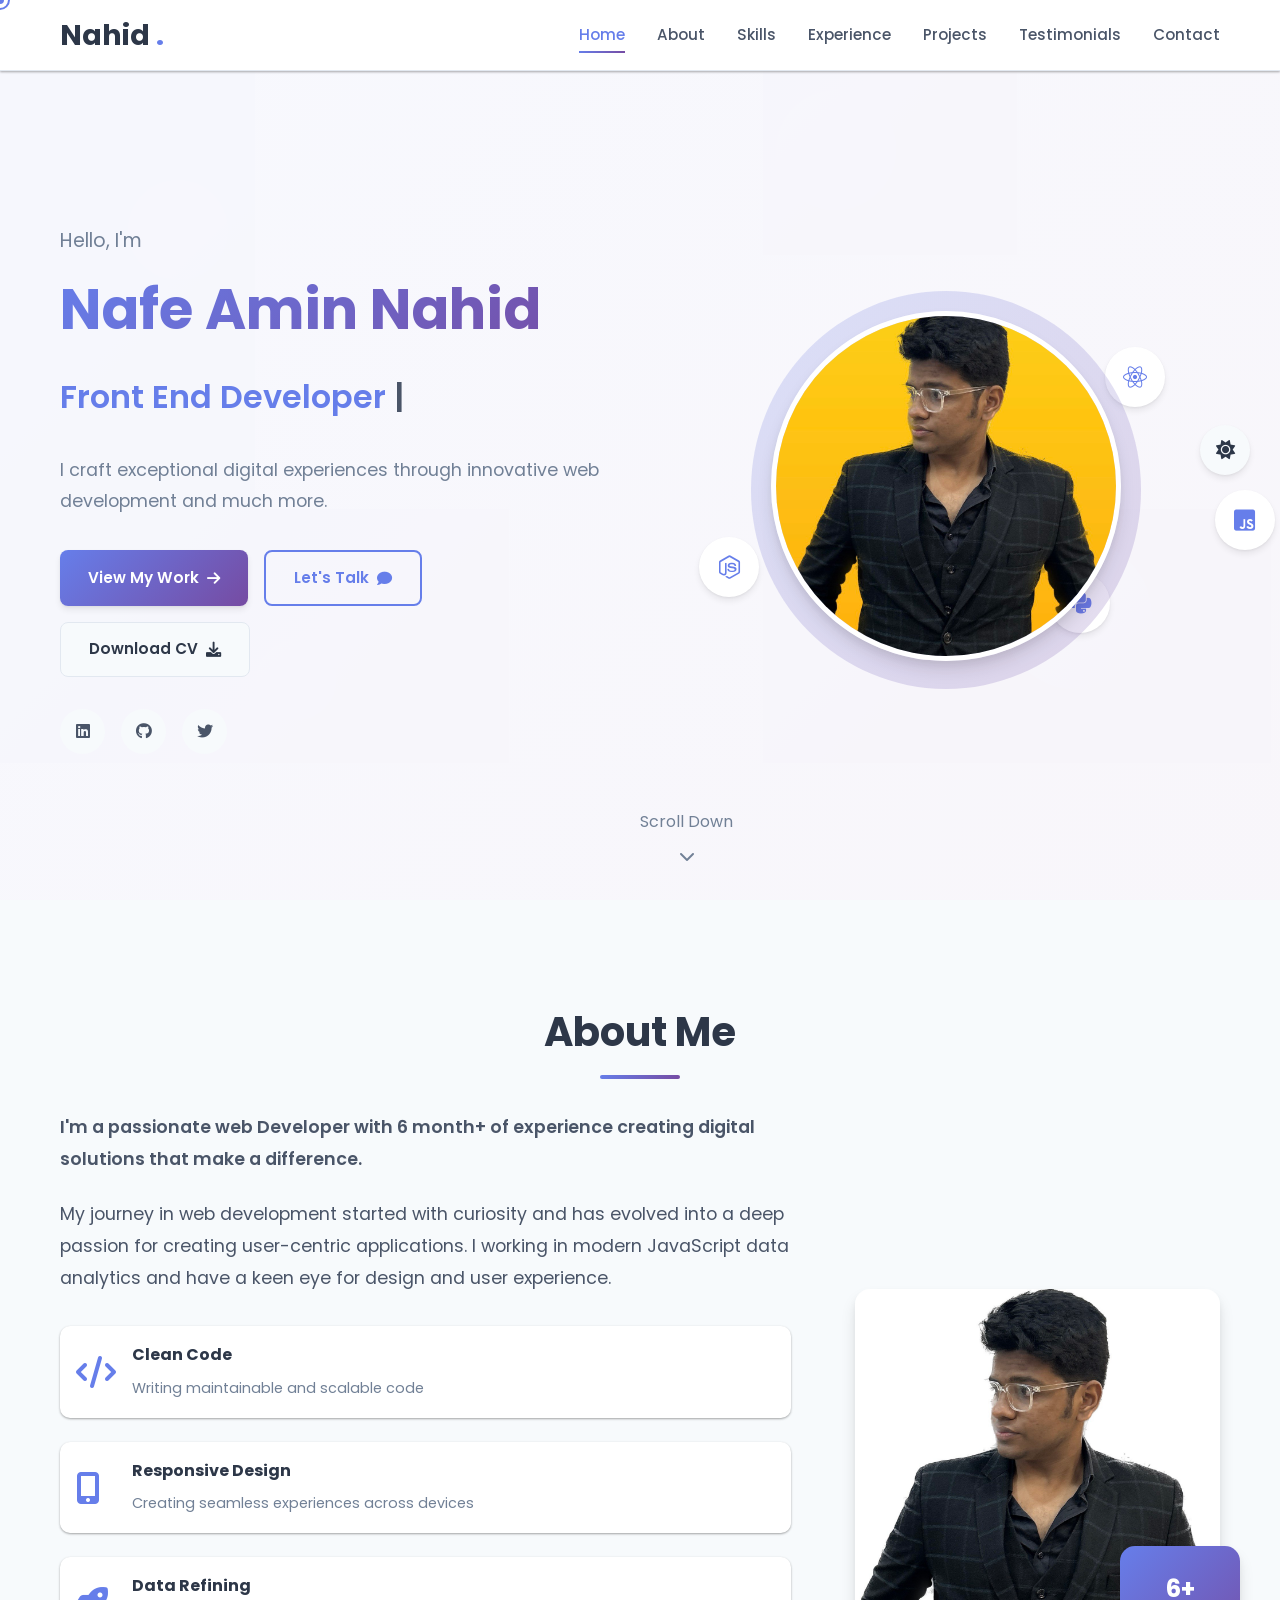
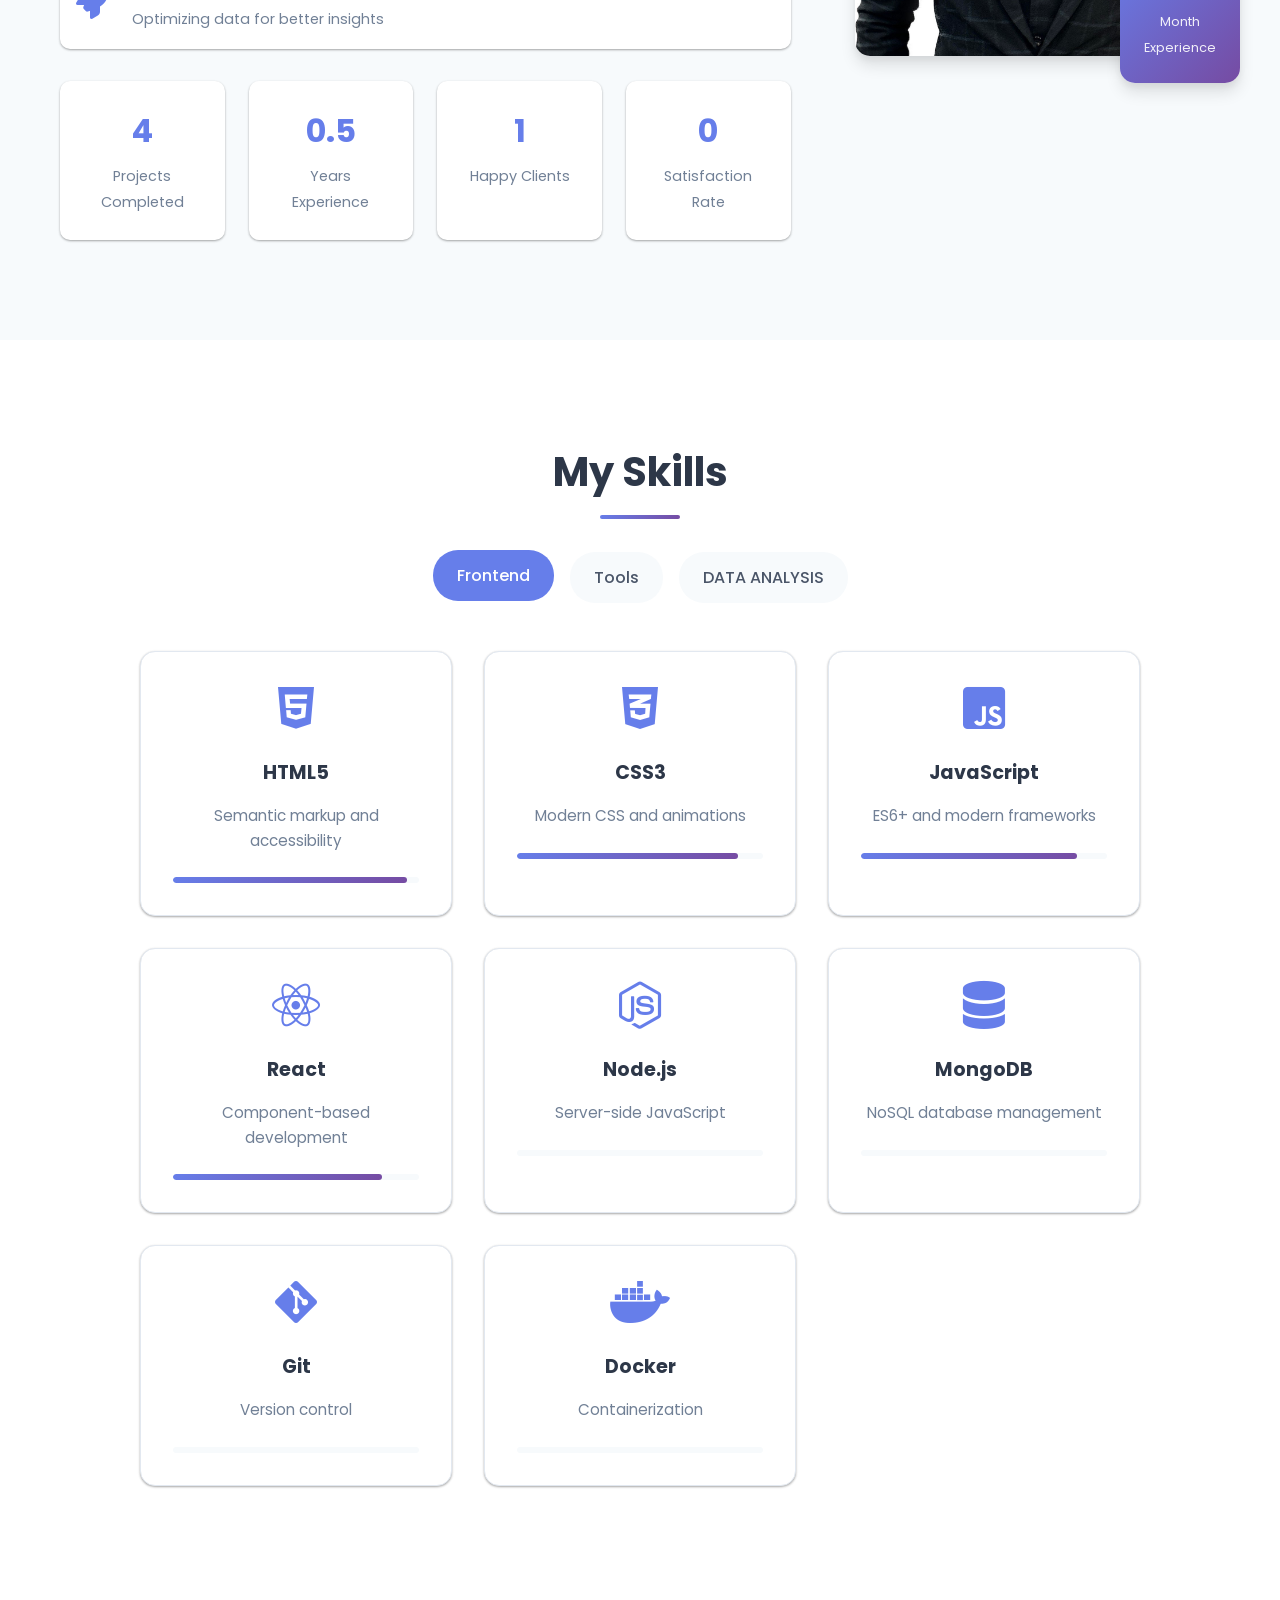
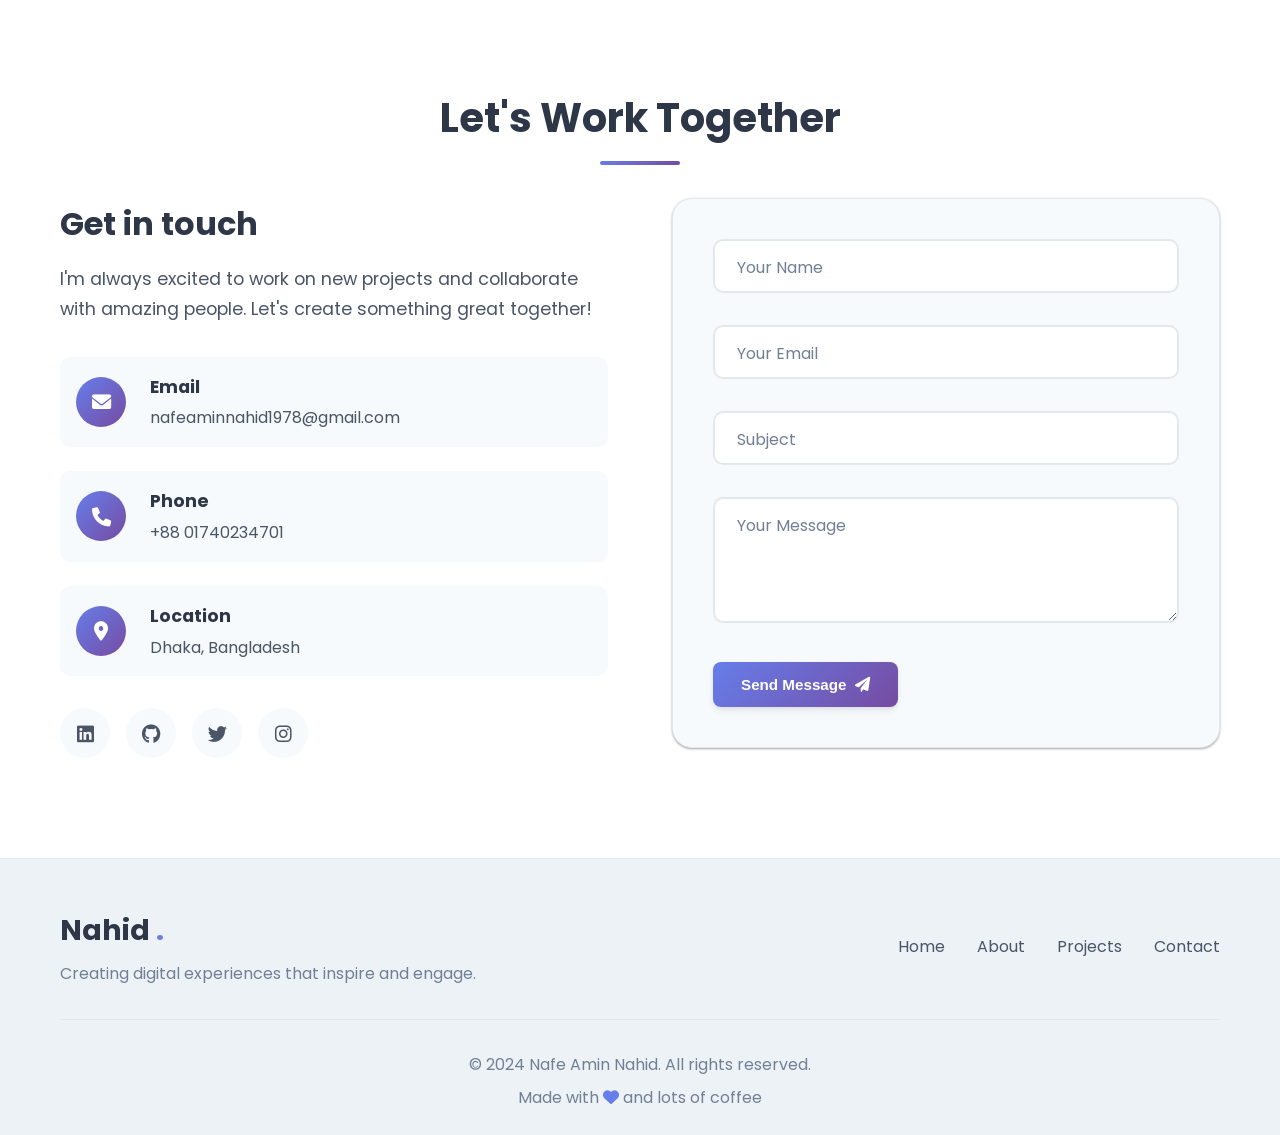
==== index.html @ 348d8965 "1" ====
<!DOCTYPE html>
<html lang="en">
<head>
    <meta charset="UTF-8">
    <meta name="viewport" content="width=device-width, initial-scale=1.0">
    <title>Nafe Amin Nahid - Portfolio</title>
    <link rel="stylesheet" href="styles.css">
    <link href="https://cdnjs.cloudflare.com/ajax/libs/font-awesome/6.0.0/css/all.min.css" rel="stylesheet">
    <link href="https://fonts.googleapis.com/css2?family=Poppins:wght@300;400;500;600;700&display=swap" rel="stylesheet">
    <link rel="icon" href="data:image/svg+xml,<svg xmlns='http://www.w3.org/2000/svg' viewBox='0 0 100 100'><text y='.9em' font-size='90'>👨‍💻</text></svg>">
</head>
<body>
    <!-- Cursor -->
    <div class="cursor"></div>
    <div class="cursor-follower"></div>

    <!-- Scroll Progress Bar -->
    <div class="scroll-progress"></div>

    <!-- Theme Toggle -->
    <button class="theme-toggle" id="themeToggle">
        <i class="fas fa-sun"></i>
        <i class="fas fa-moon"></i>
    </button>

    <!-- Navigation -->
    <nav class="navbar">
        <div class="nav-container">
            <div class="logo">
                <span class="logo-text">Nahid</span>
                <span class="logo-dot">.</span>
            </div>
            <ul class="nav-menu">
                <li><a href="#home" class="nav-link">Home</a></li>
                <li><a href="#about" class="nav-link">About</a></li>
                <li><a href="#skills" class="nav-link">Skills</a></li>
                <li><a href="#experience" class="nav-link">Experience</a></li>
                <li><a href="#projects" class="nav-link">Projects</a></li>
                <li><a href="#testimonials" class="nav-link">Testimonials</a></li>
                <li><a href="#contact" class="nav-link">Contact</a></li>
            </ul>
            <div class="hamburger">
                <span></span>
                <span></span>
                <span></span>
            </div>
        </div>
    </nav>

    <!-- Hero Section -->
    <section id="home" class="hero">
        <div class="hero-bg">
            <div class="floating-shapes">
                <div class="shape shape-1"></div>
                <div class="shape shape-2"></div>
                <div class="shape shape-3"></div>
                <div class="shape shape-4"></div>
            </div>
        </div>
        <div class="hero-content">
            <div class="hero-text">
                <p class="hero-greeting">Hello, I'm</p>
                <h1 class="hero-name">Nafe Amin Nahid</h1>
                <h2 class="hero-title">
                    <span class="typing-text"></span>
                    <span class="cursor-blink">|</span>
                </h2>
                <p class="hero-description">I craft exceptional digital experiences through innovative web development and much more.</p>
                <div class="hero-buttons">
                    <a href="#projects" class="btn btn-primary">
                        <span>View My Work</span>
                        <i class="fas fa-arrow-right"></i>
                    </a>
                    <a href="#contact" class="btn btn-outline">
                        <span>Let's Talk</span>
                        <i class="fas fa-comment"></i>
                    </a>
                    <a href="/resume.pdf" class="btn btn-secondary" download>
                        <span>Download CV</span>
                        <i class="fas fa-download"></i>
                    </a>
                </div>
                <div class="social-preview">
                    <a href="https://www.linkedin.com/in/md-nafe-amin-nahid" class="social-link" data-tooltip="LinkedIn">
                        <i class="fab fa-linkedin"></i>
                    </a>
                    <a href="https://github.com/nahid4942" class="social-link" data-tooltip="GitHub">
                        <i class="fab fa-github"></i>
                    </a>
                    <a href="#" class="social-link" data-tooltip="Twitter">
                        <i class="fab fa-twitter"></i>
                    </a>
                </div>
            </div>
            <div class="hero-image">
                <div class="image-container">
                    <img src="profile4.jpg" alt="Nafe Amin Nahid">
                    <div class="image-border"></div>
                </div>
                <div class="floating-icons">
                    <div class="floating-icon"><i class="fab fa-react"></i></div>
                    <div class="floating-icon"><i class="fab fa-node-js"></i></div>
                    <div class="floating-icon"><i class="fab fa-js-square"></i></div>
                    <div class="floating-icon"><i class="fab fa-python"></i></div>
                </div>
            </div>
        </div>
        <div class="scroll-indicator">
            <span>Scroll Down</span>
            <div class="scroll-arrow">
                <i class="fas fa-chevron-down"></i>
            </div>
        </div>
    </section>

    <!-- About Section -->
    <section id="about" class="about">
        <div class="container">
            <h2 class="section-title" data-aos="fade-up">About Me</h2>
            <div class="about-content">
                <div class="about-text" data-aos="fade-right">
                    <p class="about-intro">I'm a passionate web Developer with 6 month+ of experience creating digital solutions that make a difference.</p>
                    <p>My journey in web development started with curiosity and has evolved into a deep passion for creating user-centric applications. I working in modern JavaScript data analytics and have a keen eye for design and user experience.</p>
                    <div class="about-highlights">
                        <div class="highlight-item">
                            <i class="fas fa-code"></i>
                            <div>
                                <h4>Clean Code</h4>
                                <p>Writing maintainable and scalable code</p>
                            </div>
                        </div>
                        <div class="highlight-item">
                            <i class="fas fa-mobile-alt"></i>
                            <div>
                                <h4>Responsive Design</h4>
                                <p>Creating seamless experiences across devices</p>
                            </div>
                        </div>
                        <div class="highlight-item">
                            <i class="fas fa-rocket"></i>
                            <div>
                                <h4>Data Refining</h4>
                                <p>Optimizing data for better insights</p>
                            </div>
                        </div>
                    </div>
                    <div class="about-stats">
                        <div class="stat">
                            <h3 class="counter" data-target="50">4</h3>
                            <p>Projects Completed</p>
                        </div>
                        <div class="stat">
                            <h3 class="counter" data-target="3">0.5</h3>
                            <p>Years Experience</p>
                        </div>
                        <div class="stat">
                            <h3 class="counter" data-target="25">1</h3>
                            <p>Happy Clients</p>
                        </div>
                        <div class="stat">
                            <h3 class="counter" data-target="95">0</h3>
                            <p>Satisfaction Rate</p>
                        </div>
                    </div>
                </div>
                <div class="about-image" data-aos="fade-left">
                    <div class="image-wrapper">
                        <img src="profile3.jpg" alt="About Image">
                        <div class="experience-badge">
                            <span class="badge-number">6+</span>
                            <span class="badge-text">Month<br>Experience</span>
                        </div>
                    </div>
                </div>
            </div>
        </div>
    </section>

    <!-- Skills Section -->
    <section id="skills" class="skills">
        <div class="container">
            <h2 class="section-title" data-aos="fade-up">My Skills</h2>
            <div class="skills-content">
                <div class="skills-categories">
                    <div class="category active" data-category="frontend">Frontend</div>
                   
                    <div class="category" data-category="tools">Tools</div>
                    <div class="category" data-category="other">DATA ANALYSIS</div>
                </div>
                <div class="skills-grid">
                    <!-- Frontend Skills -->
                    <div class="skill-card frontend" data-aos="fade-up" data-aos-delay="100">
                        <div class="skill-icon">
                            <i class="fab fa-html5"></i>
                        </div>
                        <h3>HTML5</h3>
                        <p>Semantic markup and accessibility</p>
                        <div class="skill-progress">
                            <div class="progress-bar" data-progress="95"></div>
                        </div>
                    </div>
                    <div class="skill-card frontend" data-aos="fade-up" data-aos-delay="200">
                        <div class="skill-icon">
                            <i class="fab fa-css3-alt"></i>
                        </div>
                        <h3>CSS3</h3>
                        <p>Modern CSS and animations</p>
                        <div class="skill-progress">
                            <div class="progress-bar" data-progress="90"></div>
                        </div>
                    </div>
                    <div class="skill-card frontend" data-aos="fade-up" data-aos-delay="300">
                        <div class="skill-icon">
                            <i class="fab fa-js-square"></i>
                        </div>
                        <h3>JavaScript</h3>
                        <p>ES6+ and modern frameworks</p>
                        <div class="skill-progress">
                            <div class="progress-bar" data-progress="88"></div>
                        </div>
                    </div>
                    <div class="skill-card frontend" data-aos="fade-up" data-aos-delay="400">
                        <div class="skill-icon">
                            <i class="fab fa-react"></i>
                        </div>
                        <h3>React</h3>
                        <p>Component-based development</p>
                        <div class="skill-progress">
                            <div class="progress-bar" data-progress="85"></div>
                        </div>
                    </div>
                    <!-- Backend Skills -->
                    <div class="skill-card backend" data-aos="fade-up" data-aos-delay="100">
                        <div class="skill-icon">
                            <i class="fab fa-node-js"></i>
                        </div>
                        <h3>Node.js</h3>
                        <p>Server-side JavaScript</p>
                        <div class="skill-progress">
                            <div class="progress-bar" data-progress="80"></div>
                        </div>
                    </div>
                    <div class="skill-card backend" data-aos="fade-up" data-aos-delay="200">
                        <div class="skill-icon">
                            <i class="fas fa-database"></i>
                        </div>
                        <h3>MongoDB</h3>
                        <p>NoSQL database management</p>
                        <div class="skill-progress">
                            <div class="progress-bar" data-progress="75"></div>
                        </div>
                    </div>
                    <!-- Tools -->
                    <div class="skill-card tools" data-aos="fade-up" data-aos-delay="100">
                        <div class="skill-icon">
                            <i class="fab fa-git-alt"></i>
                        </div>
                        <h3>Git</h3>
                        <p>Version control</p>
                        <div class="skill-progress">
                            <div class="progress-bar" data-progress="85"></div>
                        </div>
                    </div>
                    <div class="skill-card tools" data-aos="fade-up" data-aos-delay="200">
                        <div class="skill-icon">
                            <i class="fab fa-docker"></i>
                        </div>
                        <h3>Docker</h3>
                        <p>Containerization</p>
                        <div class="skill-progress">
                            <div class="progress-bar" data-progress="70"></div>
                        </div>
                    </div>
                </div>
            </div>
        </div>
    </section>

    <!-- Experience Section 
    <section id="experience" class="experience">
        <div class="container">
            <h2 class="section-title" data-aos="fade-up">Experience</h2>
            <div class="timeline">
                <div class="timeline-item" data-aos="fade-right">
                    <div class="timeline-marker"></div>
                    <div class="timeline-content">
                        <h3> Frontend Developer</h3>
                        <h4>Tech Solutions Inc.</h4>
                        <span class="timeline-date">2022 - Present</span>
                        <p>Led frontend development for multiple projects, improved performance by 40%, and mentored junior developers.</p>
                        <ul>
                            <li>Developed responsive web applications using React and TypeScript</li>
                            <li>Implemented modern UI/UX designs with high attention to detail</li>
                            <li>Collaborated with cross-functional teams to deliver projects on time</li>
                        </ul>
                    </div>
                </div>
                <div class="timeline-item" data-aos="fade-left">
                    <div class="timeline-marker"></div>
                    <div class="timeline-content">
                        <h3>Full Stack Developer</h3>
                        <h4>Digital Agency Co.</h4>
                        <span class="timeline-date">2021 - 2022</span>
                        <p>Developed full-stack web applications and contributed to system architecture decisions.</p>
                        <ul>
                            <li>Built RESTful APIs using Node.js and Express</li>
                            <li>Implemented database design and optimization</li>
                            <li>Maintained and improved existing codebases</li>
                        </ul>
                    </div>
                </div>
                <div class="timeline-item" data-aos="fade-right">
                    <div class="timeline-marker"></div>
                    <div class="timeline-content">
                        <h3>Junior Web Developer</h3>
                        <h4>StartUp Ventures</h4>
                        <span class="timeline-date">2020 - 2021</span>
                        <p>Started my professional journey developing websites and learning industry best practices.</p>
                        <ul>
                            <li>Created responsive websites using HTML, CSS, and JavaScript</li>
                            <li>Learned version control and collaborative development</li>
                            <li>Participated in code reviews and team meetings</li>
                        </ul>
                    </div>
                </div>
            </div>
        </div>
    </section>  -->

    <!-- Projects Section (Enhanced) 
    <section id="projects" class="projects">
        <div class="container">
            <h2 class="section-title" data-aos="fade-up">Featured Projects</h2>
            <div class="project-filters">
                <button class="filter-btn active" data-filter="all">All</button>
                <button class="filter-btn" data-filter="web">Web Apps</button>
                <button class="filter-btn" data-filter="mobile">Mobile</button>
                <button class="filter-btn" data-filter="design">Design</button>
            </div>
            <div class="projects-grid">
                <div class="project-card web" data-aos="fade-up" data-aos-delay="100">
                    <div class="project-image">
                        <img src="https://via.placeholder.com/400x250" alt="E-Commerce Platform">
                        <div class="project-overlay">
                            <div class="project-links">
                                <a href="#" class="project-link" data-tooltip="Live Demo">
                                    <i class="fas fa-external-link-alt"></i>
                                </a>
                                <a href="#" class="project-link" data-tooltip="GitHub">
                                    <i class="fab fa-github"></i>
                                </a>
                                <a href="#" class="project-link" data-tooltip="Details">
                                    <i class="fas fa-info-circle"></i>
                                </a>
                            </div>
                        </div>
                    </div>
                    <div class="project-content">
                        <div class="project-category">Web Application</div>
                        <h3>E-Commerce Platform</h3>
                        <p>A full-featured e-commerce solution with payment integration, admin dashboard, and real-time inventory management.</p>
                        <div class="project-tech">
                            <span class="tech-tag">React</span>
                            <span class="tech-tag">Node.js</span>
                            <span class="tech-tag">MongoDB</span>
                            <span class="tech-tag">Stripe</span>
                        </div>
                    </div>
                </div>
                <div class="project-card mobile" data-aos="fade-up" data-aos-delay="200">
                    <div class="project-image">
                        <img src="https://via.placeholder.com/400x250" alt="Task Management">
                        <div class="project-overlay">
                            <div class="project-links">
                                <a href="#" class="project-link" data-tooltip="Live Demo">
                                    <i class="fas fa-external-link-alt"></i>
                                </a>
                                <a href="#" class="project-link" data-tooltip="GitHub">
                                    <i class="fab fa-github"></i>
                                </a>
                            </div>
                        </div>
                    </div>
                    <div class="project-content">
                        <div class="project-category">Mobile App</div>
                        <h3>Task Management App</h3>
                        <p>A productivity app with real-time collaboration, task assignment, and progress tracking features.</p>
                        <div class="project-tech">
                            <span class="tech-tag">React Native</span>
                            <span class="tech-tag">Firebase</span>
                            <span class="tech-tag">Redux</span>
                        </div>
                    </div>
                </div>
                <div class="project-card design" data-aos="fade-up" data-aos-delay="300">
                    <div class="project-image">
                        <img src="https://via.placeholder.com/400x250" alt="Weather Dashboard">
                        <div class="project-overlay">
                            <div class="project-links">
                                <a href="#" class="project-link" data-tooltip="Live Demo">
                                    <i class="fas fa-external-link-alt"></i>
                                </a>
                                <a href="#" class="project-link" data-tooltip="GitHub">
                                    <i class="fab fa-github"></i>
                                </a>
                            </div>
                        </div>
                    </div>
                    <div class="project-content">
                        <div class="project-category">Web Design</div>
                        <h3>Weather Dashboard</h3>
                        <p>A beautiful weather application with interactive maps, forecasts, and location-based services.</p>
                        <div class="project-tech">
                            <span class="tech-tag">Vue.js</span>
                            <span class="tech-tag">Chart.js</span>
                            <span class="tech-tag">API</span>
                        </div>
                    </div>
                </div>
            </div>
        </div>
    </section>  -->

    <!-- Testimonials Section 
    <section id="testimonials" class="testimonials">
        <div class="container">
            <h2 class="section-title" data-aos="fade-up">What Clients Say</h2>
            <div class="testimonials-slider">
                <div class="testimonial-card active" data-aos="fade-up">
                    <div class="testimonial-content">
                        <div class="quote-icon">
                            <i class="fas fa-quote-left"></i>
                        </div>
                        <p>"John delivered exceptional work on our e-commerce platform. His attention to detail and technical expertise exceeded our expectations."</p>
                        <div class="client-info">
                            <img src="https://via.placeholder.com/60x60" alt="Client">
                            <div>
                                <h4>Sarah Johnson</h4>
                                <span>CEO, TechStart Inc.</span>
                            </div>
                        </div>
                    </div>
                </div>
                <div class="testimonial-card">
                    <div class="testimonial-content">
                        <div class="quote-icon">
                            <i class="fas fa-quote-left"></i>
                        </div>
                        <p>"Working with John was a pleasure. He's professional, communicative, and delivers high-quality code on time."</p>
                        <div class="client-info">
                            <img src="https://via.placeholder.com/60x60" alt="Client">
                            <div>
                                <h4>Michael Chen</h4>
                                <span>CTO, Digital Solutions</span>
                            </div>
                        </div>
                    </div>
                </div>
            </div>
            <div class="testimonial-dots">
                <span class="dot active"></span>
                <span class="dot"></span>
            </div>
        </div>
    </section> -->

    <!-- Contact Section (Enhanced) -->
    <section id="contact" class="contact">
        <div class="container">
            <h2 class="section-title" data-aos="fade-up">Let's Work Together</h2>
            <div class="contact-content">
                <div class="contact-info" data-aos="fade-right">
                    <h3>Get in touch</h3>
                    <p>I'm always excited to work on new projects and collaborate with amazing people. Let's create something great together!</p>
                    <div class="contact-details">
                        <div class="contact-item">
                            <div class="contact-icon">
                                <i class="fas fa-envelope"></i>
                            </div>
                            <div class="contact-text">
                                <h4>Email</h4>
                                <span>nafeaminnahid1978@gmail.com</span>
                            </div>
                        </div>
                        <div class="contact-item">
                            <div class="contact-icon">
                                <i class="fas fa-phone"></i>
                            </div>
                            <div class="contact-text">
                                <h4>Phone</h4>
                                <span>+88 01740234701</span>
                            </div>
                        </div>
                        <div class="contact-item">
                            <div class="contact-icon">
                                <i class="fas fa-map-marker-alt"></i>
                            </div>
                            <div class="contact-text">
                                <h4>Location</h4>
                                <span>Dhaka, Bangladesh</span>
                            </div>
                        </div>
                    </div>
                    <div class="social-links">
                        <a href="#" data-tooltip="LinkedIn"><i class="fab fa-linkedin"></i></a>
                        <a href="#" data-tooltip="GitHub"><i class="fab fa-github"></i></a>
                        <a href="#" data-tooltip="Twitter"><i class="fab fa-twitter"></i></a>
                        <a href="#" data-tooltip="Instagram"><i class="fab fa-instagram"></i></a>
                    </div>
                </div>
                <form class="contact-form" data-aos="fade-left">
                    <div class="form-group">
                        <input type="text" id="name" required>
                        <label for="name">Your Name</label>
                    </div>
                    <div class="form-group">
                        <input type="email" id="email" required>
                        <label for="email">Your Email</label>
                    </div>
                    <div class="form-group">
                        <input type="text" id="subject" required>
                        <label for="subject">Subject</label>
                    </div>
                    <div class="form-group">
                        <textarea id="message" rows="5" required></textarea>
                        <label for="message">Your Message</label>
                    </div>
                    <button type="submit" class="btn btn-primary">
                        <span>Send Message</span>
                        <i class="fas fa-paper-plane"></i>
                    </button>
                </form>
            </div>
        </div>
    </section>

    <!-- Footer -->
    <footer class="footer">
        <div class="container">
            <div class="footer-content">
                <div class="footer-left">
                    <div class="logo">
                        <span class="logo-text">Nahid</span>
                        <span class="logo-dot">.</span>
                    </div>
                    <p>Creating digital experiences that inspire and engage.</p>
                </div>
                <div class="footer-right">
                    <div class="footer-links">
                        <a href="#home">Home</a>
                        <a href="#about">About</a>
                        <a href="#projects">Projects</a>
                        <a href="#contact">Contact</a>
                    </div>
                </div>
            </div>
            <div class="footer-bottom">
                <p>&copy; 2024 Nafe Amin Nahid. All rights reserved.</p>
                <p>Made with <i class="fas fa-heart"></i> and lots of coffee</p>
            </div>
        </div>
    </footer>

    <!-- Back to Top Button -->
    <button class="back-to-top" id="backToTop">
        <i class="fas fa-chevron-up"></i>
    </button>

    <script src="script.js"></script>
</body>
</html>
---- styles.css ----
/* CSS Variables for theming */
:root {
    --primary-color: #667eea;
    --secondary-color: #764ba2;
    --accent-color: #f093fb;
    --text-primary: #2d3748;
    --text-secondary: #4a5568;
    --text-light: #718096;
    --bg-primary: #ffffff;
    --bg-secondary: #f7fafc;
    --bg-tertiary: #edf2f7;
    --border-color: #e2e8f0;
    --shadow-light: 0 1px 3px rgba(0,0,0,0.12), 0 1px 2px rgba(0,0,0,0.24);
    --shadow-medium: 0 4px 6px rgba(0,0,0,0.07), 0 1px 3px rgba(0,0,0,0.06);
    --shadow-heavy: 0 10px 15px rgba(0,0,0,0.1), 0 4px 6px rgba(0,0,0,0.05);
    --gradient-primary: linear-gradient(135deg, var(--primary-color) 0%, var(--secondary-color) 100%);
    --gradient-accent: linear-gradient(135deg, var(--accent-color) 0%, var(--primary-color) 100%);
}

/* Dark theme variables */
[data-theme="dark"] {
    --text-primary: #f7fafc;
    --text-secondary: #e2e8f0;
    --text-light: #a0aec0;
    --bg-primary: #1a202c;
    --bg-secondary: #2d3748;
    --bg-tertiary: #4a5568;
    --border-color: #4a5568;
}

/* Reset and base styles */
* {
    margin: 0;
    padding: 0;
    box-sizing: border-box;
}

html {
    scroll-behavior: smooth;
}

body {
    font-family: 'Poppins', sans-serif;
    line-height: 1.6;
    color: var(--text-primary);
    background: var(--bg-primary);
    overflow-x: hidden;
    transition: all 0.3s ease;
}

.container {
    max-width: 1200px;
    margin: 0 auto;
    padding: 0 20px;
}

/* Custom Cursor */
.cursor {
    width: 20px;
    height: 20px;
    border: 2px solid var(--primary-color);
    border-radius: 50%;
    position: fixed;
    pointer-events: none;
    z-index: 9999;
    transition: all 0.1s ease;
    transform: translate(-50%, -50%);
}

.cursor-follower {
    width: 8px;
    height: 8px;
    background: var(--primary-color);
    border-radius: 50%;
    position: fixed;
    pointer-events: none;
    z-index: 9999;
    transition: all 0.1s ease;
    transform: translate(-50%, -50%);
}

/* Scroll Progress Bar */
.scroll-progress {
    position: fixed;
    top: 0;
    left: 0;
    width: 0;
    height: 4px;
    background: var(--gradient-primary);
    z-index: 9999;
    transition: width 0.3s ease;
}

/* Theme Toggle */
.theme-toggle {
    position: fixed;
    top: 50%;
    right: 30px;
    transform: translateY(-50%);
    width: 50px;
    height: 50px;
    border: none;
    border-radius: 50%;
    background: var(--bg-secondary);
    box-shadow: var(--shadow-medium);
    cursor: pointer;
    z-index: 1000;
    display: flex;
    align-items: center;
    justify-content: center;
    transition: all 0.3s ease;
}

.theme-toggle:hover {
    transform: translateY(-50%) scale(1.1);
    box-shadow: var(--shadow-heavy);
}

.theme-toggle i {
    font-size: 1.2rem;
    color: var(--text-primary);
    transition: all 0.3s ease;
}

.theme-toggle .fa-moon {
    display: none;
}

[data-theme="dark"] .theme-toggle .fa-sun {
    display: none;
}

[data-theme="dark"] .theme-toggle .fa-moon {
    display: block;
}

/* Navigation */
.navbar {
    background: rgba(255, 255, 255, 0.95);
    backdrop-filter: blur(20px);
    box-shadow: var(--shadow-light);
    position: fixed;
    top: 0;
    width: 100%;
    z-index: 1000;
    transition: all 0.3s ease;
    border-bottom: 1px solid var(--border-color);
}

[data-theme="dark"] .navbar {
    background: rgba(26, 32, 44, 0.95);
}

.nav-container {
    max-width: 1200px;
    margin: 0 auto;
    padding: 0 20px;
    display: flex;
    justify-content: space-between;
    align-items: center;
    height: 70px;
}

.logo {
    font-size: 1.8rem;
    font-weight: 700;
    color: var(--text-primary);
    cursor: pointer;
    transition: all 0.3s ease;
}

.logo-text {
    color: var(--text-primary);
}

.logo-dot {
    color: var(--primary-color);
}

.logo:hover {
    transform: scale(1.05);
}

.nav-menu {
    display: flex;
    list-style: none;
    gap: 2rem;
    align-items: center;
}

.nav-link {
    text-decoration: none;
    color: var(--text-secondary);
    font-weight: 500;
    font-size: 0.95rem;
    position: relative;
    transition: all 0.3s ease;
    padding: 0.5rem 0;
}

.nav-link::after {
    content: '';
    position: absolute;
    bottom: 0;
    left: 0;
    width: 0;
    height: 2px;
    background: var(--gradient-primary);
    transition: width 0.3s ease;
}

.nav-link:hover,
.nav-link.active {
    color: var(--primary-color);
}

.nav-link:hover::after,
.nav-link.active::after {
    width: 100%;
}

.hamburger {
    display: none;
    flex-direction: column;
    cursor: pointer;
    gap: 4px;
}

.hamburger span {
    width: 25px;
    height: 3px;
    background: var(--text-primary);
    border-radius: 2px;
    transition: all 0.3s ease;
}

.hamburger.active span:nth-child(1) {
    transform: rotate(45deg) translate(5px, 5px);
}

.hamburger.active span:nth-child(2) {
    opacity: 0;
}

.hamburger.active span:nth-child(3) {
    transform: rotate(-45deg) translate(7px, -6px);
}

/* Hero Section */
.hero {
    min-height: 100vh;
    display: flex;
    align-items: center;
    position: relative;
    overflow: hidden;
    padding: 80px 0 0;
}

.hero-bg {
    position: absolute;
    top: 0;
    left: 0;
    width: 100%;
    height: 100%;
    background: var(--gradient-primary);
    opacity: 0.05;
    z-index: -2;
}

.floating-shapes {
    position: absolute;
    top: 0;
    left: 0;
    width: 100%;
    height: 100%;
    z-index: -1;
}

.shape {
    position: absolute;
    border-radius: 50%;
    background: var(--gradient-accent);
    opacity: 0.1;
    animation: float 6s ease-in-out infinite;
}

.shape-1 {
    width: 100px;
    height: 100px;
    top: 20%;
    left: 10%;
    animation-delay: 0s;
}

.shape-2 {
    width: 150px;
    height: 150px;
    top: 60%;
    right: 10%;
    animation-delay: 2s;
}

.shape-3 {
    width: 80px;
    height: 80px;
    bottom: 20%;
    left: 20%;
    animation-delay: 4s;
}

.shape-4 {
    width: 120px;
    height: 120px;
    top: 10%;
    right: 30%;
    animation-delay: 1s;
}

@keyframes float {
    0%, 100% { transform: translateY(0px) rotate(0deg); }
    50% { transform: translateY(-20px) rotate(180deg); }
}

.hero-content {
    display: grid;
    grid-template-columns: 1fr 1fr;
    gap: 4rem;
    align-items: center;
    width: 100%;
    max-width: 1200px;
    margin: 0 auto;
    padding: 0 20px;
}

.hero-text {
    animation: slideInLeft 1s ease;
}

.hero-greeting {
    font-size: 1.2rem;
    color: var(--text-light);
    margin-bottom: 0.5rem;
    opacity: 0;
    animation: fadeInUp 1s ease 0.5s forwards;
}

.hero-name {
    font-size: 3.5rem;
    font-weight: 700;
    margin-bottom: 1rem;
    background: var(--gradient-primary);
    -webkit-background-clip: text;
    -webkit-text-fill-color: transparent;
    background-clip: text;
    opacity: 0;
    animation: fadeInUp 1s ease 0.7s forwards;
}

.hero-title {
    font-size: 2rem;
    font-weight: 600;
    margin-bottom: 1.5rem;
    color: var(--text-secondary);
    min-height: 60px;
    opacity: 0;
    animation: fadeInUp 1s ease 0.9s forwards;
}

.typing-text {
    color: var(--primary-color);
}

.cursor-blink {
    animation: blink 1s infinite;
}

@keyframes blink {
    0%, 50% { opacity: 1; }
    51%, 100% { opacity: 0; }
}

.hero-description {
    font-size: 1.1rem;
    color: var(--text-light);
    margin-bottom: 2rem;
    line-height: 1.8;
    opacity: 0;
    animation: fadeInUp 1s ease 1.1s forwards;
}

.hero-buttons {
    display: flex;
    gap: 1rem;
    margin-bottom: 2rem;
    flex-wrap: wrap;
    opacity: 0;
    animation: fadeInUp 1s ease 1.3s forwards;
}

.btn {
    padding: 14px 28px;
    text-decoration: none;
    border-radius: 8px;
    font-weight: 600;
    font-size: 0.95rem;
    transition: all 0.3s ease;
    display: inline-flex;
    align-items: center;
    gap: 0.5rem;
    border: none;
    cursor: pointer;
    position: relative;
    overflow: hidden;
}

.btn::before {
    content: '';
    position: absolute;
    top: 0;
    left: -100%;
    width: 100%;
    height: 100%;
    background: linear-gradient(90deg, transparent, rgba(255,255,255,0.2), transparent);
    transition: left 0.5s ease;
}

.btn:hover::before {
    left: 100%;
}

.btn-primary {
    background: var(--gradient-primary);
    color: white;
    box-shadow: var(--shadow-medium);
}

.btn-primary:hover {
    transform: translateY(-2px);
    box-shadow: var(--shadow-heavy);
}

.btn-outline {
    border: 2px solid var(--primary-color);
    color: var(--primary-color);
    background: transparent;
}

.btn-outline:hover {
    background: var(--primary-color);
    color: white;
    transform: translateY(-2px);
}

.btn-secondary {
    background: var(--bg-secondary);
    color: var(--text-primary);
    border: 1px solid var(--border-color);
}

.btn-secondary:hover {
    background: var(--bg-tertiary);
    transform: translateY(-2px);
}

.social-preview {
    display: flex;
    gap: 1rem;
    opacity: 0;
    animation: fadeInUp 1s ease 1.5s forwards;
}

.social-link {
    width: 45px;
    height: 45px;
    border-radius: 50%;
    display: flex;
    align-items: center;
    justify-content: center;
    background: var(--bg-secondary);
    color: var(--text-secondary);
    text-decoration: none;
    transition: all 0.3s ease;
    position: relative;
}

.social-link:hover {
    background: var(--primary-color);
    color: white;
    transform: translateY(-3px);
}

.social-link::after {
    content: attr(data-tooltip);
    position: absolute;
    bottom: -35px;
    left: 50%;
    transform: translateX(-50%);
    background: var(--text-primary);
    color: var(--bg-primary);
    padding: 4px 8px;
    border-radius: 4px;
    font-size: 0.8rem;
    opacity: 0;
    pointer-events: none;
    transition: opacity 0.3s ease;
    white-space: nowrap;
}

.social-link:hover::after {
    opacity: 1;
}

.hero-image {
    position: relative;
    display: flex;
    justify-content: center;
    animation: slideInRight 1s ease;
}

.image-container {
    position: relative;
    z-index: 2;
}

.image-container img {
    width: 350px;
    height: 350px;
    border-radius: 50%;
    object-fit: cover;
    border: 5px solid var(--bg-primary);
    box-shadow: var(--shadow-heavy);
    transition: all 0.3s ease;
}

.image-container:hover img {
    transform: scale(1.05);
}

.image-border {
    position: absolute;
    top: -20px;
    left: -20px;
    right: -20px;
    bottom: -20px;
    border-radius: 50%;
    background: var(--gradient-primary);
    opacity: 0.2;
    z-index: -1;
    animation: rotate 10s linear infinite;
}

@keyframes rotate {
    from { transform: rotate(0deg); }
    to { transform: rotate(360deg); }
}

.floating-icons {
    position: absolute;
    top: 0;
    left: 0;
    right: 0;
    bottom: 0;
    z-index: 1;
}

.floating-icon {
    position: absolute;
    width: 60px;
    height: 60px;
    background: var(--bg-primary);
    border-radius: 50%;
    display: flex;
    align-items: center;
    justify-content: center;
    box-shadow: var(--shadow-medium);
    color: var(--primary-color);
    font-size: 1.5rem;
    animation: floatIcon 3s ease-in-out infinite;
}

.floating-icon:nth-child(1) {
    top: 10%;
    right: 10%;
    animation-delay: 0s;
}

.floating-icon:nth-child(2) {
    bottom: 20%;
    left: 5%;
    animation-delay: 1s;
}

.floating-icon:nth-child(3) {
    top: 50%;
    right: -10%;
    animation-delay: 2s;
}

.floating-icon:nth-child(4) {
    bottom: 10%;
    right: 20%;
    animation-delay: 0.5s;
}

@keyframes floatIcon {
    0%, 100% { transform: translateY(0px); }
    50% { transform: translateY(-10px); }
}

.scroll-indicator {
    position: absolute;
    bottom: 30px;
    left: 50%;
    transform: translateX(-50%);
    text-align: center;
    color: var(--text-light);
    animation: fadeInUp 1s ease 2s forwards;
    opacity: 0;
}

.scroll-arrow {
    margin-top: 10px;
    animation: bounce 2s infinite;
}

@keyframes bounce {
    0%, 20%, 50%, 80%, 100% { transform: translateY(0); }
    40% { transform: translateY(-10px); }
    60% { transform: translateY(-5px); }
}

/* Section Titles */
.section-title {
    text-align: center;
    font-size: 2.5rem;
    font-weight: 700;
    margin-bottom: 3rem;
    position: relative;
    color: var(--text-primary);
}

.section-title::after {
    content: '';
    width: 80px;
    height: 4px;
    background: var(--gradient-primary);
    position: absolute;
    bottom: -15px;
    left: 50%;
    transform: translateX(-50%);
    border-radius: 2px;
}

/* About Section */
.about {
    padding: 100px 0;
    background: var(--bg-secondary);
}

.about-content {
    display: grid;
    grid-template-columns: 2fr 1fr;
    gap: 4rem;
    align-items: center;
}

.about-intro {
    font-size: 1.3rem;
    font-weight: 600;
    color: var(--primary-color);
    margin-bottom: 1.5rem;
}

.about-text p {
    margin-bottom: 1.5rem;
    font-size: 1.1rem;
    line-height: 1.8;
    color: var(--text-secondary);
}

.about-highlights {
    margin: 2rem 0;
    display: flex;
    flex-direction: column;
    gap: 1.5rem;
}

.highlight-item {
    display: flex;
    align-items: center;
    gap: 1rem;
    padding: 1rem;
    background: var(--bg-primary);
    border-radius: 10px;
    box-shadow: var(--shadow-light);
    transition: all 0.3s ease;
}

.highlight-item:hover {
    transform: translateX(10px);
    box-shadow: var(--shadow-medium);
}

.highlight-item i {
    font-size: 2rem;
    color: var(--primary-color);
    min-width: 40px;
}

.highlight-item h4 {
    margin-bottom: 0.5rem;
    color: var(--text-primary);
}

.highlight-item p {
    margin: 0;
    color: var(--text-light);
    font-size: 0.9rem;
}

.about-stats {
    display: grid;
    grid-template-columns: repeat(4, 1fr);
    gap: 1.5rem;
    margin-top: 2rem;
}

.stat {
    text-align: center;
    padding: 1.5rem;
    background: var(--bg-primary);
    border-radius: 10px;
    box-shadow: var(--shadow-light);
    transition: all 0.3s ease;
}

.stat:hover {
    transform: translateY(-5px);
    box-shadow: var(--shadow-medium);
}

.stat h3 {
    font-size: 2rem;
    font-weight: 700;
    color: var(--primary-color);
    margin-bottom: 0.5rem;
}

.stat p {
    margin: 0;
    color: var(--text-light);
    font-size: 0.9rem;
}

.about-image {
    position: relative;
}

.image-wrapper {
    position: relative;
}

.image-wrapper img {
    width: 100%;
    border-radius: 15px;
    box-shadow: var(--shadow-heavy);
    transition: all 0.3s ease;
}

.image-wrapper:hover img {
    transform: scale(1.02);
}

.experience-badge {
    position: absolute;
    bottom: -20px;
    right: -20px;
    background: var(--gradient-primary);
    color: white;
    padding: 1.5rem;
    border-radius: 15px;
    text-align: center;
    box-shadow: var(--shadow-heavy);
}

.badge-number {
    font-size: 1.5rem;
    font-weight: 700;
    display: block;
}

.badge-text {
    font-size: 0.8rem;
    opacity: 0.9;
}

/* Skills Section */
.skills {
    padding: 100px 0;
}

.skills-content {
    max-width: 1000px;
    margin: 0 auto;
}

.skills-categories {
    display: flex;
    justify-content: center;
    gap: 1rem;
    margin-bottom: 3rem;
    flex-wrap: wrap;
}

.category {
    padding: 0.8rem 1.5rem;
    border-radius: 25px;
    background: var(--bg-secondary);
    color: var(--text-secondary);
    cursor: pointer;
    transition: all 0.3s ease;
    font-weight: 500;
}

.category.active,
.category:hover {
    background: var(--primary-color);
    color: white;
    transform: translateY(-2px);
}

.skills-grid {
    display: grid;
    grid-template-columns: repeat(auto-fit, minmax(280px, 1fr));
    gap: 2rem;
}

.skill-card {
    background: var(--bg-primary);
    padding: 2rem;
    border-radius: 15px;
    text-align: center;
    box-shadow: var(--shadow-light);
    transition: all 0.3s ease;
    border: 1px solid var(--border-color);
    opacity: 0;
    transform: translateY(30px);
}

.skill-card.active {
    opacity: 1;
    transform: translateY(0);
}

.skill-card:hover {
    transform: translateY(-10px);
    box-shadow: var(--shadow-heavy);
}

.skill-icon {
    margin-bottom: 1.5rem;
}

.skill-icon i {
    font-size: 3rem;
    color: var(--primary-color);
    transition: all 0.3s ease;
}

.skill-card:hover .skill-icon i {
    transform: scale(1.1);
}

.skill-card h3 {
    margin-bottom: 1rem;
    color: var(--text-primary);
    font-size: 1.2rem;
}

.skill-card p {
    color: var(--text-light);
    margin-bottom: 1.5rem;
    font-size: 0.95rem;
}

.skill-progress {
    width: 100%;
    height: 6px;
    background: var(--bg-secondary);
    border-radius: 3px;
    overflow: hidden;
}

.progress-bar {
    height: 100%;
    background: var(--gradient-primary);
    border-radius: 3px;
    width: 0;
    transition: width 1s ease;
}

/* Experience Section */
.experience {
    padding: 100px 0;
    background: var(--bg-secondary);
}

.timeline {
    position: relative;
    max-width: 800px;
    margin: 0 auto;
}

.timeline::before {
    content: '';
    position: absolute;
    left: 50%;
    top: 0;
    bottom: 0;
    width: 2px;
    background: var(--border-color);
    transform: translateX(-50%);
}

.timeline-item {
    position: relative;
    margin-bottom: 3rem;
    width: 50%;
}

.timeline-item:nth-child(odd) {
    left: 0;
    padding-right: 2rem;
}

.timeline-item:nth-child(even) {
    left: 50%;
    padding-left: 2rem;
}

.timeline-marker {
    position: absolute;
    top: 0;
    width: 20px;
    height: 20px;
    background: var(--primary-color);
    border-radius: 50%;
    border: 4px solid var(--bg-primary);
    box-shadow: var(--shadow-medium);
}

.timeline-item:nth-child(odd) .timeline-marker {
    right: -10px;
}

.timeline-item:nth-child(even) .timeline-marker {
    left: -10px;
}

.timeline-content {
    background: var(--bg-primary);
    padding: 2rem;
    border-radius: 15px;
    box-shadow: var(--shadow-light);
    border: 1px solid var(--border-color);
    transition: all 0.3s ease;
}

.timeline-content:hover {
    transform: translateY(-5px);
    box-shadow: var(--shadow-heavy);
}

.timeline-content h3 {
    color: var(--text-primary);
    margin-bottom: 0.5rem;
    font-size: 1.3rem;
}

.timeline-content h4 {
    color: var(--primary-color);
    margin-bottom: 0.5rem;
    font-weight: 500;
}

.timeline-date {
    background: var(--gradient-primary);
    color: white;
    padding: 0.3rem 0.8rem;
    border-radius: 15px;
    font-size: 0.85rem;
    font-weight: 500;
}

.timeline-content p {
    margin: 1rem 0;
    color: var(--text-secondary);
    line-height: 1.6;
}

.timeline-content ul {
    margin: 1rem 0;
    padding-left: 1.5rem;
}

.timeline-content li {
    color: var(--text-light);
    margin-bottom: 0.5rem;
    line-height: 1.5;
}

/* Projects Section */
.projects {
    padding: 100px 0;
}

.project-filters {
    display: flex;
    justify-content: center;
    gap: 1rem;
    margin-bottom: 3rem;
    flex-wrap: wrap;
}

.filter-btn {
    padding: 0.8rem 1.5rem;
    border: none;
    border-radius: 25px;
    background: var(--bg-secondary);
    color: var(--text-secondary);
    cursor: pointer;
    transition: all 0.3s ease;
    font-weight: 500;
}

.filter-btn.active,
.filter-btn:hover {
    background: var(--primary-color);
    color: white;
    transform: translateY(-2px);
}

.projects-grid {
    display: grid;
    grid-template-columns: repeat(auto-fit, minmax(350px, 1fr));
    gap: 2rem;
}

.project-card {
    background: var(--bg-primary);
    border-radius: 15px;
    overflow: hidden;
    box-shadow: var(--shadow-light);
    transition: all 0.3s ease;
    border: 1px solid var(--border-color);
}

.project-card:hover {
    transform: translateY(-10px);
    box-shadow: var(--shadow-heavy);
}

.project-image {
    position: relative;
    overflow: hidden;
}

.project-image img {
    width: 100%;
    height: 250px;
    object-fit: cover;
    transition: all 0.3s ease;
}

.project-card:hover .project-image img {
    transform: scale(1.1);
}

.project-overlay {
    position: absolute;
    top: 0;
    left: 0;
    right: 0;
    bottom: 0;
    background: rgba(0,0,0,0.8);
    display: flex;
    align-items: center;
    justify-content: center;
    opacity: 0;
    transition: all 0.3s ease;
}

.project-card:hover .project-overlay {
    opacity: 1;
}

.project-links {
    display: flex;
    gap: 1rem;
}

.project-link {
    width: 45px;
    height: 45px;
    border-radius: 50%;
    background: var(--bg-primary);
    color: var(--text-primary);
    display: flex;
    align-items: center;
    justify-content: center;
    text-decoration: none;
    transition: all 0.3s ease;
    position: relative;
}

.project-link:hover {
    background: var(--primary-color);
    color: white;
    transform: scale(1.1);
}

.project-link::after {
    content: attr(data-tooltip);
    position: absolute;
    bottom: -35px;
    left: 50%;
    transform: translateX(-50%);
    background: var(--text-primary);
    color: var(--bg-primary);
    padding: 4px 8px;
    border-radius: 4px;
    font-size: 0.8rem;
    opacity: 0;
    pointer-events: none;
    transition: opacity 0.3s ease;
    white-space: nowrap;
}

.project-link:hover::after {
    opacity: 1;
}

.project-content {
    padding: 1.5rem;
}

.project-category {
    color: var(--primary-color);
    font-size: 0.85rem;
    font-weight: 600;
    text-transform: uppercase;
    letter-spacing: 1px;
    margin-bottom: 0.5rem;
}

.project-content h3 {
    margin-bottom: 1rem;
    color: var(--text-primary);
    font-size: 1.3rem;
}

.project-content p {
    color: var(--text-secondary);
    margin-bottom: 1.5rem;
    line-height: 1.6;
}

.project-tech {
    display: flex;
    gap: 0.5rem;
    flex-wrap: wrap;
}

.tech-tag {
    background: var(--bg-secondary);
    color: var(--text-secondary);
    padding: 0.3rem 0.8rem;
    border-radius: 15px;
    font-size: 0.8rem;
    font-weight: 500;
}

/* Testimonials Section */
.testimonials {
    padding: 100px 0;
    background: var(--bg-secondary);
}

.testimonials-slider {
    position: relative;
    max-width: 800px;
    margin: 0 auto;
}

.testimonial-card {
    display: none;
    text-align: center;
}

.testimonial-card.active {
    display: block;
    animation: fadeIn 0.5s ease;
}

.testimonial-content {
    background: var(--bg-primary);
    padding: 3rem;
    border-radius: 20px;
    box-shadow: var(--shadow-light);
    border: 1px solid var(--border-color);
    position: relative;
}

.quote-icon {
    font-size: 3rem;
    color: var(--primary-color);
    margin-bottom: 1.5rem;
    opacity: 0.3;
}

.testimonial-content p {
    font-size: 1.2rem;
    line-height: 1.8;
    color: var(--text-secondary);
    margin-bottom: 2rem;
    font-style: italic;
}

.client-info {
    display: flex;
    align-items: center;
    justify-content: center;
    gap: 1rem;
}

.client-info img {
    width: 60px;
    height: 60px;
    border-radius: 50%;
    object-fit: cover;
    border: 3px solid var(--primary-color);
}

.client-info h4 {
    color: var(--text-primary);
    margin-bottom: 0.3rem;
}

.client-info span {
    color: var(--text-light);
    font-size: 0.9rem;
}

.testimonial-dots {
    display: flex;
    justify-content: center;
    gap: 0.5rem;
    margin-top: 2rem;
}

.dot {
    width: 12px;
    height: 12px;
    border-radius: 50%;
    background: var(--border-color);
    cursor: pointer;
    transition: all 0.3s ease;
}

.dot.active,
.dot:hover {
    background: var(--primary-color);
    transform: scale(1.2);
}

/* Contact Section */
.contact {
    padding: 100px 0;
}

.contact-content {
    display: grid;
    grid-template-columns: 1fr 1fr;
    gap: 4rem;
    align-items: start;
}

.contact-info h3 {
    font-size: 2rem;
    margin-bottom: 1rem;
    color: var(--text-primary);
}

.contact-info p {
    color: var(--text-secondary);
    margin-bottom: 2rem;
    line-height: 1.7;
    font-size: 1.1rem;
}

.contact-details {
    margin: 2rem 0;
}

.contact-item {
    display: flex;
    align-items: center;
    gap: 1.5rem;
    margin-bottom: 1.5rem;
    padding: 1rem;
    background: var(--bg-secondary);
    border-radius: 10px;
    transition: all 0.3s ease;
}

.contact-item:hover {
    transform: translateX(10px);
    box-shadow: var(--shadow-light);
}

.contact-icon {
    width: 50px;
    height: 50px;
    border-radius: 50%;
    background: var(--gradient-primary);
    color: white;
    display: flex;
    align-items: center;
    justify-content: center;
    font-size: 1.2rem;
    flex-shrink: 0;
}

.contact-text h4 {
    color: var(--text-primary);
    margin-bottom: 0.3rem;
    font-size: 1.1rem;
}

.contact-text span {
    color: var(--text-secondary);
}

.social-links {
    display: flex;
    gap: 1rem;
    margin-top: 2rem;
}

.social-links a {
    width: 50px;
    height: 50px;
    border-radius: 50%;
    background: var(--bg-secondary);
    color: var(--text-secondary);
    display: flex;
    align-items: center;
    justify-content: center;
    text-decoration: none;
    transition: all 0.3s ease;
    font-size: 1.2rem;
    position: relative;
}

.social-links a:hover {
    background: var(--primary-color);
    color: white;
    transform: translateY(-3px);
}

.contact-form {
    background: var(--bg-secondary);
    padding: 2.5rem;
    border-radius: 20px;
    box-shadow: var(--shadow-light);
    border: 1px solid var(--border-color);
}

.form-group {
    position: relative;
    margin-bottom: 2rem;
}

.form-group input,
.form-group textarea {
    width: 100%;
    padding: 1rem;
    border: 2px solid var(--border-color);
    border-radius: 10px;
    background: var(--bg-primary);
    color: var(--text-primary);
    font-size: 1rem;
    transition: all 0.3s ease;
    outline: none;
}

.form-group input:focus,
.form-group textarea:focus {
    border-color: var(--primary-color);
    transform: translateY(-2px);
    box-shadow: var(--shadow-light);
}

.form-group label {
    position: absolute;
    top: 1rem;
    left: 1rem;
    color: var(--text-light);
    font-size: 1rem;
    transition: all 0.3s ease;
    pointer-events: none;
    background: var(--bg-primary);
    padding: 0 0.5rem;
}

.form-group input:focus + label,
.form-group input:valid + label,
.form-group textarea:focus + label,
.form-group textarea:valid + label {
    top: -0.5rem;
    left: 0.5rem;
    font-size: 0.85rem;
    color: var(--primary-color);
}

/* Footer */
.footer {
    background: var(--bg-tertiary);
    padding: 3rem 0 1rem;
    border-top: 1px solid var(--border-color);
}

.footer-content {
    display: flex;
    justify-content: space-between;
    align-items: center;
    margin-bottom: 2rem;
}

.footer-left p {
    color: var(--text-light);
    margin-top: 0.5rem;
}

.footer-links {
    display: flex;
    gap: 2rem;
}

.footer-links a {
    color: var(--text-secondary);
    text-decoration: none;
    transition: all 0.3s ease;
}

.footer-links a:hover {
    color: var(--primary-color);
}

.footer-bottom {
    text-align: center;
    padding-top: 2rem;
    border-top: 1px solid var(--border-color);
    color: var(--text-light);
}

.footer-bottom p {
    margin-bottom: 0.5rem;
}

.footer-bottom i {
    color: var(--primary-color);
}

/* Back to Top Button */
.back-to-top {
    position: fixed;
    bottom: 30px;
    right: 30px;
    width: 50px;
    height: 50px;
    border: none;
    border-radius: 50%;
    background: var(--gradient-primary);
    color: white;
    font-size: 1.2rem;
    cursor: pointer;
    opacity: 0;
    visibility: hidden;
    transition: all 0.3s ease;
    z-index: 1000;
}

.back-to-top.visible {
    opacity: 1;
    visibility: visible;
}

.back-to-top:hover {
    transform: translateY(-3px);
    box-shadow: var(--shadow-heavy);
}

/* Animations */
@keyframes fadeIn {
    from { opacity: 0; }
    to { opacity: 1; }
}

@keyframes fadeInUp {
    from {
        opacity: 0;
        transform: translateY(30px);
    }
    to {
        opacity: 1;
        transform: translateY(0);
    }
}

@keyframes slideInLeft {
    from {
        opacity: 0;
        transform: translateX(-50px);
    }
    to {
        opacity: 1;
        transform: translateX(0);
    }
}

@keyframes slideInRight {
    from {
        opacity: 0;
        transform: translateX(50px);
    }
    to {
        opacity: 1;
        transform: translateX(0);
    }
}

/* Responsive Design */
@media (max-width: 968px) {
    .hero-content {
        grid-template-columns: 1fr;
        text-align: center;
        gap: 2rem;
    }
    
    .hero-name {
        font-size: 3rem;
    }
    
    .about-content {
        grid-template-columns: 1fr;
        text-align: center;
    }
    
    .about-stats {
        grid-template-columns: repeat(2, 1fr);
    }
    
    .contact-content {
        grid-template-columns: 1fr;
    }
    
    .timeline::before {
        left: 30px;
    }
    
    .timeline-item {
        width: 100%;
        left: 0;
        padding-left: 4rem;
        padding-right: 0;
    }
    
    .timeline-marker {
        left: 20px !important;
        right: auto !important;
    }
}

@media (max-width: 768px) {
    .hamburger {
        display: flex;
    }
    
    .nav-menu {
        position: fixed;
        left: -100%;
        top: 70px;
        flex-direction: column;
        background: var(--bg-primary);
        width: 100%;
        text-align: center;
        transition: 0.3s;
        box-shadow: var(--shadow-heavy);
        padding: 2rem 0;
        border-top: 1px solid var(--border-color);
    }
    
    .nav-menu.active {
        left: 0;
    }
    
    .nav-menu li {
        margin: 1rem 0;
    }
    
    .hero-name {
        font-size: 2.5rem;
    }
    
    .hero-title {
        font-size: 1.5rem;
    }
    
    .hero-buttons {
        flex-direction: column;
        align-items: center;
    }
    
    .btn {
        width: 100%;
        max-width: 250px;
        justify-content: center;
    }
    
    .about-stats {
        grid-template-columns: 1fr;
    }
    
    .skills-categories {
        justify-content: flex-start;
        overflow-x: auto;
        padding-bottom: 1rem;
    }
    
    .footer-content {
        flex-direction: column;
        gap: 2rem;
        text-align: center;
    }
    
    .footer-links {
        justify-content: center;
    }
    
    .theme-toggle {
        right: 20px;
        width: 45px;
        height: 45px;
    }
    
    .back-to-top {
        right: 20px;
        bottom: 20px;
        width: 45px;
        height: 45px;
    }
}

@media (max-width: 480px) {
    .container {
        padding: 0 15px;
    }
    
    .hero-name {
        font-size: 2rem;
    }
    
    .section-title {
        font-size: 2rem;
    }
    
    .hero-image .image-container img {
        width: 280px;
        height: 280px;
    }
    
    .floating-icon {
        width: 45px;
        height: 45px;
        font-size: 1.2rem;
    }
    
    .projects-grid {
        grid-template-columns: 1fr;
    }
    
    .contact-form {
        padding: 1.5rem;
    }
    
    .testimonial-content {
        padding: 2rem 1.5rem;
    }
}

/* Print Styles */
@media print {
    .cursor,
    .cursor-follower,
    .scroll-progress,
    .theme-toggle,
    .back-to-top,
    .hamburger,
    .floating-shapes,
    .floating-icons {
        display: none !important;
    }
    
    body {
        background: white !important;
        color: black !important;
    }
    
    .navbar {
        position: static !important;
        box-shadow: none !important;
    }
}

/* High contrast mode */
@media (prefers-contrast: high) {
    :root {
        --border-color: #000;
        --shadow-light: 0 2px 4px rgba(0,0,0,0.3);
        --shadow-medium: 0 4px 8px rgba(0,0,0,0.3);
        --shadow-heavy: 0 8px 16px rgba(0,0,0,0.3);
    }
}

/* Reduced motion */
@media (prefers-reduced-motion: reduce) {
    *,
    *::before,
    *::after {
        animation-duration: 0.01ms !important;
        animation-iteration-count: 1 !important;
        transition-duration: 0.01ms !important;
    }
}
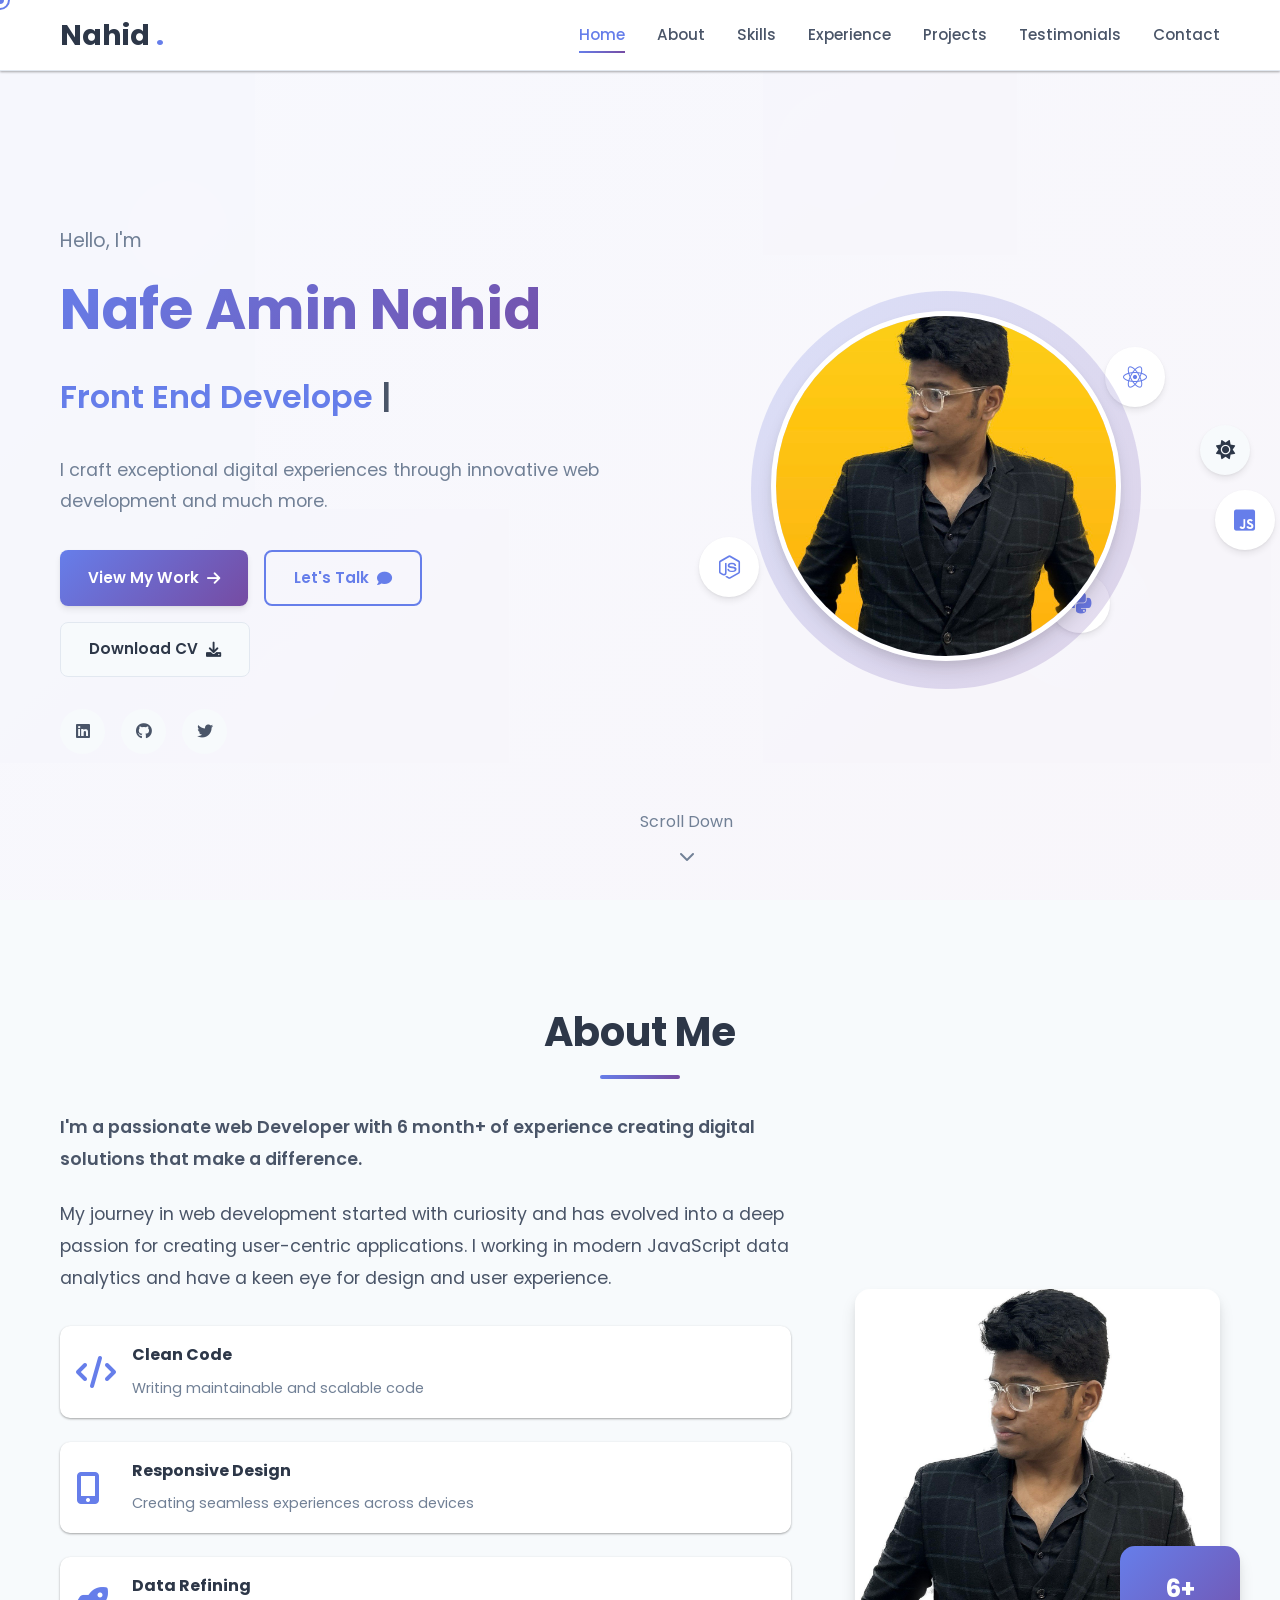
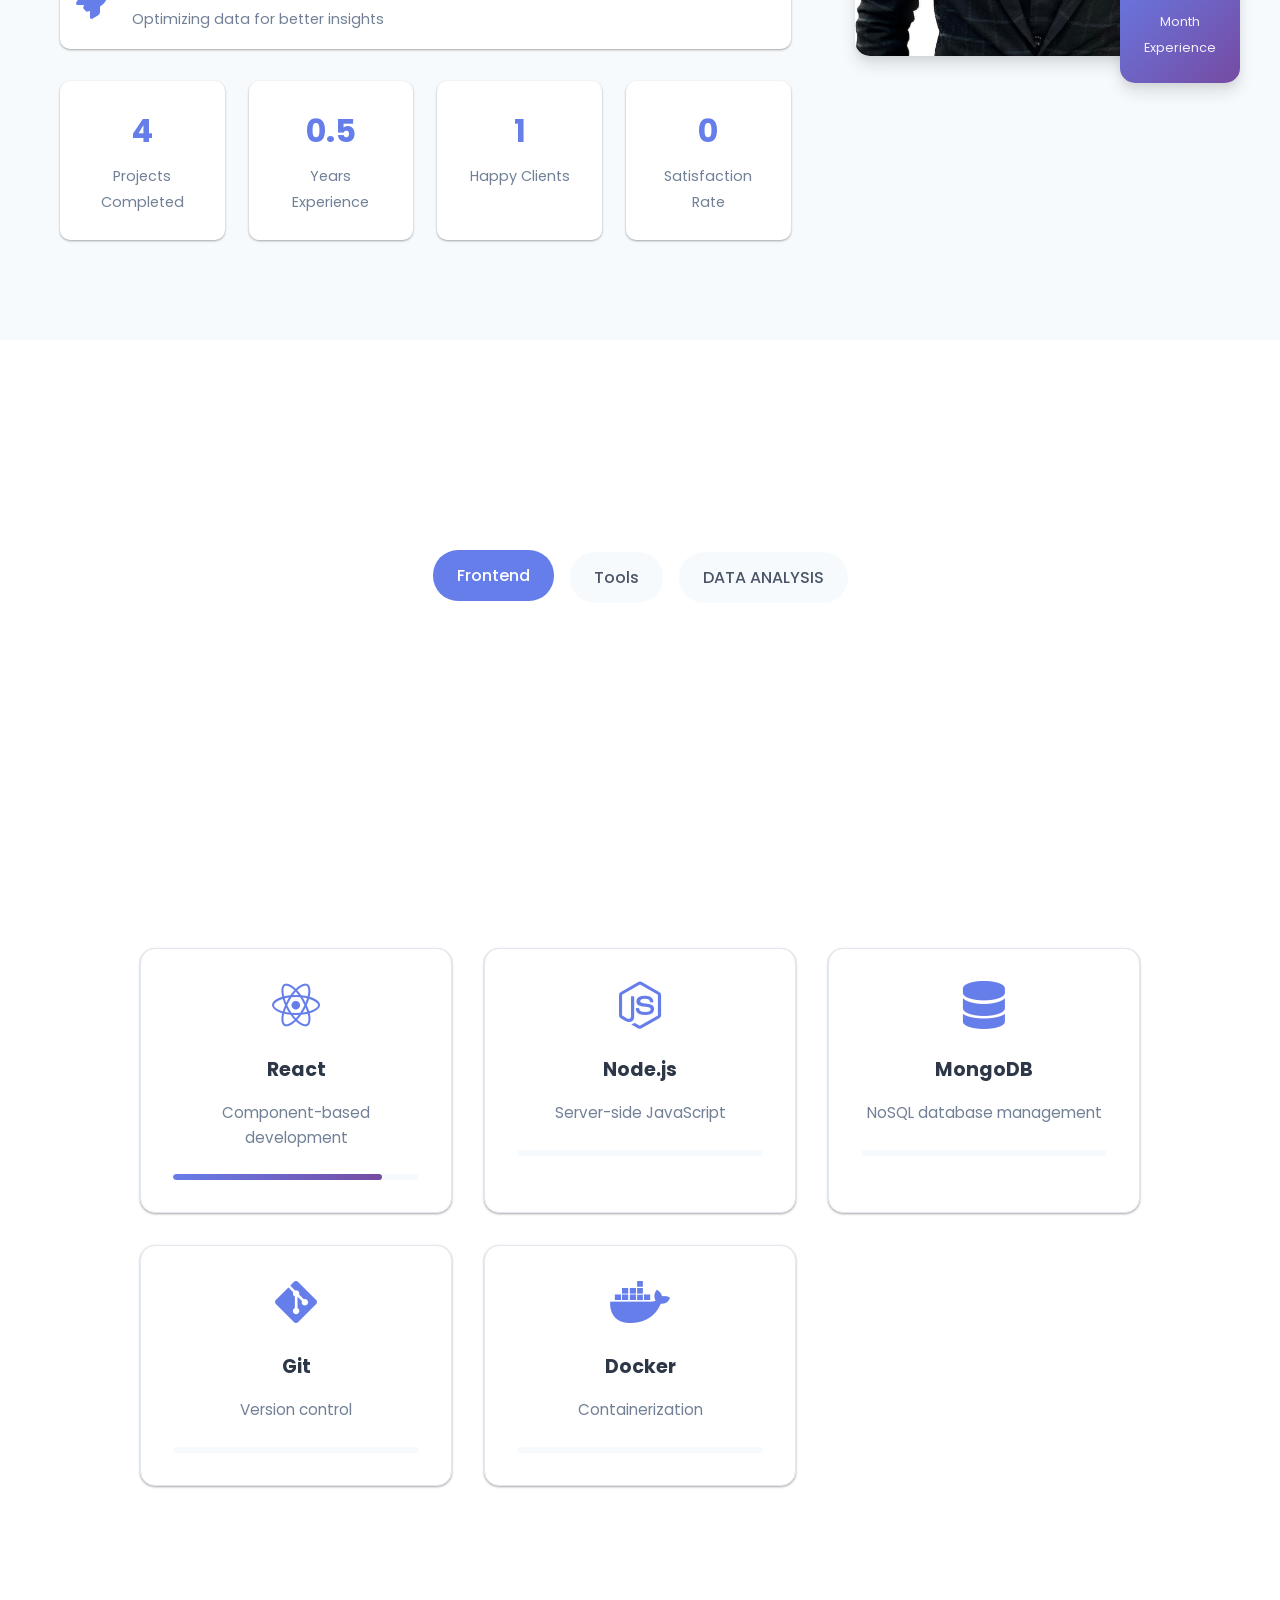
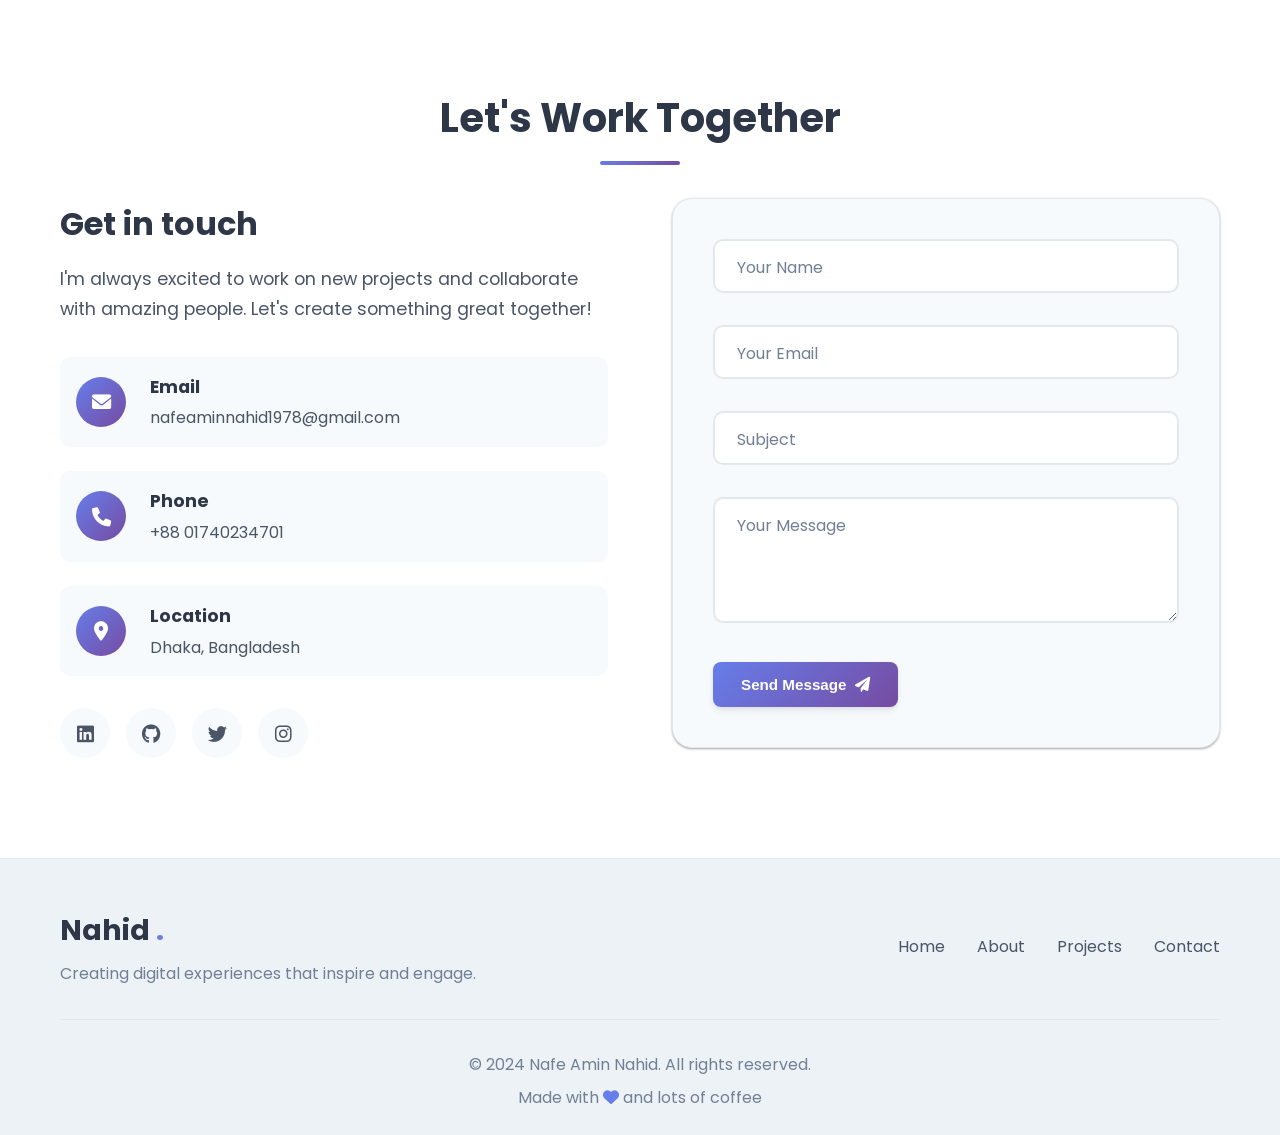
==== commit aed0a84e: "3" ====
--- a/index.html
+++ b/index.html
@@ -75,7 +75,7 @@
                         <span>Let's Talk</span>
                         <i class="fas fa-comment"></i>
                     </a>
-                    <a href="/resume.pdf" class="btn btn-secondary" download>
+                    <a href="cv.pdf" class="btn btn-secondary" download>
                         <span>Download CV</span>
                         <i class="fas fa-download"></i>
                     </a>
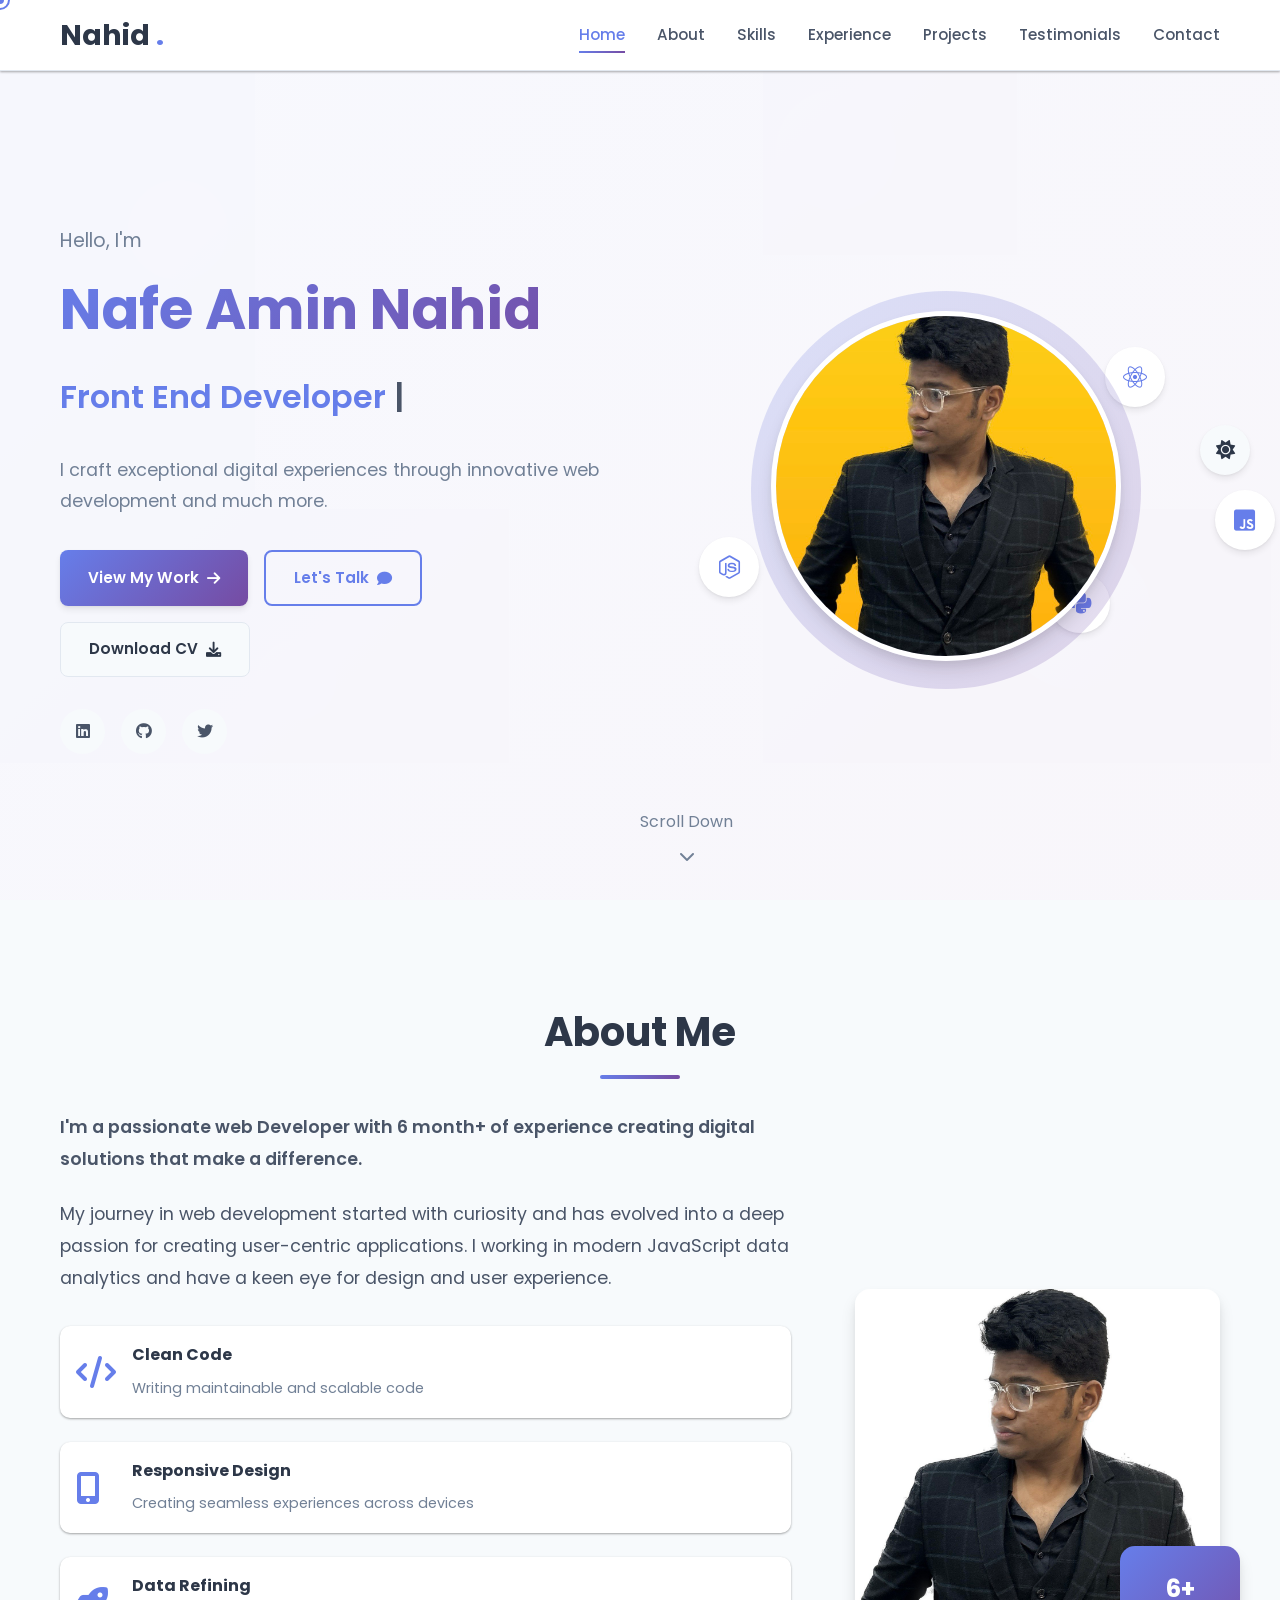
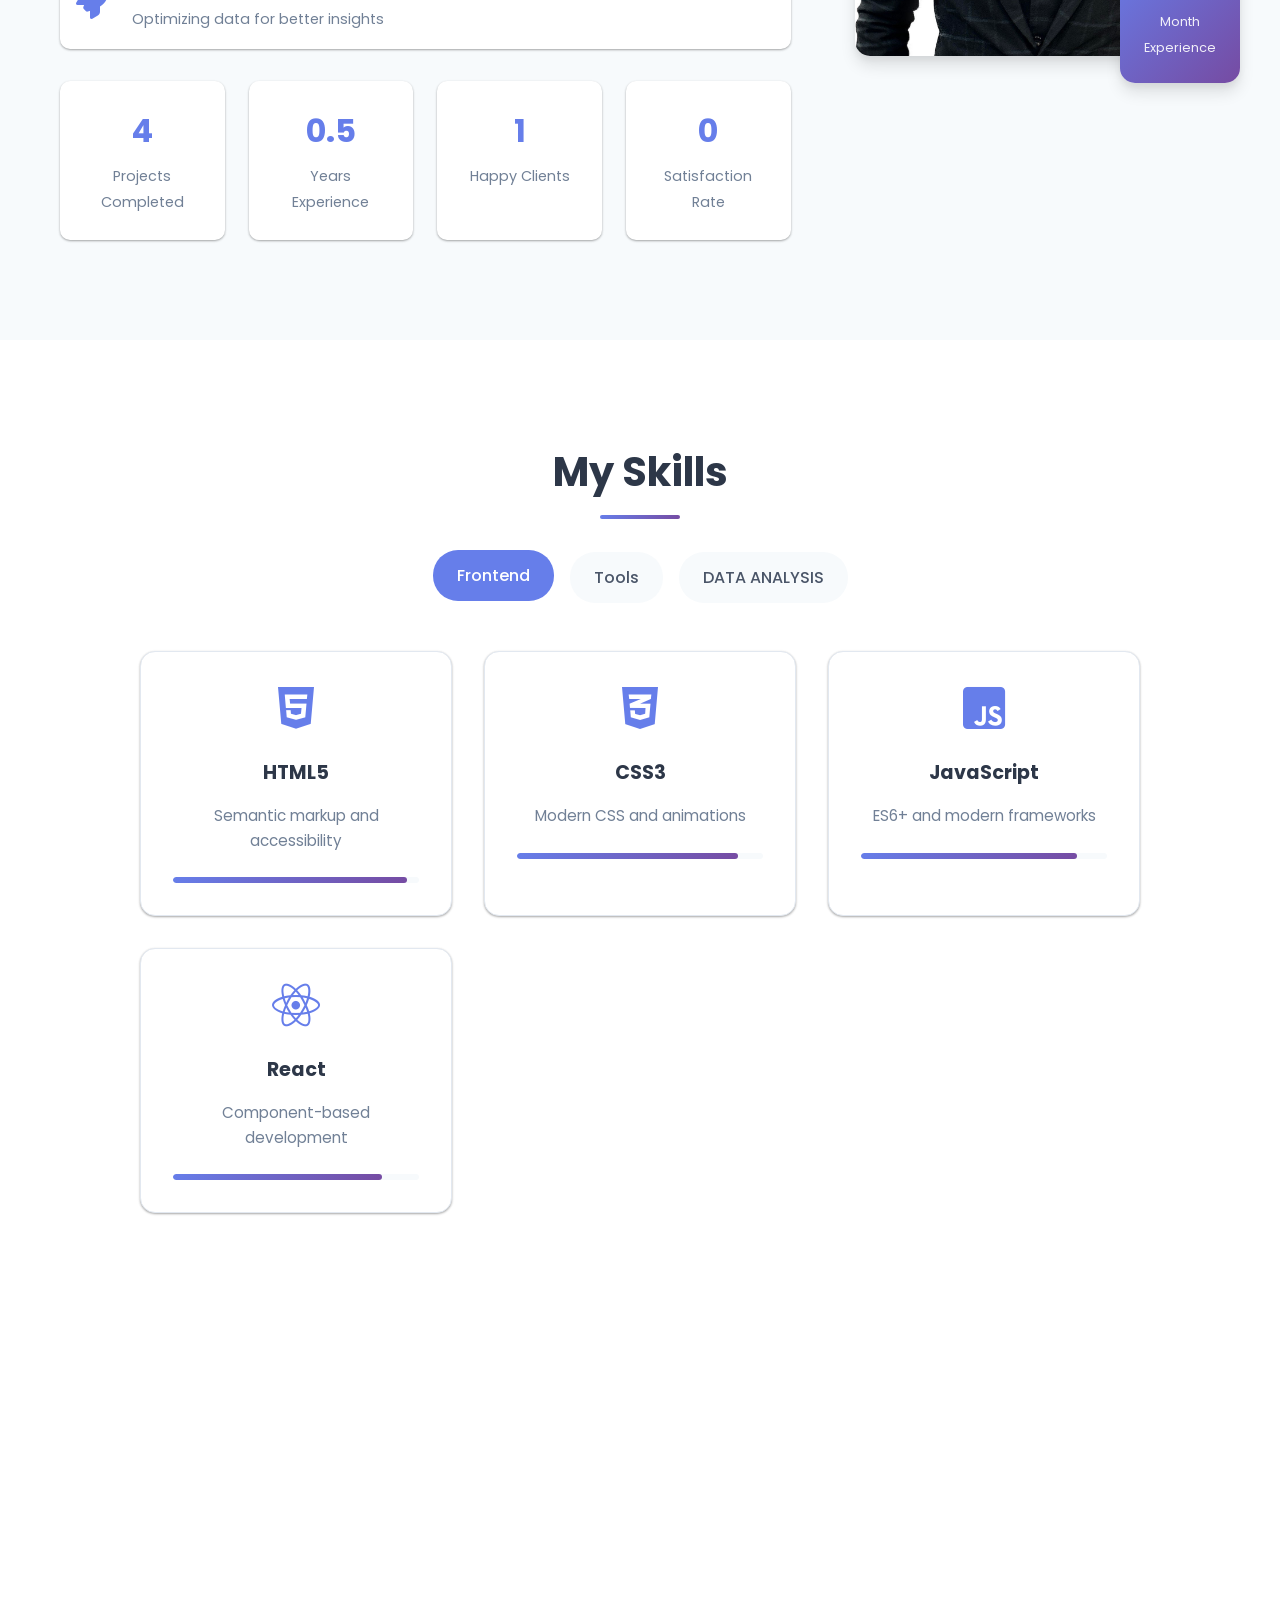
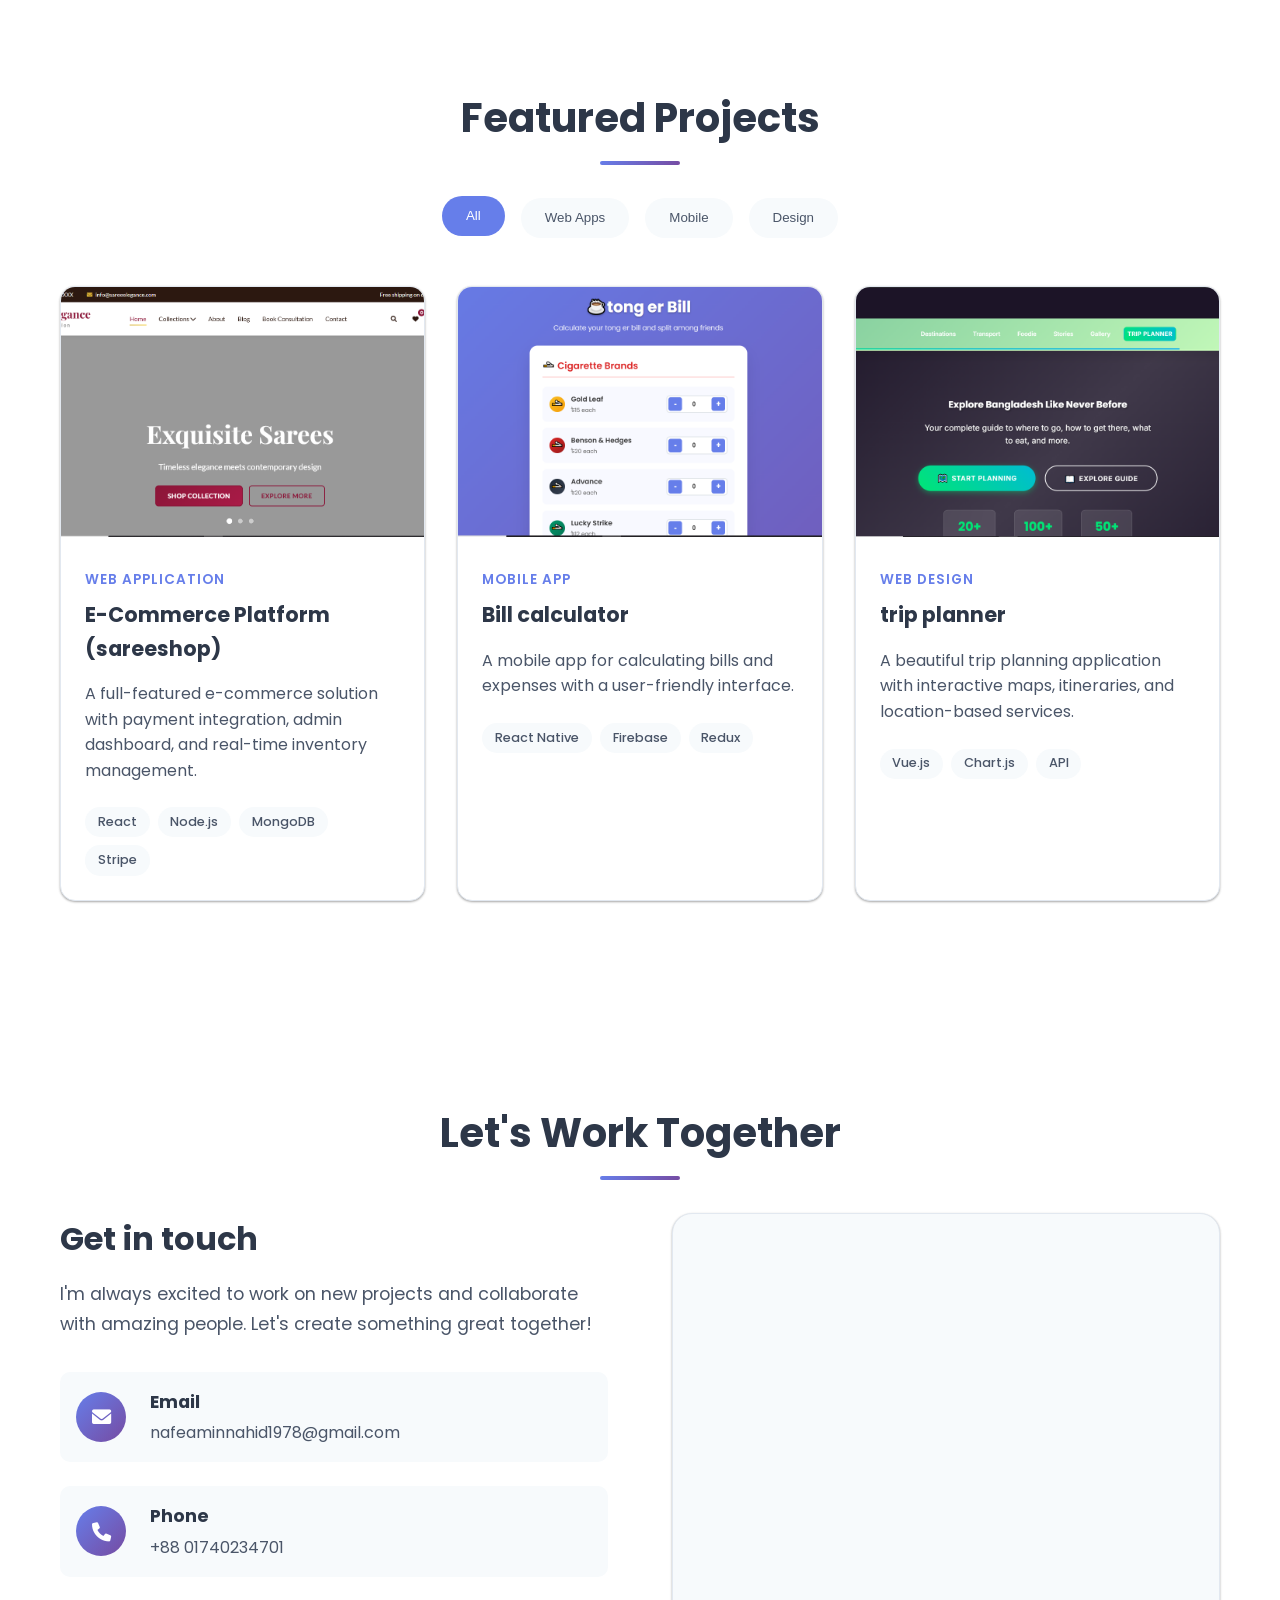
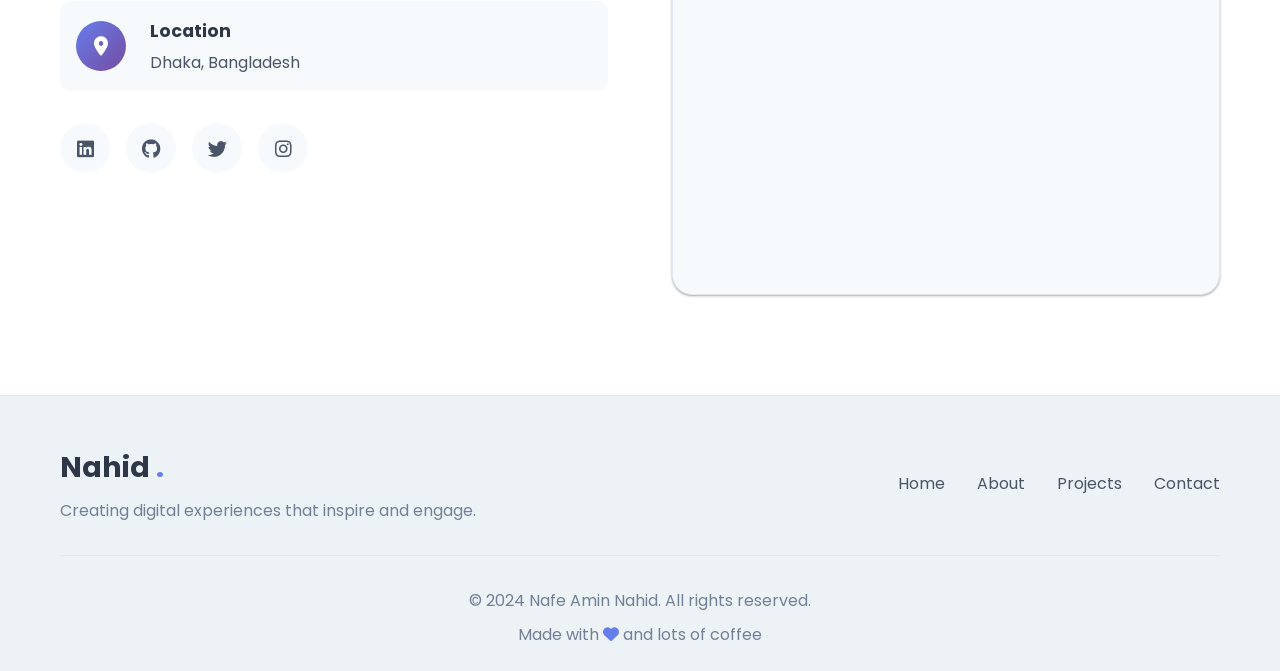
==== commit 4335743d: "new" ====
--- a/index.html
+++ b/index.html
@@ -327,7 +327,7 @@
         </div>
     </section>  -->
 
-    <!-- Projects Section (Enhanced) 
+    <!-- Projects Section (Enhanced)  -->
     <section id="projects" class="projects">
         <div class="container">
             <h2 class="section-title" data-aos="fade-up">Featured Projects</h2>
@@ -340,7 +340,7 @@
             <div class="projects-grid">
                 <div class="project-card web" data-aos="fade-up" data-aos-delay="100">
                     <div class="project-image">
-                        <img src="https://via.placeholder.com/400x250" alt="E-Commerce Platform">
+                        <img src="saree.PNG" alt="E-Commerce Platform">
                         <div class="project-overlay">
                             <div class="project-links">
                                 <a href="#" class="project-link" data-tooltip="Live Demo">
@@ -357,19 +357,21 @@
                     </div>
                     <div class="project-content">
                         <div class="project-category">Web Application</div>
-                        <h3>E-Commerce Platform</h3>
+                        <h3>E-Commerce Platform (sareeshop)</h3>
                         <p>A full-featured e-commerce solution with payment integration, admin dashboard, and real-time inventory management.</p>
+                        
                         <div class="project-tech">
                             <span class="tech-tag">React</span>
                             <span class="tech-tag">Node.js</span>
                             <span class="tech-tag">MongoDB</span>
                             <span class="tech-tag">Stripe</span>
+                             
                         </div>
                     </div>
                 </div>
                 <div class="project-card mobile" data-aos="fade-up" data-aos-delay="200">
                     <div class="project-image">
-                        <img src="https://via.placeholder.com/400x250" alt="Task Management">
+                        <img src="tong.PNG" alt="Task Management">
                         <div class="project-overlay">
                             <div class="project-links">
                                 <a href="#" class="project-link" data-tooltip="Live Demo">
@@ -383,8 +385,8 @@
                     </div>
                     <div class="project-content">
                         <div class="project-category">Mobile App</div>
-                        <h3>Task Management App</h3>
-                        <p>A productivity app with real-time collaboration, task assignment, and progress tracking features.</p>
+                        <h3>Bill calculator</h3>
+                        <p>A mobile app for calculating bills and expenses with a user-friendly interface.</p>
                         <div class="project-tech">
                             <span class="tech-tag">React Native</span>
                             <span class="tech-tag">Firebase</span>
@@ -394,7 +396,7 @@
                 </div>
                 <div class="project-card design" data-aos="fade-up" data-aos-delay="300">
                     <div class="project-image">
-                        <img src="https://via.placeholder.com/400x250" alt="Weather Dashboard">
+                        <img src="backpackergo.PNG" alt="Weather Dashboard">
                         <div class="project-overlay">
                             <div class="project-links">
                                 <a href="#" class="project-link" data-tooltip="Live Demo">
@@ -408,8 +410,8 @@
                     </div>
                     <div class="project-content">
                         <div class="project-category">Web Design</div>
-                        <h3>Weather Dashboard</h3>
-                        <p>A beautiful weather application with interactive maps, forecasts, and location-based services.</p>
+                        <h3>trip planner</h3>
+                        <p>A beautiful trip planning application with interactive maps, itineraries, and location-based services.</p>
                         <div class="project-tech">
                             <span class="tech-tag">Vue.js</span>
                             <span class="tech-tag">Chart.js</span>
@@ -419,7 +421,10 @@
                 </div>
             </div>
         </div>
-    </section>  -->
+    </section> 
+
+
+   
 
     <!-- Testimonials Section 
     <section id="testimonials" class="testimonials">
@@ -508,28 +513,9 @@
                         <a href="#" data-tooltip="Instagram"><i class="fab fa-instagram"></i></a>
                     </div>
                 </div>
-                <form class="contact-form" data-aos="fade-left">
-                    <div class="form-group">
-                        <input type="text" id="name" required>
-                        <label for="name">Your Name</label>
-                    </div>
-                    <div class="form-group">
-                        <input type="email" id="email" required>
-                        <label for="email">Your Email</label>
-                    </div>
-                    <div class="form-group">
-                        <input type="text" id="subject" required>
-                        <label for="subject">Subject</label>
-                    </div>
-                    <div class="form-group">
-                        <textarea id="message" rows="5" required></textarea>
-                        <label for="message">Your Message</label>
-                    </div>
-                    <button type="submit" class="btn btn-primary">
-                        <span>Send Message</span>
-                        <i class="fas fa-paper-plane"></i>
-                    </button>
-                </form>
+                <div class="contact-form-container" data-aos="fade-left">
+                    <iframe src="https://docs.google.com/forms/d/e/1FAIpQLSdmOO0Vrh4Aj7uF-gx1yRxUsHavOND3QjuhLZrooJs4tPQ_3w/viewform?embedded=true" width="640" height="600" frameborder="0" marginheight="0" marginwidth="0">Loading…</iframe>
+                </div>
             </div>
         </div>
     </section>
--- a/styles.css
+++ b/styles.css
@@ -1283,6 +1283,7 @@
     grid-template-columns: 1fr 1fr;
     gap: 4rem;
     align-items: start;
+    min-height: 600px;
 }
 
 .contact-info h3 {
@@ -1368,12 +1369,26 @@
     transform: translateY(-3px);
 }
 
-.contact-form {
+.contact-form,
+.contact-form-container {
     background: var(--bg-secondary);
     padding: 2.5rem;
     border-radius: 20px;
     box-shadow: var(--shadow-light);
     border: 1px solid var(--border-color);
+    height: fit-content;
+    min-height: 600px;
+    display: flex;
+    align-items: center;
+    justify-content: center;
+}
+
+.contact-form-container iframe {
+    width: 100%;
+    max-width: 640px;
+    height: 600px;
+    border-radius: 15px;
+    border: none;
 }
 
 .form-group {
@@ -1563,6 +1578,17 @@
     
     .contact-content {
         grid-template-columns: 1fr;
+        gap: 2rem;
+        min-height: auto;
+    }
+    
+    .contact-form-container {
+        padding: 1.5rem;
+        min-height: auto;
+    }
+    
+    .contact-form-container iframe {
+        height: 500px;
     }
     
     .timeline::before {
@@ -1690,8 +1716,14 @@
         grid-template-columns: 1fr;
     }
     
-    .contact-form {
+    .contact-form,
+    .contact-form-container {
         padding: 1.5rem;
+        min-height: auto;
+    }
+    
+    .contact-form-container iframe {
+        height: 450px;
     }
     
     .testimonial-content {
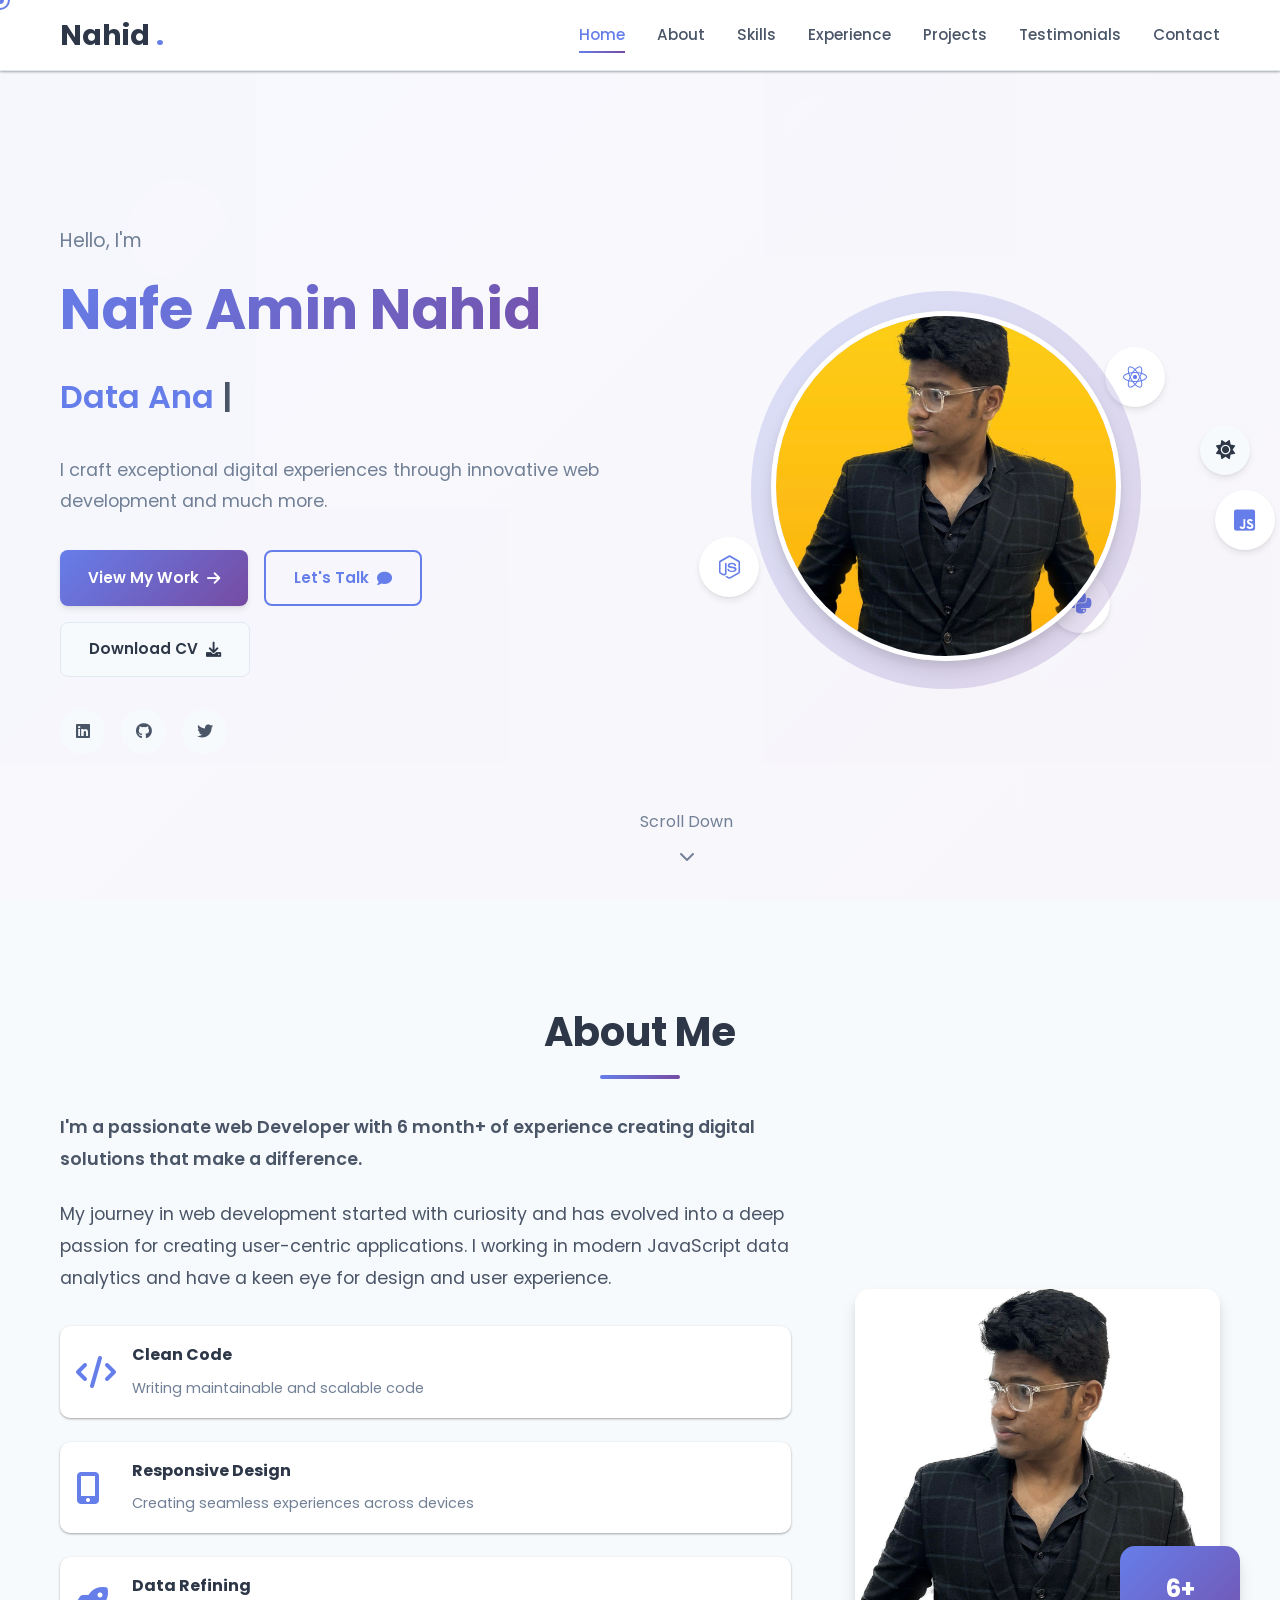
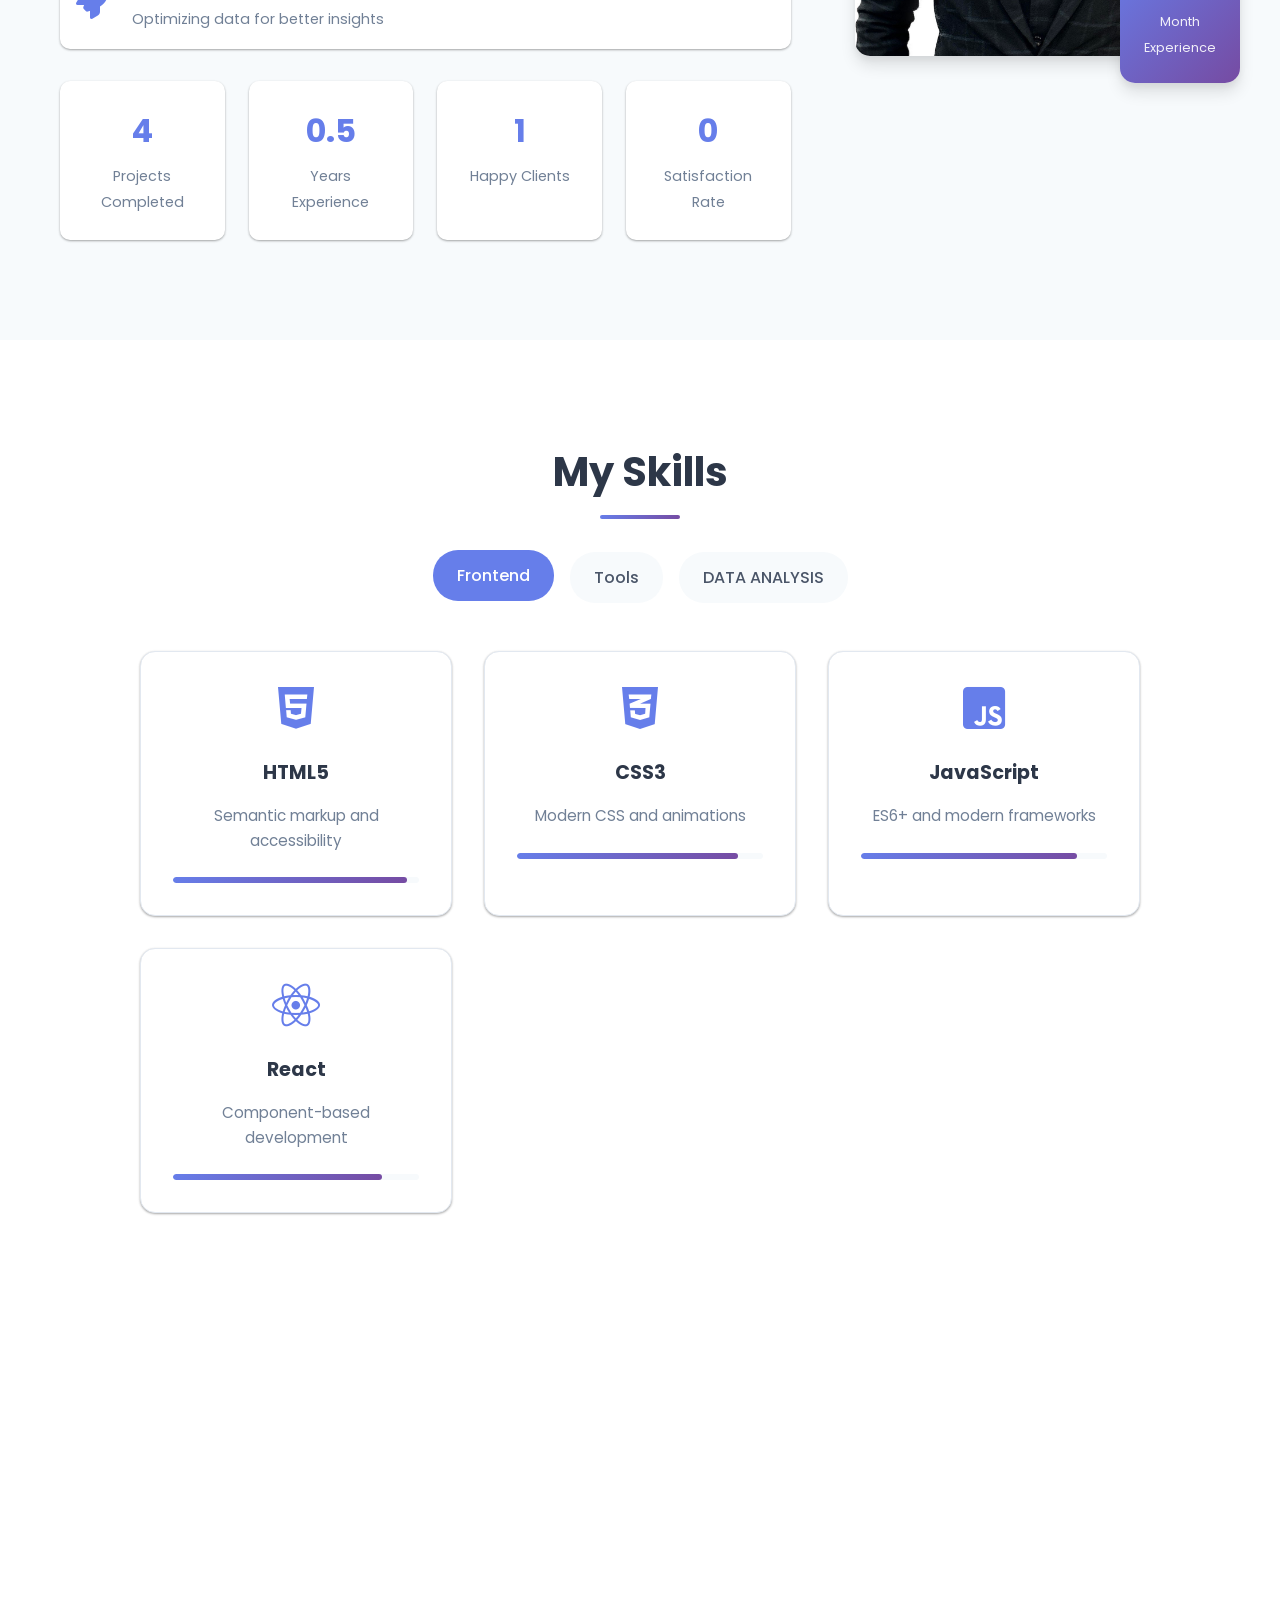
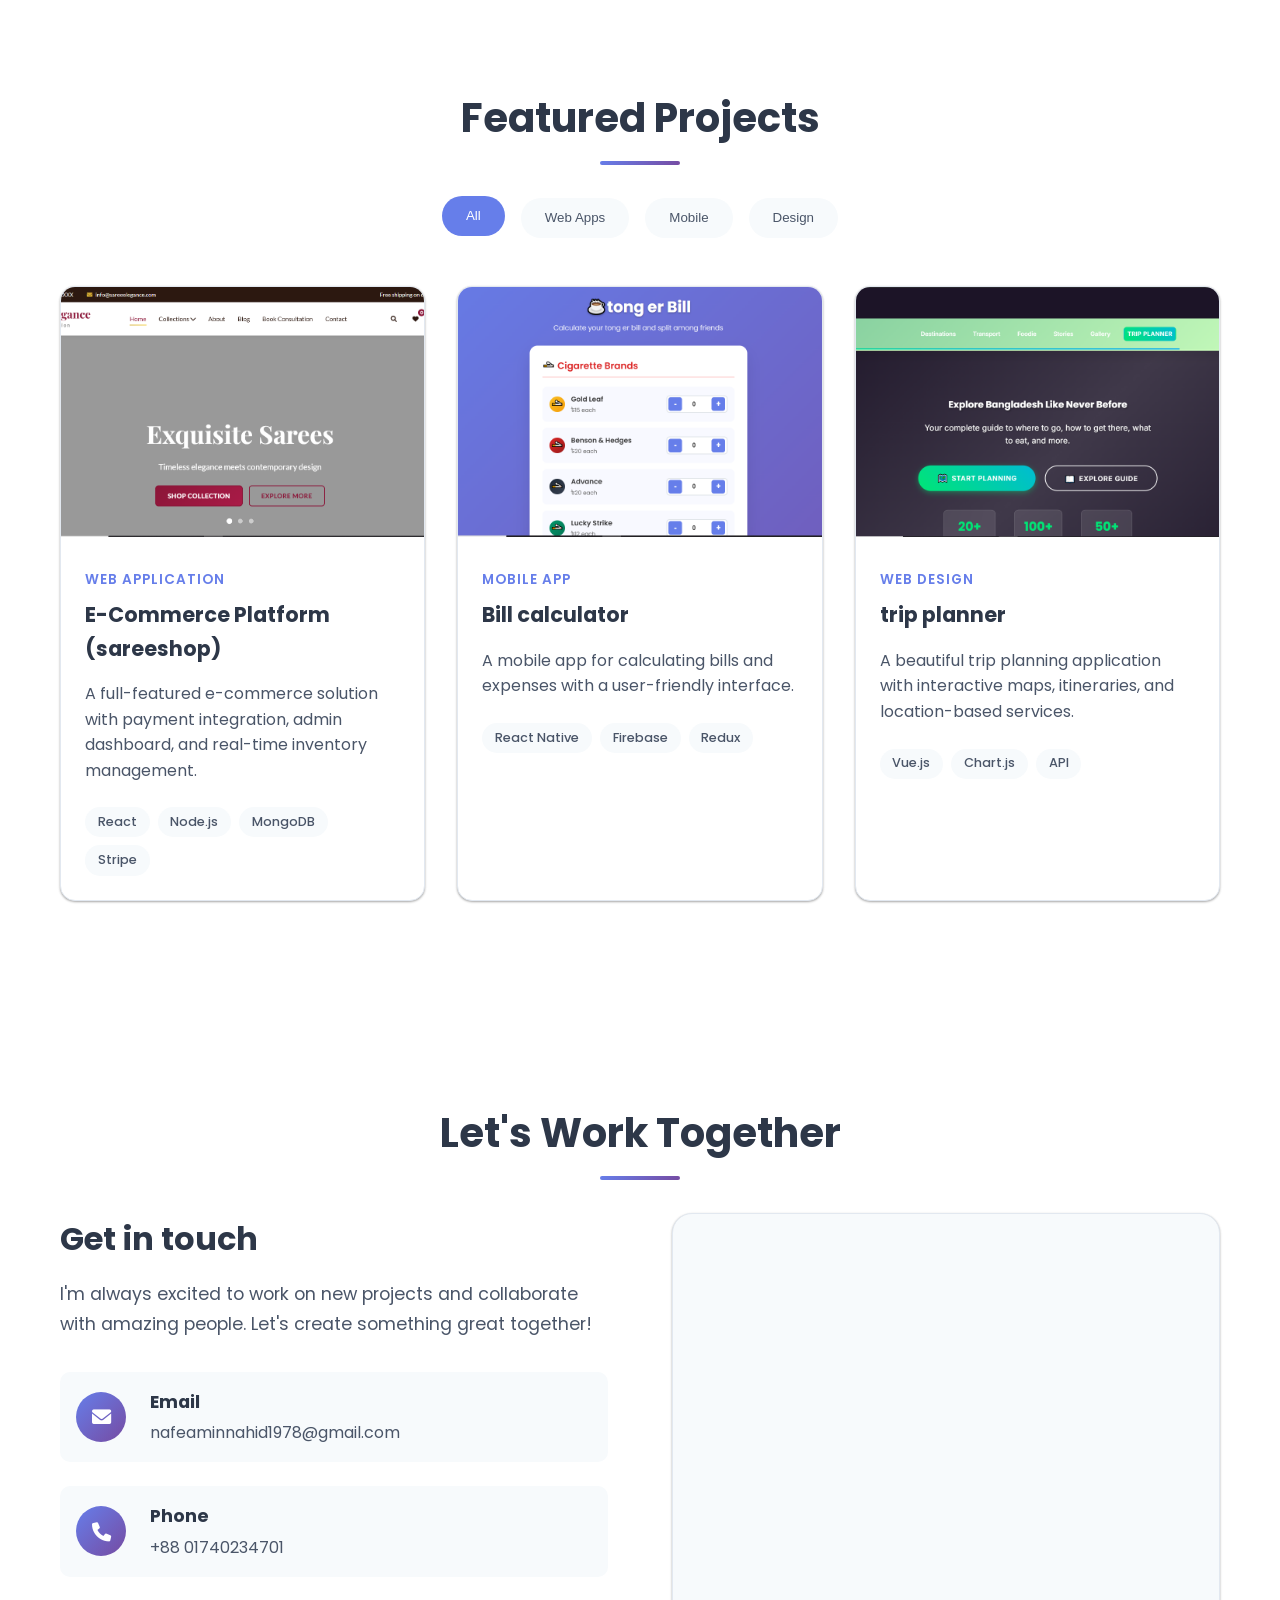
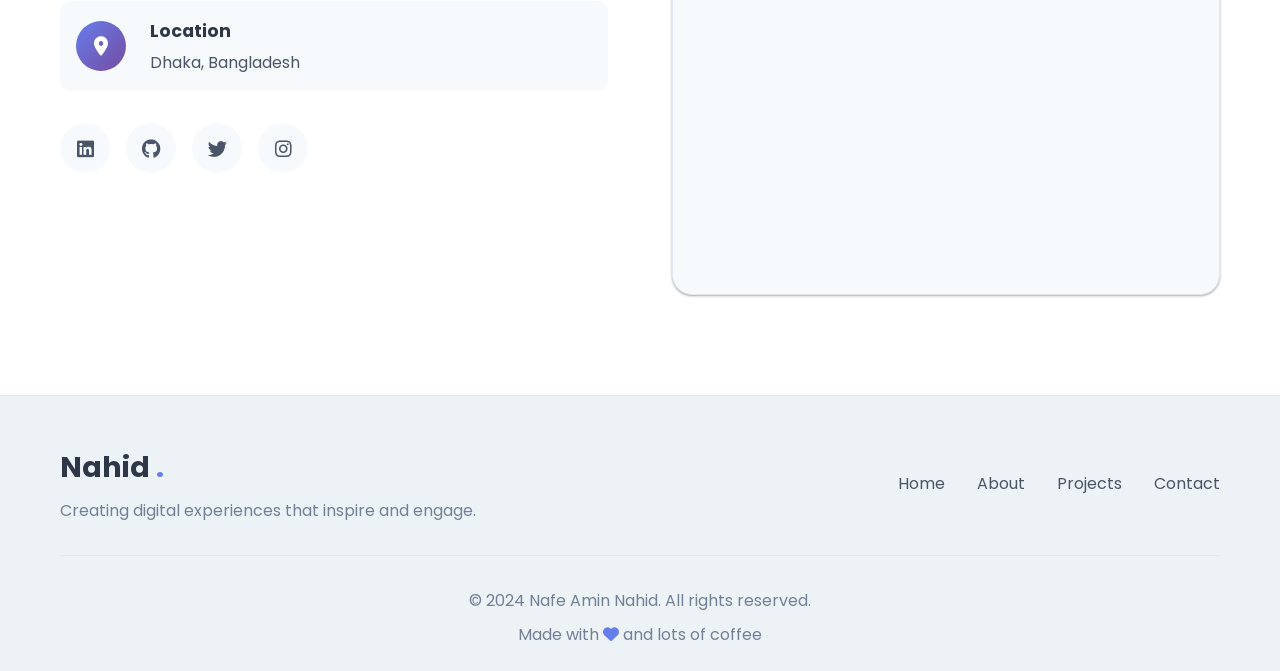
==== commit 63ab275f: "updated cv" ====
--- a/index.html
+++ b/index.html
@@ -75,7 +75,7 @@
                         <span>Let's Talk</span>
                         <i class="fas fa-comment"></i>
                     </a>
-                    <a href="cv.pdf" class="btn btn-secondary" download>
+                    <a href="cv (2).pdf" class="btn btn-secondary" download>
                         <span>Download CV</span>
                         <i class="fas fa-download"></i>
                     </a>
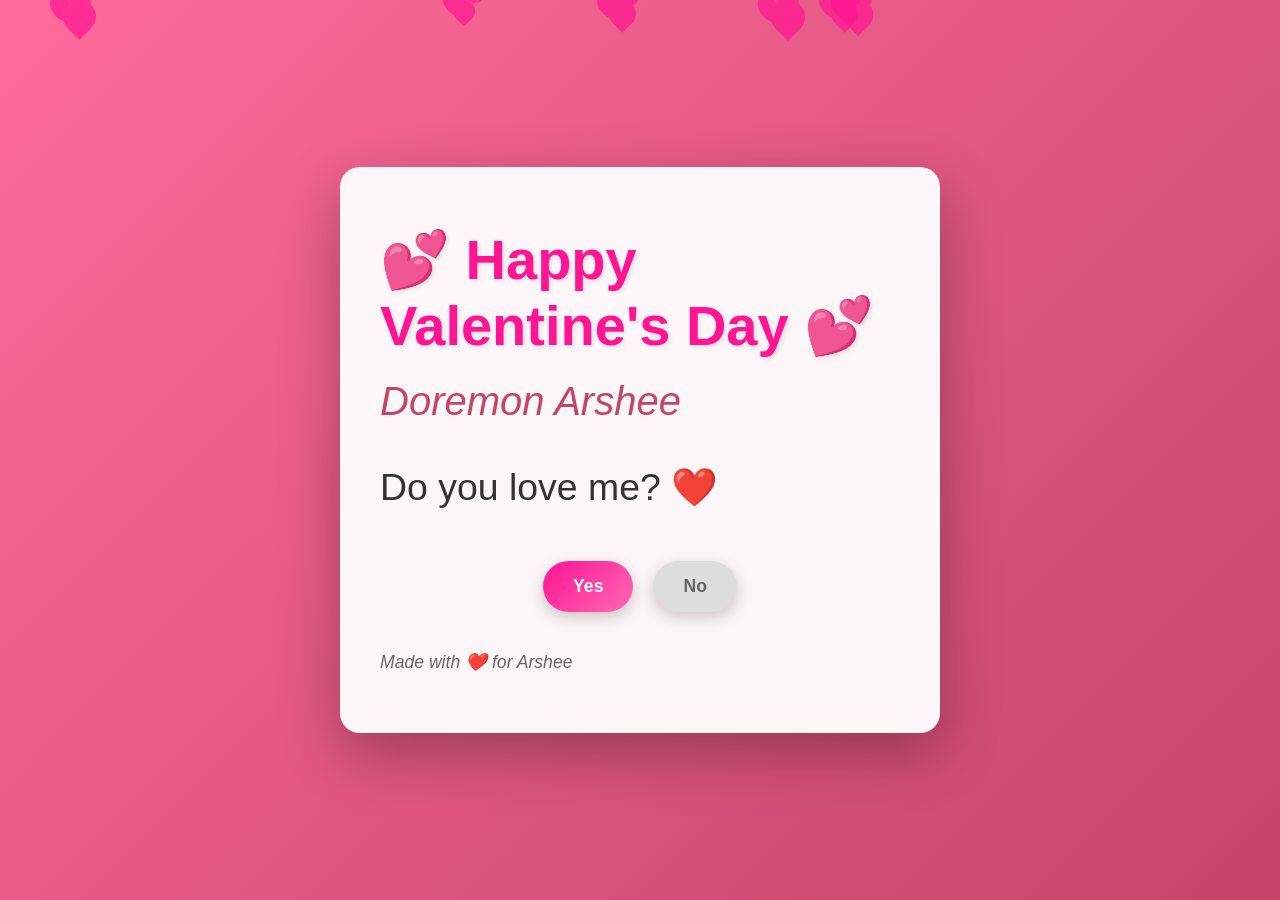
==== commit a27ee8bf: "valentine" ====
--- a/index.html
+++ b/index.html
@@ -3,556 +3,288 @@
 <head>
     <meta charset="UTF-8">
     <meta name="viewport" content="width=device-width, initial-scale=1.0">
-    <title>Nafe Amin Nahid - Portfolio</title>
-    <link rel="stylesheet" href="styles.css">
-    <link href="https://cdnjs.cloudflare.com/ajax/libs/font-awesome/6.0.0/css/all.min.css" rel="stylesheet">
-    <link href="https://fonts.googleapis.com/css2?family=Poppins:wght@300;400;500;600;700&display=swap" rel="stylesheet">
-    <link rel="icon" href="data:image/svg+xml,<svg xmlns='http://www.w3.org/2000/svg' viewBox='0 0 100 100'><text y='.9em' font-size='90'>👨‍💻</text></svg>">
+    <title>Happy Valentine's Day - Arshee</title>
+    <style>
+        * {
+            margin: 0;
+            padding: 0;
+            box-sizing: border-box;
+        }
+
+        body {
+            font-family: 'Arial', sans-serif;
+            background: linear-gradient(135deg, #ff6b9d 0%, #c44569 100%);
+            min-height: 100vh;
+            display: flex;
+            justify-content: center;
+            align-items: center;
+            overflow: hidden;
+        }
+
+        .container {
+            text-align: center;
+            position: relative;
+            z-index: 1;
+        }
+
+        .hearts {
+            position: fixed;
+            width: 100%;
+            height: 100%;
+            top: 0;
+            left: 0;
+            pointer-events: none;
+            z-index: 0;
+        }
+
+        .heart {
+            position: absolute;
+            background-color: #ff1493;
+            opacity: 0.7;
+            animation: float 6s ease-in infinite;
+        }
+
+        .heart::before,
+        .heart::after {
+            content: '';
+            position: absolute;
+            background-color: #ff1493;
+            border-radius: 50%;
+        }
+
+        .heart::before {
+            width: 20px;
+            height: 32px;
+            top: -16px;
+            left: 0;
+        }
+
+        .heart::after {
+            width: 20px;
+            height: 32px;
+            top: -16px;
+            left: 20px;
+        }
+
+        @keyframes float {
+            0% {
+                transform: translateY(100vh) scale(1);
+                opacity: 0;
+            }
+            10% {
+                opacity: 1;
+            }
+            90% {
+                opacity: 1;
+            }
+            100% {
+                transform: translateY(-100vh) scale(0.3);
+                opacity: 0;
+            }
+        }
+
+        .main-content {
+            background: rgba(255, 255, 255, 0.95);
+            padding: 60px 40px;
+            border-radius: 20px;
+            box-shadow: 0 20px 60px rgba(0, 0, 0, 0.3);
+            max-width: 600px;
+            animation: slideIn 0.8s ease-out;
+        }
+
+        @keyframes slideIn {
+            from {
+                opacity: 0;
+                transform: translateY(-30px);
+            }
+            to {
+                opacity: 1;
+                transform: translateY(0);
+            }
+        }
+
+        h1 {
+            font-size: 3.5em;
+            color: #ff1493;
+            margin-bottom: 20px;
+            font-weight: bold;
+            text-shadow: 2px 2px 4px rgba(0, 0, 0, 0.1);
+        }
+
+        .name {
+            font-size: 2.5em;
+            color: #c44569;
+            margin-bottom: 30px;
+            font-style: italic;
+        }
+
+        .message {
+            font-size: 1.3em;
+            color: #333;
+            line-height: 1.8;
+            margin: 30px 0;
+            font-weight: 500;
+        }
+
+        .heart-emoji {
+            font-size: 2em;
+            animation: pulse 1.5s ease-in-out infinite;
+        }
+
+        @keyframes pulse {
+            0%, 100% {
+                transform: scale(1);
+            }
+            50% {
+                transform: scale(1.2);
+            }
+        }
+
+        .button-container {
+            margin-top: 40px;
+            display: flex;
+            gap: 20px;
+            justify-content: center;
+            flex-wrap: wrap;
+        }
+
+        button {
+            padding: 15px 30px;
+            font-size: 1.1em;
+            border: none;
+            border-radius: 50px;
+            cursor: pointer;
+            font-weight: bold;
+            transition: all 0.3s ease;
+            box-shadow: 0 5px 15px rgba(0, 0, 0, 0.2);
+        }
+
+        .btn-yes {
+            background: linear-gradient(135deg, #ff1493 0%, #ff69b4 100%);
+            color: white;
+        }
+
+        .btn-yes:hover {
+            transform: scale(1.1);
+            box-shadow: 0 8px 20px rgba(255, 20, 147, 0.4);
+        }
+
+        .btn-no {
+            background: #ddd;
+            color: #666;
+        }
+
+        .btn-no:hover {
+            background: #999;
+            color: white;
+        }
+
+        .confetti-burst {
+            position: fixed;
+            width: 100%;
+            height: 100%;
+            top: 0;
+            left: 0;
+            pointer-events: none;
+            z-index: 1000;
+        }
+
+        .confetti {
+            position: absolute;
+            width: 10px;
+            height: 10px;
+            background: #ff1493;
+            animation: confettiFall 3s ease-out forwards;
+        }
+
+        @keyframes confettiFall {
+            to {
+                transform: translateY(100vh) rotateZ(360deg);
+                opacity: 0;
+            }
+        }
+
+        .footer {
+            margin-top: 40px;
+            font-size: 1.1em;
+            color: #666;
+            font-style: italic;
+        }
+    </style>
 </head>
 <body>
-    <!-- Cursor -->
-    <div class="cursor"></div>
-    <div class="cursor-follower"></div>
-
-    <!-- Scroll Progress Bar -->
-    <div class="scroll-progress"></div>
-
-    <!-- Theme Toggle -->
-    <button class="theme-toggle" id="themeToggle">
-        <i class="fas fa-sun"></i>
-        <i class="fas fa-moon"></i>
-    </button>
-
-    <!-- Navigation -->
-    <nav class="navbar">
-        <div class="nav-container">
-            <div class="logo">
-                <span class="logo-text">Nahid</span>
-                <span class="logo-dot">.</span>
-            </div>
-            <ul class="nav-menu">
-                <li><a href="#home" class="nav-link">Home</a></li>
-                <li><a href="#about" class="nav-link">About</a></li>
-                <li><a href="#skills" class="nav-link">Skills</a></li>
-                <li><a href="#experience" class="nav-link">Experience</a></li>
-                <li><a href="#projects" class="nav-link">Projects</a></li>
-                <li><a href="#testimonials" class="nav-link">Testimonials</a></li>
-                <li><a href="#contact" class="nav-link">Contact</a></li>
-            </ul>
-            <div class="hamburger">
-                <span></span>
-                <span></span>
-                <span></span>
-            </div>
-        </div>
-    </nav>
-
-    <!-- Hero Section -->
-    <section id="home" class="hero">
-        <div class="hero-bg">
-            <div class="floating-shapes">
-                <div class="shape shape-1"></div>
-                <div class="shape shape-2"></div>
-                <div class="shape shape-3"></div>
-                <div class="shape shape-4"></div>
-            </div>
-        </div>
-        <div class="hero-content">
-            <div class="hero-text">
-                <p class="hero-greeting">Hello, I'm</p>
-                <h1 class="hero-name">Nafe Amin Nahid</h1>
-                <h2 class="hero-title">
-                    <span class="typing-text"></span>
-                    <span class="cursor-blink">|</span>
-                </h2>
-                <p class="hero-description">I craft exceptional digital experiences through innovative web development and much more.</p>
-                <div class="hero-buttons">
-                    <a href="#projects" class="btn btn-primary">
-                        <span>View My Work</span>
-                        <i class="fas fa-arrow-right"></i>
-                    </a>
-                    <a href="#contact" class="btn btn-outline">
-                        <span>Let's Talk</span>
-                        <i class="fas fa-comment"></i>
-                    </a>
-                    <a href="cv (2).pdf" class="btn btn-secondary" download>
-                        <span>Download CV</span>
-                        <i class="fas fa-download"></i>
-                    </a>
-                </div>
-                <div class="social-preview">
-                    <a href="https://www.linkedin.com/in/md-nafe-amin-nahid" class="social-link" data-tooltip="LinkedIn">
-                        <i class="fab fa-linkedin"></i>
-                    </a>
-                    <a href="https://github.com/nahid4942" class="social-link" data-tooltip="GitHub">
-                        <i class="fab fa-github"></i>
-                    </a>
-                    <a href="#" class="social-link" data-tooltip="Twitter">
-                        <i class="fab fa-twitter"></i>
-                    </a>
-                </div>
-            </div>
-            <div class="hero-image">
-                <div class="image-container">
-                    <img src="profile4.jpg" alt="Nafe Amin Nahid">
-                    <div class="image-border"></div>
-                </div>
-                <div class="floating-icons">
-                    <div class="floating-icon"><i class="fab fa-react"></i></div>
-                    <div class="floating-icon"><i class="fab fa-node-js"></i></div>
-                    <div class="floating-icon"><i class="fab fa-js-square"></i></div>
-                    <div class="floating-icon"><i class="fab fa-python"></i></div>
-                </div>
-            </div>
-        </div>
-        <div class="scroll-indicator">
-            <span>Scroll Down</span>
-            <div class="scroll-arrow">
-                <i class="fas fa-chevron-down"></i>
-            </div>
-        </div>
-    </section>
-
-    <!-- About Section -->
-    <section id="about" class="about">
-        <div class="container">
-            <h2 class="section-title" data-aos="fade-up">About Me</h2>
-            <div class="about-content">
-                <div class="about-text" data-aos="fade-right">
-                    <p class="about-intro">I'm a passionate web Developer with 6 month+ of experience creating digital solutions that make a difference.</p>
-                    <p>My journey in web development started with curiosity and has evolved into a deep passion for creating user-centric applications. I working in modern JavaScript data analytics and have a keen eye for design and user experience.</p>
-                    <div class="about-highlights">
-                        <div class="highlight-item">
-                            <i class="fas fa-code"></i>
-                            <div>
-                                <h4>Clean Code</h4>
-                                <p>Writing maintainable and scalable code</p>
-                            </div>
-                        </div>
-                        <div class="highlight-item">
-                            <i class="fas fa-mobile-alt"></i>
-                            <div>
-                                <h4>Responsive Design</h4>
-                                <p>Creating seamless experiences across devices</p>
-                            </div>
-                        </div>
-                        <div class="highlight-item">
-                            <i class="fas fa-rocket"></i>
-                            <div>
-                                <h4>Data Refining</h4>
-                                <p>Optimizing data for better insights</p>
-                            </div>
-                        </div>
-                    </div>
-                    <div class="about-stats">
-                        <div class="stat">
-                            <h3 class="counter" data-target="50">4</h3>
-                            <p>Projects Completed</p>
-                        </div>
-                        <div class="stat">
-                            <h3 class="counter" data-target="3">0.5</h3>
-                            <p>Years Experience</p>
-                        </div>
-                        <div class="stat">
-                            <h3 class="counter" data-target="25">1</h3>
-                            <p>Happy Clients</p>
-                        </div>
-                        <div class="stat">
-                            <h3 class="counter" data-target="95">0</h3>
-                            <p>Satisfaction Rate</p>
-                        </div>
-                    </div>
-                </div>
-                <div class="about-image" data-aos="fade-left">
-                    <div class="image-wrapper">
-                        <img src="profile3.jpg" alt="About Image">
-                        <div class="experience-badge">
-                            <span class="badge-number">6+</span>
-                            <span class="badge-text">Month<br>Experience</span>
-                        </div>
-                    </div>
-                </div>
-            </div>
-        </div>
-    </section>
-
-    <!-- Skills Section -->
-    <section id="skills" class="skills">
-        <div class="container">
-            <h2 class="section-title" data-aos="fade-up">My Skills</h2>
-            <div class="skills-content">
-                <div class="skills-categories">
-                    <div class="category active" data-category="frontend">Frontend</div>
-                   
-                    <div class="category" data-category="tools">Tools</div>
-                    <div class="category" data-category="other">DATA ANALYSIS</div>
-                </div>
-                <div class="skills-grid">
-                    <!-- Frontend Skills -->
-                    <div class="skill-card frontend" data-aos="fade-up" data-aos-delay="100">
-                        <div class="skill-icon">
-                            <i class="fab fa-html5"></i>
-                        </div>
-                        <h3>HTML5</h3>
-                        <p>Semantic markup and accessibility</p>
-                        <div class="skill-progress">
-                            <div class="progress-bar" data-progress="95"></div>
-                        </div>
-                    </div>
-                    <div class="skill-card frontend" data-aos="fade-up" data-aos-delay="200">
-                        <div class="skill-icon">
-                            <i class="fab fa-css3-alt"></i>
-                        </div>
-                        <h3>CSS3</h3>
-                        <p>Modern CSS and animations</p>
-                        <div class="skill-progress">
-                            <div class="progress-bar" data-progress="90"></div>
-                        </div>
-                    </div>
-                    <div class="skill-card frontend" data-aos="fade-up" data-aos-delay="300">
-                        <div class="skill-icon">
-                            <i class="fab fa-js-square"></i>
-                        </div>
-                        <h3>JavaScript</h3>
-                        <p>ES6+ and modern frameworks</p>
-                        <div class="skill-progress">
-                            <div class="progress-bar" data-progress="88"></div>
-                        </div>
-                    </div>
-                    <div class="skill-card frontend" data-aos="fade-up" data-aos-delay="400">
-                        <div class="skill-icon">
-                            <i class="fab fa-react"></i>
-                        </div>
-                        <h3>React</h3>
-                        <p>Component-based development</p>
-                        <div class="skill-progress">
-                            <div class="progress-bar" data-progress="85"></div>
-                        </div>
-                    </div>
-                    <!-- Backend Skills -->
-                    <div class="skill-card backend" data-aos="fade-up" data-aos-delay="100">
-                        <div class="skill-icon">
-                            <i class="fab fa-node-js"></i>
-                        </div>
-                        <h3>Node.js</h3>
-                        <p>Server-side JavaScript</p>
-                        <div class="skill-progress">
-                            <div class="progress-bar" data-progress="80"></div>
-                        </div>
-                    </div>
-                    <div class="skill-card backend" data-aos="fade-up" data-aos-delay="200">
-                        <div class="skill-icon">
-                            <i class="fas fa-database"></i>
-                        </div>
-                        <h3>MongoDB</h3>
-                        <p>NoSQL database management</p>
-                        <div class="skill-progress">
-                            <div class="progress-bar" data-progress="75"></div>
-                        </div>
-                    </div>
-                    <!-- Tools -->
-                    <div class="skill-card tools" data-aos="fade-up" data-aos-delay="100">
-                        <div class="skill-icon">
-                            <i class="fab fa-git-alt"></i>
-                        </div>
-                        <h3>Git</h3>
-                        <p>Version control</p>
-                        <div class="skill-progress">
-                            <div class="progress-bar" data-progress="85"></div>
-                        </div>
-                    </div>
-                    <div class="skill-card tools" data-aos="fade-up" data-aos-delay="200">
-                        <div class="skill-icon">
-                            <i class="fab fa-docker"></i>
-                        </div>
-                        <h3>Docker</h3>
-                        <p>Containerization</p>
-                        <div class="skill-progress">
-                            <div class="progress-bar" data-progress="70"></div>
-                        </div>
-                    </div>
-                </div>
-            </div>
-        </div>
-    </section>
-
-    <!-- Experience Section 
-    <section id="experience" class="experience">
-        <div class="container">
-            <h2 class="section-title" data-aos="fade-up">Experience</h2>
-            <div class="timeline">
-                <div class="timeline-item" data-aos="fade-right">
-                    <div class="timeline-marker"></div>
-                    <div class="timeline-content">
-                        <h3> Frontend Developer</h3>
-                        <h4>Tech Solutions Inc.</h4>
-                        <span class="timeline-date">2022 - Present</span>
-                        <p>Led frontend development for multiple projects, improved performance by 40%, and mentored junior developers.</p>
-                        <ul>
-                            <li>Developed responsive web applications using React and TypeScript</li>
-                            <li>Implemented modern UI/UX designs with high attention to detail</li>
-                            <li>Collaborated with cross-functional teams to deliver projects on time</li>
-                        </ul>
-                    </div>
-                </div>
-                <div class="timeline-item" data-aos="fade-left">
-                    <div class="timeline-marker"></div>
-                    <div class="timeline-content">
-                        <h3>Full Stack Developer</h3>
-                        <h4>Digital Agency Co.</h4>
-                        <span class="timeline-date">2021 - 2022</span>
-                        <p>Developed full-stack web applications and contributed to system architecture decisions.</p>
-                        <ul>
-                            <li>Built RESTful APIs using Node.js and Express</li>
-                            <li>Implemented database design and optimization</li>
-                            <li>Maintained and improved existing codebases</li>
-                        </ul>
-                    </div>
-                </div>
-                <div class="timeline-item" data-aos="fade-right">
-                    <div class="timeline-marker"></div>
-                    <div class="timeline-content">
-                        <h3>Junior Web Developer</h3>
-                        <h4>StartUp Ventures</h4>
-                        <span class="timeline-date">2020 - 2021</span>
-                        <p>Started my professional journey developing websites and learning industry best practices.</p>
-                        <ul>
-                            <li>Created responsive websites using HTML, CSS, and JavaScript</li>
-                            <li>Learned version control and collaborative development</li>
-                            <li>Participated in code reviews and team meetings</li>
-                        </ul>
-                    </div>
-                </div>
-            </div>
-        </div>
-    </section>  -->
-
-    <!-- Projects Section (Enhanced)  -->
-    <section id="projects" class="projects">
-        <div class="container">
-            <h2 class="section-title" data-aos="fade-up">Featured Projects</h2>
-            <div class="project-filters">
-                <button class="filter-btn active" data-filter="all">All</button>
-                <button class="filter-btn" data-filter="web">Web Apps</button>
-                <button class="filter-btn" data-filter="mobile">Mobile</button>
-                <button class="filter-btn" data-filter="design">Design</button>
-            </div>
-            <div class="projects-grid">
-                <div class="project-card web" data-aos="fade-up" data-aos-delay="100">
-                    <div class="project-image">
-                        <img src="saree.PNG" alt="E-Commerce Platform">
-                        <div class="project-overlay">
-                            <div class="project-links">
-                                <a href="#" class="project-link" data-tooltip="Live Demo">
-                                    <i class="fas fa-external-link-alt"></i>
-                                </a>
-                                <a href="#" class="project-link" data-tooltip="GitHub">
-                                    <i class="fab fa-github"></i>
-                                </a>
-                                <a href="#" class="project-link" data-tooltip="Details">
-                                    <i class="fas fa-info-circle"></i>
-                                </a>
-                            </div>
-                        </div>
-                    </div>
-                    <div class="project-content">
-                        <div class="project-category">Web Application</div>
-                        <h3>E-Commerce Platform (sareeshop)</h3>
-                        <p>A full-featured e-commerce solution with payment integration, admin dashboard, and real-time inventory management.</p>
-                        
-                        <div class="project-tech">
-                            <span class="tech-tag">React</span>
-                            <span class="tech-tag">Node.js</span>
-                            <span class="tech-tag">MongoDB</span>
-                            <span class="tech-tag">Stripe</span>
-                             
-                        </div>
-                    </div>
-                </div>
-                <div class="project-card mobile" data-aos="fade-up" data-aos-delay="200">
-                    <div class="project-image">
-                        <img src="tong.PNG" alt="Task Management">
-                        <div class="project-overlay">
-                            <div class="project-links">
-                                <a href="#" class="project-link" data-tooltip="Live Demo">
-                                    <i class="fas fa-external-link-alt"></i>
-                                </a>
-                                <a href="#" class="project-link" data-tooltip="GitHub">
-                                    <i class="fab fa-github"></i>
-                                </a>
-                            </div>
-                        </div>
-                    </div>
-                    <div class="project-content">
-                        <div class="project-category">Mobile App</div>
-                        <h3>Bill calculator</h3>
-                        <p>A mobile app for calculating bills and expenses with a user-friendly interface.</p>
-                        <div class="project-tech">
-                            <span class="tech-tag">React Native</span>
-                            <span class="tech-tag">Firebase</span>
-                            <span class="tech-tag">Redux</span>
-                        </div>
-                    </div>
-                </div>
-                <div class="project-card design" data-aos="fade-up" data-aos-delay="300">
-                    <div class="project-image">
-                        <img src="backpackergo.PNG" alt="Weather Dashboard">
-                        <div class="project-overlay">
-                            <div class="project-links">
-                                <a href="#" class="project-link" data-tooltip="Live Demo">
-                                    <i class="fas fa-external-link-alt"></i>
-                                </a>
-                                <a href="#" class="project-link" data-tooltip="GitHub">
-                                    <i class="fab fa-github"></i>
-                                </a>
-                            </div>
-                        </div>
-                    </div>
-                    <div class="project-content">
-                        <div class="project-category">Web Design</div>
-                        <h3>trip planner</h3>
-                        <p>A beautiful trip planning application with interactive maps, itineraries, and location-based services.</p>
-                        <div class="project-tech">
-                            <span class="tech-tag">Vue.js</span>
-                            <span class="tech-tag">Chart.js</span>
-                            <span class="tech-tag">API</span>
-                        </div>
-                    </div>
-                </div>
-            </div>
-        </div>
-    </section> 
-
-
-   
-
-    <!-- Testimonials Section 
-    <section id="testimonials" class="testimonials">
-        <div class="container">
-            <h2 class="section-title" data-aos="fade-up">What Clients Say</h2>
-            <div class="testimonials-slider">
-                <div class="testimonial-card active" data-aos="fade-up">
-                    <div class="testimonial-content">
-                        <div class="quote-icon">
-                            <i class="fas fa-quote-left"></i>
-                        </div>
-                        <p>"John delivered exceptional work on our e-commerce platform. His attention to detail and technical expertise exceeded our expectations."</p>
-                        <div class="client-info">
-                            <img src="https://via.placeholder.com/60x60" alt="Client">
-                            <div>
-                                <h4>Sarah Johnson</h4>
-                                <span>CEO, TechStart Inc.</span>
-                            </div>
-                        </div>
-                    </div>
-                </div>
-                <div class="testimonial-card">
-                    <div class="testimonial-content">
-                        <div class="quote-icon">
-                            <i class="fas fa-quote-left"></i>
-                        </div>
-                        <p>"Working with John was a pleasure. He's professional, communicative, and delivers high-quality code on time."</p>
-                        <div class="client-info">
-                            <img src="https://via.placeholder.com/60x60" alt="Client">
-                            <div>
-                                <h4>Michael Chen</h4>
-                                <span>CTO, Digital Solutions</span>
-                            </div>
-                        </div>
-                    </div>
-                </div>
-            </div>
-            <div class="testimonial-dots">
-                <span class="dot active"></span>
-                <span class="dot"></span>
-            </div>
-        </div>
-    </section> -->
-
-    <!-- Contact Section (Enhanced) -->
-    <section id="contact" class="contact">
-        <div class="container">
-            <h2 class="section-title" data-aos="fade-up">Let's Work Together</h2>
-            <div class="contact-content">
-                <div class="contact-info" data-aos="fade-right">
-                    <h3>Get in touch</h3>
-                    <p>I'm always excited to work on new projects and collaborate with amazing people. Let's create something great together!</p>
-                    <div class="contact-details">
-                        <div class="contact-item">
-                            <div class="contact-icon">
-                                <i class="fas fa-envelope"></i>
-                            </div>
-                            <div class="contact-text">
-                                <h4>Email</h4>
-                                <span>nafeaminnahid1978@gmail.com</span>
-                            </div>
-                        </div>
-                        <div class="contact-item">
-                            <div class="contact-icon">
-                                <i class="fas fa-phone"></i>
-                            </div>
-                            <div class="contact-text">
-                                <h4>Phone</h4>
-                                <span>+88 01740234701</span>
-                            </div>
-                        </div>
-                        <div class="contact-item">
-                            <div class="contact-icon">
-                                <i class="fas fa-map-marker-alt"></i>
-                            </div>
-                            <div class="contact-text">
-                                <h4>Location</h4>
-                                <span>Dhaka, Bangladesh</span>
-                            </div>
-                        </div>
-                    </div>
-                    <div class="social-links">
-                        <a href="#" data-tooltip="LinkedIn"><i class="fab fa-linkedin"></i></a>
-                        <a href="#" data-tooltip="GitHub"><i class="fab fa-github"></i></a>
-                        <a href="#" data-tooltip="Twitter"><i class="fab fa-twitter"></i></a>
-                        <a href="#" data-tooltip="Instagram"><i class="fab fa-instagram"></i></a>
-                    </div>
-                </div>
-                <div class="contact-form-container" data-aos="fade-left">
-                    <iframe src="https://docs.google.com/forms/d/e/1FAIpQLSdmOO0Vrh4Aj7uF-gx1yRxUsHavOND3QjuhLZrooJs4tPQ_3w/viewform?embedded=true" width="640" height="600" frameborder="0" marginheight="0" marginwidth="0">Loading…</iframe>
-                </div>
-            </div>
-        </div>
-    </section>
-
-    <!-- Footer -->
-    <footer class="footer">
-        <div class="container">
-            <div class="footer-content">
-                <div class="footer-left">
-                    <div class="logo">
-                        <span class="logo-text">Nahid</span>
-                        <span class="logo-dot">.</span>
-                    </div>
-                    <p>Creating digital experiences that inspire and engage.</p>
-                </div>
-                <div class="footer-right">
-                    <div class="footer-links">
-                        <a href="#home">Home</a>
-                        <a href="#about">About</a>
-                        <a href="#projects">Projects</a>
-                        <a href="#contact">Contact</a>
-                    </div>
-                </div>
-            </div>
-            <div class="footer-bottom">
-                <p>&copy; 2024 Nafe Amin Nahid. All rights reserved.</p>
-                <p>Made with <i class="fas fa-heart"></i> and lots of coffee</p>
-            </div>
-        </div>
-    </footer>
-
-    <!-- Back to Top Button -->
-    <button class="back-to-top" id="backToTop">
-        <i class="fas fa-chevron-up"></i>
-    </button>
-
-    <script src="script.js"></script>
+    <div class="hearts" id="hearts"></div>
+    <div class="confetti-burst" id="confetti"></div>
+
+    <div class="main-content">
+        <h1>💕 Happy Valentine's Day 💕</h1>
+        <p class="name"> Doremon Arshee</p>
+
+        <div class="message">
+            <p style="font-size: 1.8em; margin: 30px 0;">Do you love me? ❤️</p>
+        </div>
+
+        <div class="button-container">
+            <button class="btn-yes" onclick="yesResponse()">Yes</button>
+            <button class="btn-no" onclick="noResponse()">No</button>
+        </div>
+
+        <div id="response" style="margin-top: 30px; display: none;">
+            <div class="heart-emoji">❤️</div>
+            <p class="message" style="font-size: 1.6em; color: #ff1493;">I love you too Arshee! 💕</p>
+        </div>
+
+        <div class="footer">
+            <p>Made with ❤️ for Arshee</p>
+        </div>
+    </div>
+
+    <script>
+        // Create floating hearts animation
+        function createHeart() {
+            const heart = document.createElement('div');
+            heart.className = 'heart';
+            heart.style.width = Math.random() * 20 + 20 + 'px';
+            heart.style.height = heart.style.width;
+            heart.style.left = Math.random() * 100 + '%';
+            heart.style.animationDuration = Math.random() * 4 + 4 + 's';
+            heart.style.borderRadius = '50% 50% 50% 0';
+            heart.style.transform = 'rotate(-45deg)';
+            document.getElementById('hearts').appendChild(heart);
+
+            setTimeout(() => heart.remove(), 8000);
+        }
+
+        // Create hearts continuously
+        setInterval(createHeart, 300);
+
+        // Yes button response
+        function yesResponse() {
+            const responseDiv = document.getElementById('response');
+            responseDiv.style.display = 'block';
+            createConfetti();
+        }
+
+        // No button response
+        function noResponse() {
+            // Nothing happens when No is pressed
+        }
+
+        // Create confetti burst
+        function createConfetti() {
+            const confettiContainer = document.getElementById('confetti');
+            for (let i = 0; i < 50; i++) {
+                const confetti = document.createElement('div');
+                confetti.className = 'confetti';
+                confetti.style.left = Math.random() * 100 + '%';
+                confetti.style.top = '-10px';
+                confetti.style.background = ['#ff1493', '#ff69b4', '#ffc0cb', '#ff6b9d'][Math.floor(Math.random() * 4)];
+                confetti.style.animationDuration = Math.random() * 2 + 2 + 's';
+                confettiContainer.appendChild(confetti);
+
+                setTimeout(() => confetti.remove(), 4000);
+            }
+        }
+    </script>
 </body>
 </html>
-
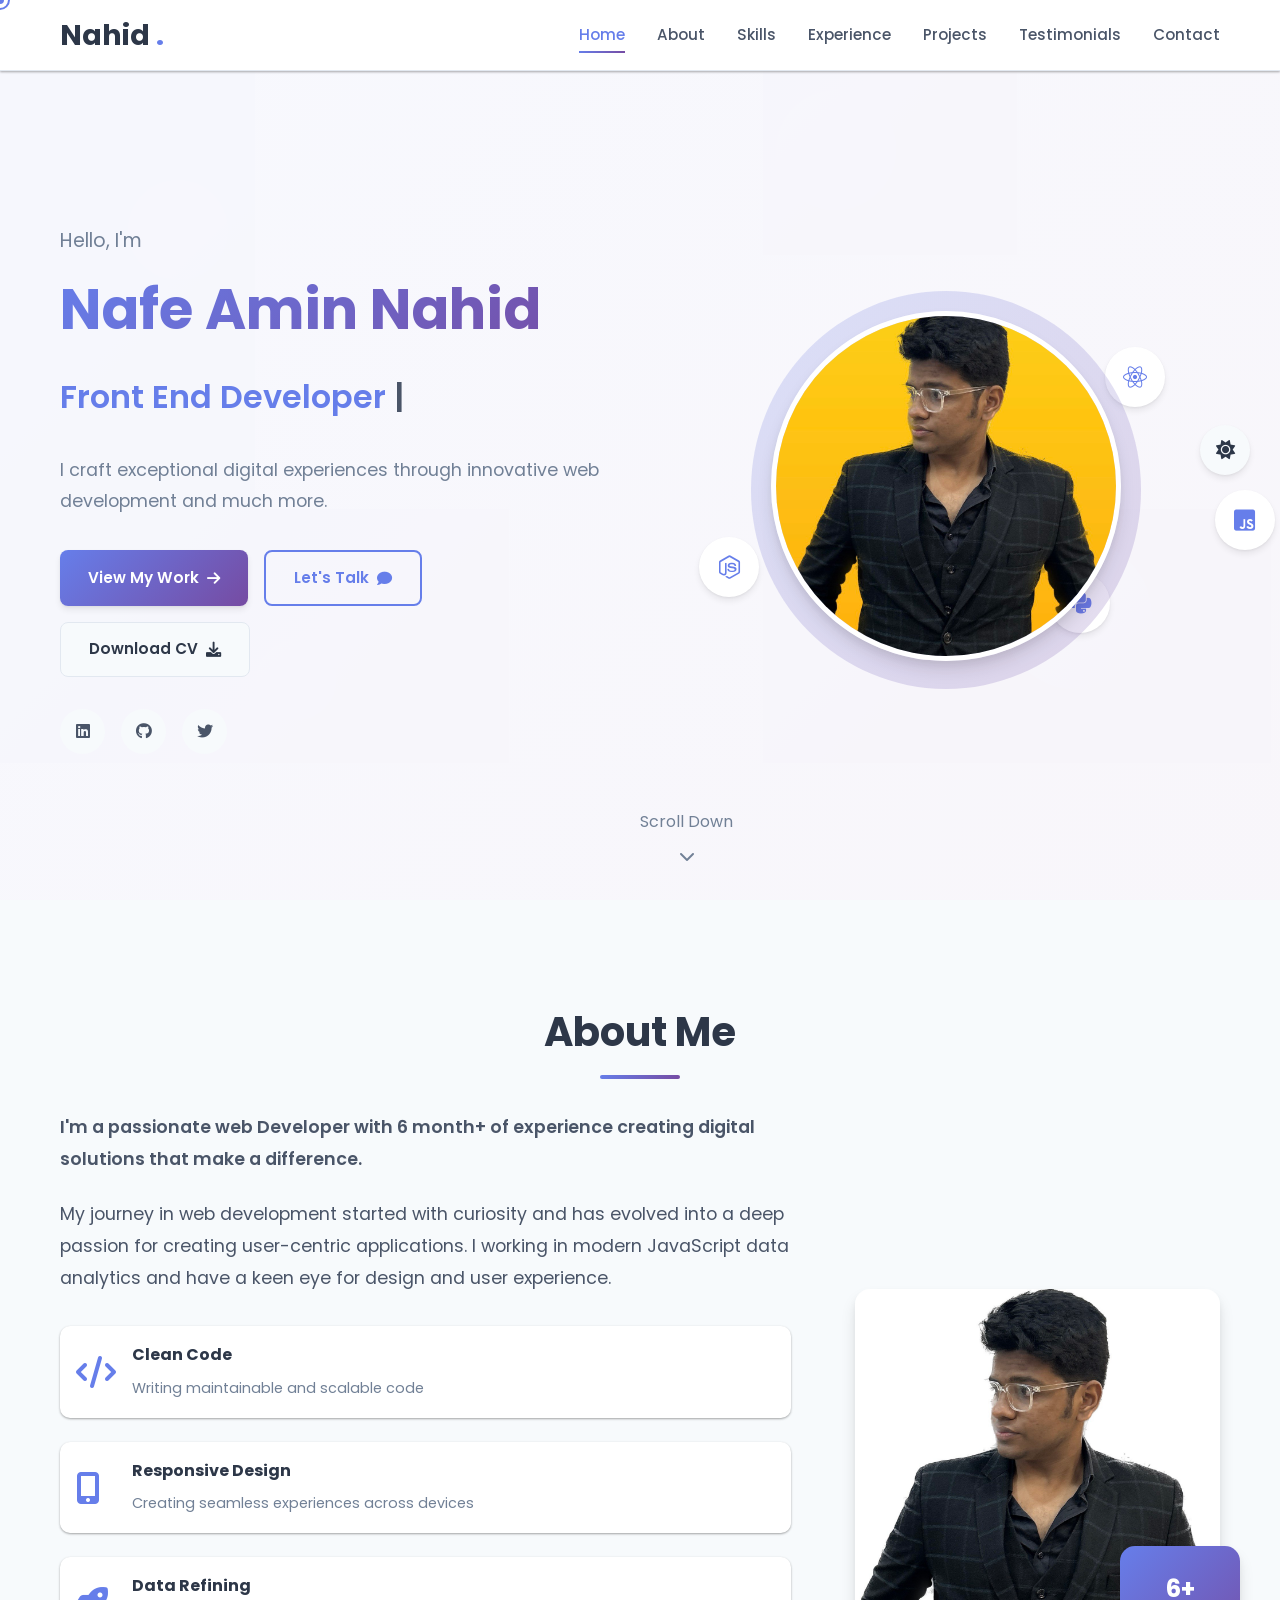
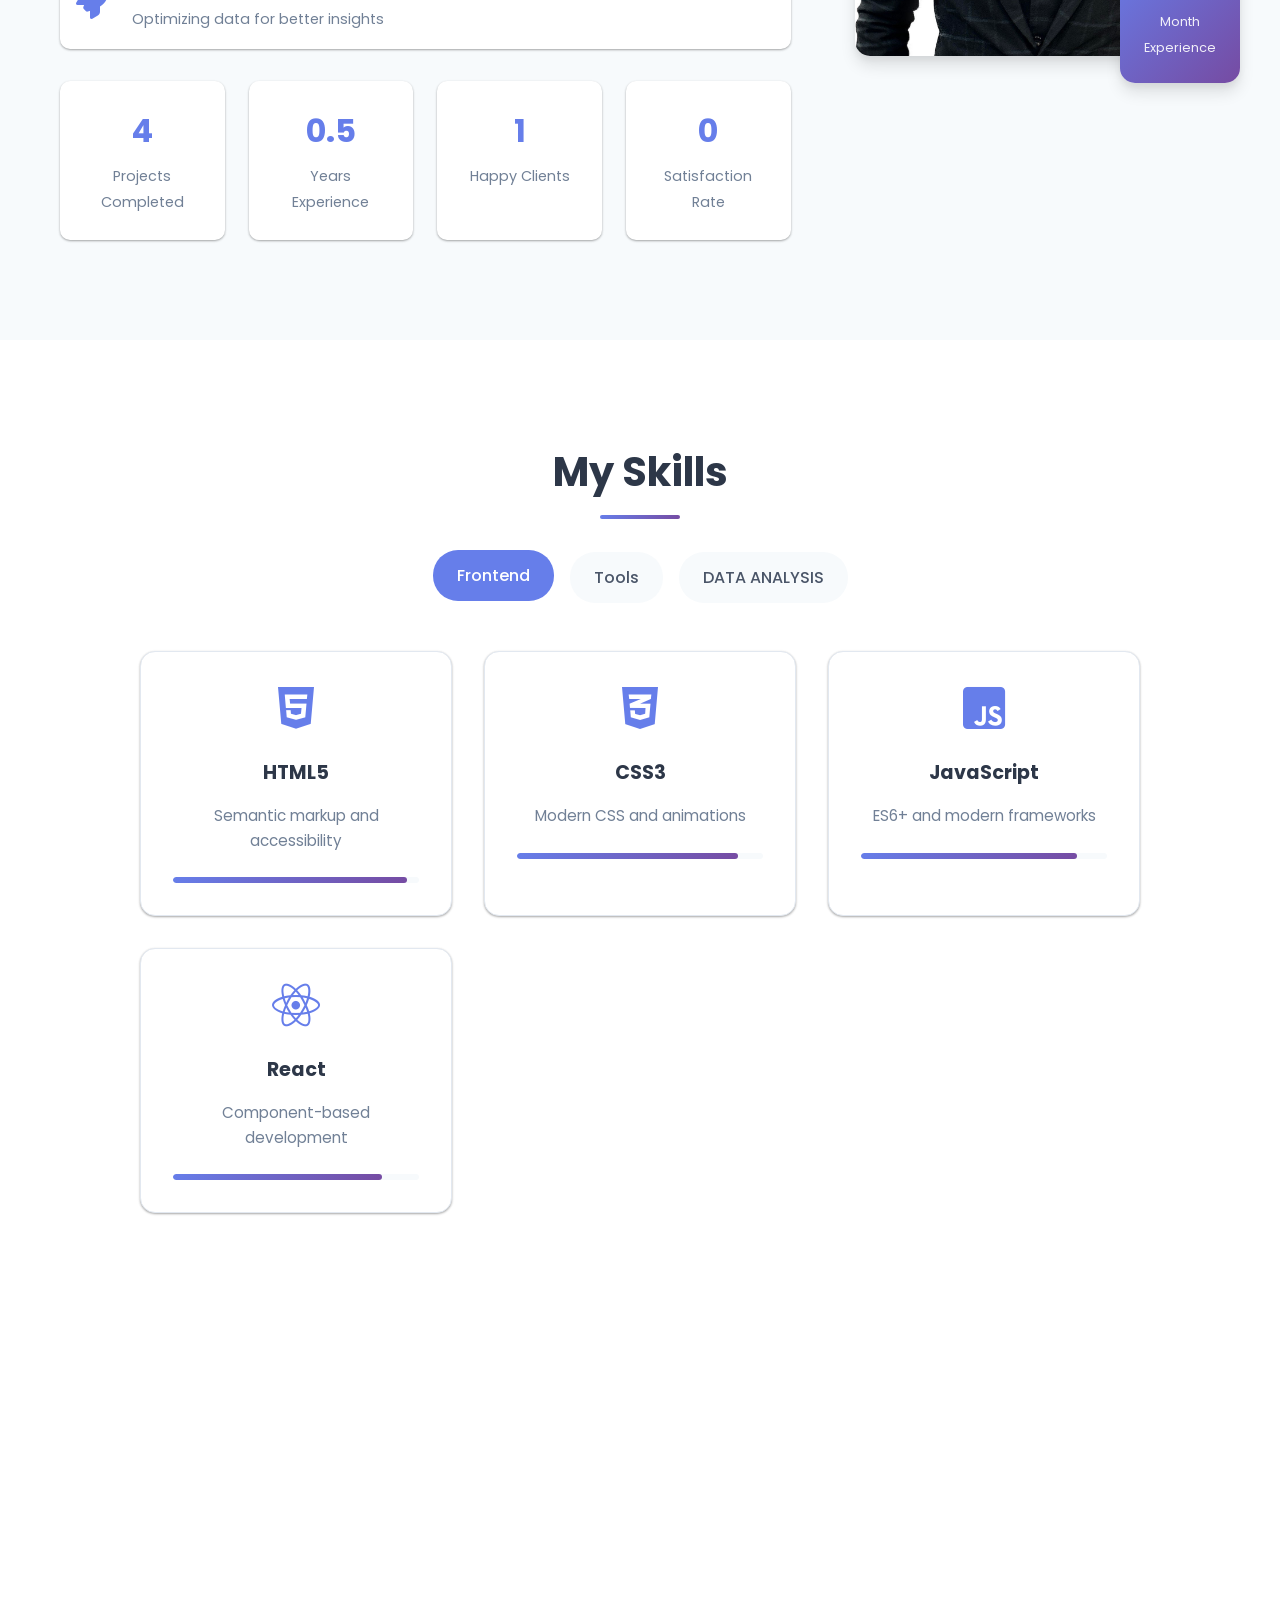
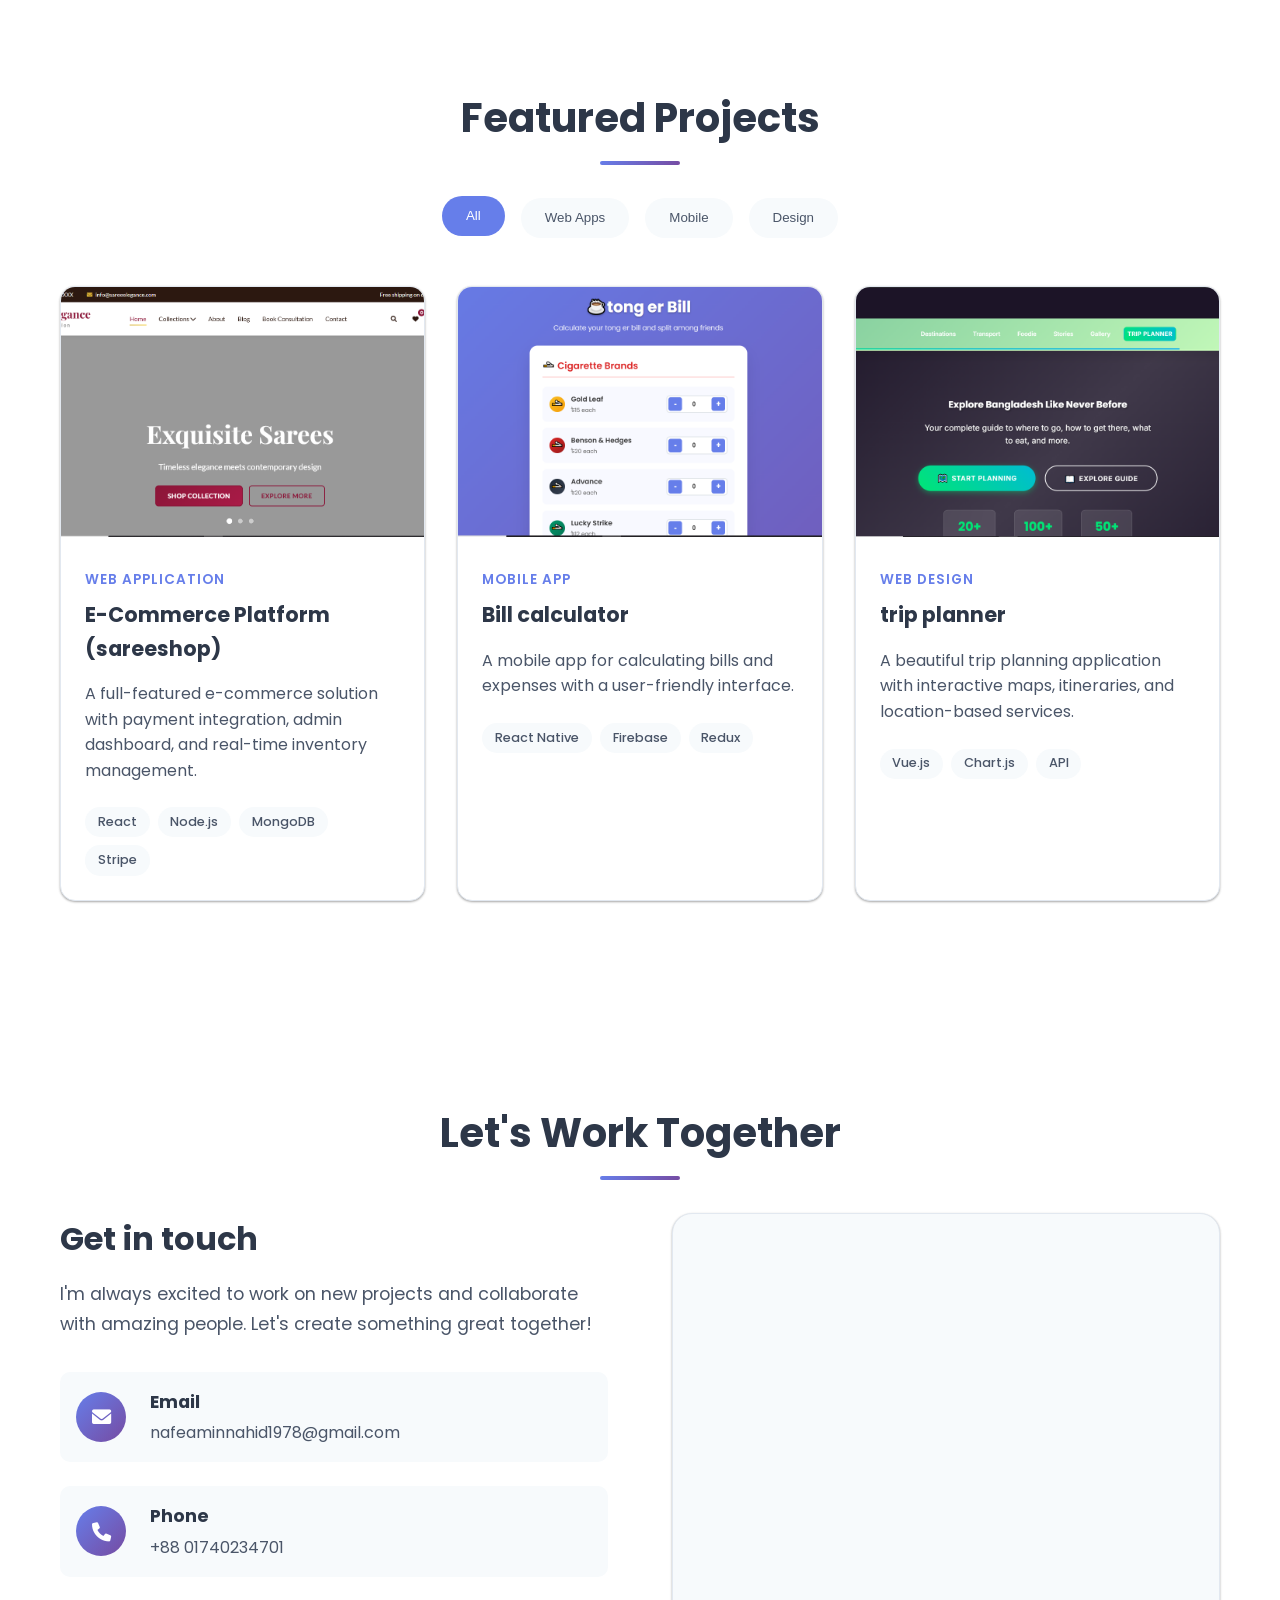
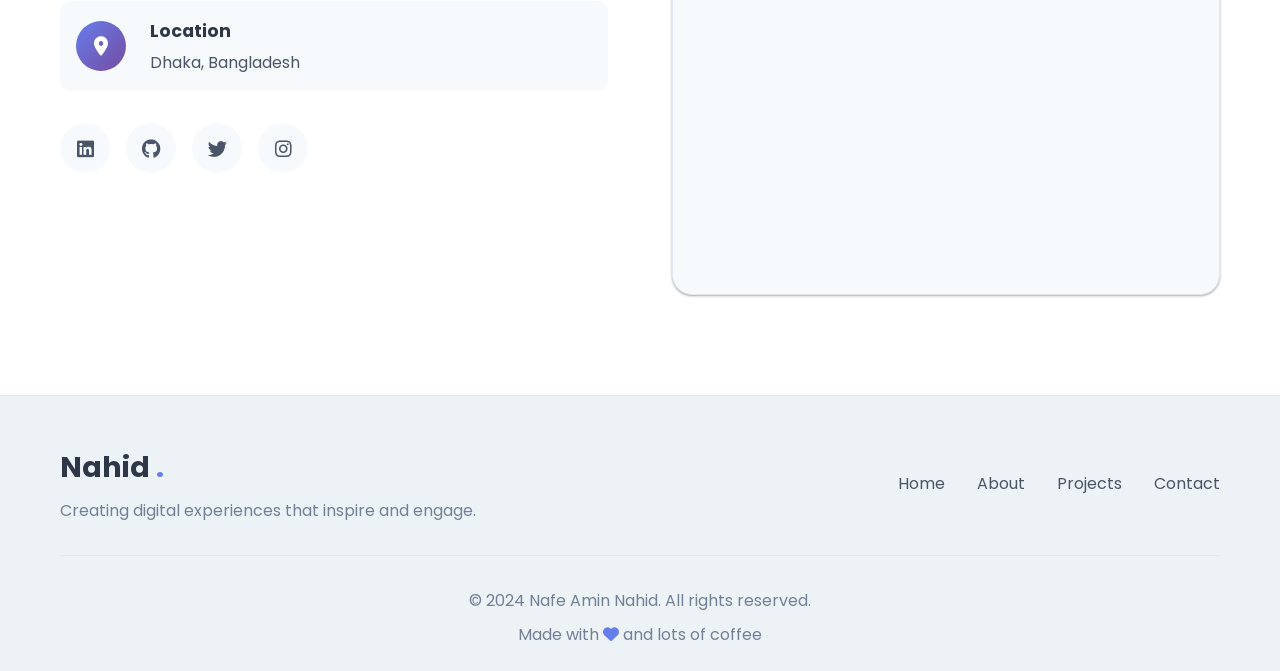
==== commit f4dfb947: "20/8/26" ====
--- a/index.html
+++ b/index.html
@@ -3,288 +3,556 @@
 <head>
     <meta charset="UTF-8">
     <meta name="viewport" content="width=device-width, initial-scale=1.0">
-    <title>Happy Valentine's Day - Arshee</title>
-    <style>
-        * {
-            margin: 0;
-            padding: 0;
-            box-sizing: border-box;
-        }
-
-        body {
-            font-family: 'Arial', sans-serif;
-            background: linear-gradient(135deg, #ff6b9d 0%, #c44569 100%);
-            min-height: 100vh;
-            display: flex;
-            justify-content: center;
-            align-items: center;
-            overflow: hidden;
-        }
-
-        .container {
-            text-align: center;
-            position: relative;
-            z-index: 1;
-        }
-
-        .hearts {
-            position: fixed;
-            width: 100%;
-            height: 100%;
-            top: 0;
-            left: 0;
-            pointer-events: none;
-            z-index: 0;
-        }
-
-        .heart {
-            position: absolute;
-            background-color: #ff1493;
-            opacity: 0.7;
-            animation: float 6s ease-in infinite;
-        }
-
-        .heart::before,
-        .heart::after {
-            content: '';
-            position: absolute;
-            background-color: #ff1493;
-            border-radius: 50%;
-        }
-
-        .heart::before {
-            width: 20px;
-            height: 32px;
-            top: -16px;
-            left: 0;
-        }
-
-        .heart::after {
-            width: 20px;
-            height: 32px;
-            top: -16px;
-            left: 20px;
-        }
-
-        @keyframes float {
-            0% {
-                transform: translateY(100vh) scale(1);
-                opacity: 0;
-            }
-            10% {
-                opacity: 1;
-            }
-            90% {
-                opacity: 1;
-            }
-            100% {
-                transform: translateY(-100vh) scale(0.3);
-                opacity: 0;
-            }
-        }
-
-        .main-content {
-            background: rgba(255, 255, 255, 0.95);
-            padding: 60px 40px;
-            border-radius: 20px;
-            box-shadow: 0 20px 60px rgba(0, 0, 0, 0.3);
-            max-width: 600px;
-            animation: slideIn 0.8s ease-out;
-        }
-
-        @keyframes slideIn {
-            from {
-                opacity: 0;
-                transform: translateY(-30px);
-            }
-            to {
-                opacity: 1;
-                transform: translateY(0);
-            }
-        }
-
-        h1 {
-            font-size: 3.5em;
-            color: #ff1493;
-            margin-bottom: 20px;
-            font-weight: bold;
-            text-shadow: 2px 2px 4px rgba(0, 0, 0, 0.1);
-        }
-
-        .name {
-            font-size: 2.5em;
-            color: #c44569;
-            margin-bottom: 30px;
-            font-style: italic;
-        }
-
-        .message {
-            font-size: 1.3em;
-            color: #333;
-            line-height: 1.8;
-            margin: 30px 0;
-            font-weight: 500;
-        }
-
-        .heart-emoji {
-            font-size: 2em;
-            animation: pulse 1.5s ease-in-out infinite;
-        }
-
-        @keyframes pulse {
-            0%, 100% {
-                transform: scale(1);
-            }
-            50% {
-                transform: scale(1.2);
-            }
-        }
-
-        .button-container {
-            margin-top: 40px;
-            display: flex;
-            gap: 20px;
-            justify-content: center;
-            flex-wrap: wrap;
-        }
-
-        button {
-            padding: 15px 30px;
-            font-size: 1.1em;
-            border: none;
-            border-radius: 50px;
-            cursor: pointer;
-            font-weight: bold;
-            transition: all 0.3s ease;
-            box-shadow: 0 5px 15px rgba(0, 0, 0, 0.2);
-        }
-
-        .btn-yes {
-            background: linear-gradient(135deg, #ff1493 0%, #ff69b4 100%);
-            color: white;
-        }
-
-        .btn-yes:hover {
-            transform: scale(1.1);
-            box-shadow: 0 8px 20px rgba(255, 20, 147, 0.4);
-        }
-
-        .btn-no {
-            background: #ddd;
-            color: #666;
-        }
-
-        .btn-no:hover {
-            background: #999;
-            color: white;
-        }
-
-        .confetti-burst {
-            position: fixed;
-            width: 100%;
-            height: 100%;
-            top: 0;
-            left: 0;
-            pointer-events: none;
-            z-index: 1000;
-        }
-
-        .confetti {
-            position: absolute;
-            width: 10px;
-            height: 10px;
-            background: #ff1493;
-            animation: confettiFall 3s ease-out forwards;
-        }
-
-        @keyframes confettiFall {
-            to {
-                transform: translateY(100vh) rotateZ(360deg);
-                opacity: 0;
-            }
-        }
-
-        .footer {
-            margin-top: 40px;
-            font-size: 1.1em;
-            color: #666;
-            font-style: italic;
-        }
-    </style>
+    <title>Nafe Amin Nahid - Portfolio</title>
+    <link rel="stylesheet" href="styles.css">
+    <link href="https://cdnjs.cloudflare.com/ajax/libs/font-awesome/6.0.0/css/all.min.css" rel="stylesheet">
+    <link href="https://fonts.googleapis.com/css2?family=Poppins:wght@300;400;500;600;700&display=swap" rel="stylesheet">
+    <link rel="icon" href="data:image/svg+xml,<svg xmlns='http://www.w3.org/2000/svg' viewBox='0 0 100 100'><text y='.9em' font-size='90'>👨‍💻</text></svg>">
 </head>
 <body>
-    <div class="hearts" id="hearts"></div>
-    <div class="confetti-burst" id="confetti"></div>
-
-    <div class="main-content">
-        <h1>💕 Happy Valentine's Day 💕</h1>
-        <p class="name"> Doremon Arshee</p>
-
-        <div class="message">
-            <p style="font-size: 1.8em; margin: 30px 0;">Do you love me? ❤️</p>
-        </div>
-
-        <div class="button-container">
-            <button class="btn-yes" onclick="yesResponse()">Yes</button>
-            <button class="btn-no" onclick="noResponse()">No</button>
-        </div>
-
-        <div id="response" style="margin-top: 30px; display: none;">
-            <div class="heart-emoji">❤️</div>
-            <p class="message" style="font-size: 1.6em; color: #ff1493;">I love you too Arshee! 💕</p>
-        </div>
-
-        <div class="footer">
-            <p>Made with ❤️ for Arshee</p>
-        </div>
-    </div>
-
-    <script>
-        // Create floating hearts animation
-        function createHeart() {
-            const heart = document.createElement('div');
-            heart.className = 'heart';
-            heart.style.width = Math.random() * 20 + 20 + 'px';
-            heart.style.height = heart.style.width;
-            heart.style.left = Math.random() * 100 + '%';
-            heart.style.animationDuration = Math.random() * 4 + 4 + 's';
-            heart.style.borderRadius = '50% 50% 50% 0';
-            heart.style.transform = 'rotate(-45deg)';
-            document.getElementById('hearts').appendChild(heart);
-
-            setTimeout(() => heart.remove(), 8000);
-        }
-
-        // Create hearts continuously
-        setInterval(createHeart, 300);
-
-        // Yes button response
-        function yesResponse() {
-            const responseDiv = document.getElementById('response');
-            responseDiv.style.display = 'block';
-            createConfetti();
-        }
-
-        // No button response
-        function noResponse() {
-            // Nothing happens when No is pressed
-        }
-
-        // Create confetti burst
-        function createConfetti() {
-            const confettiContainer = document.getElementById('confetti');
-            for (let i = 0; i < 50; i++) {
-                const confetti = document.createElement('div');
-                confetti.className = 'confetti';
-                confetti.style.left = Math.random() * 100 + '%';
-                confetti.style.top = '-10px';
-                confetti.style.background = ['#ff1493', '#ff69b4', '#ffc0cb', '#ff6b9d'][Math.floor(Math.random() * 4)];
-                confetti.style.animationDuration = Math.random() * 2 + 2 + 's';
-                confettiContainer.appendChild(confetti);
-
-                setTimeout(() => confetti.remove(), 4000);
-            }
-        }
-    </script>
+    <!-- Cursor -->
+    <div class="cursor"></div>
+    <div class="cursor-follower"></div>
+
+    <!-- Scroll Progress Bar -->
+    <div class="scroll-progress"></div>
+
+    <!-- Theme Toggle -->
+    <button class="theme-toggle" id="themeToggle">
+        <i class="fas fa-sun"></i>
+        <i class="fas fa-moon"></i>
+    </button>
+
+    <!-- Navigation -->
+    <nav class="navbar">
+        <div class="nav-container">
+            <div class="logo">
+                <span class="logo-text">Nahid</span>
+                <span class="logo-dot">.</span>
+            </div>
+            <ul class="nav-menu">
+                <li><a href="#home" class="nav-link">Home</a></li>
+                <li><a href="#about" class="nav-link">About</a></li>
+                <li><a href="#skills" class="nav-link">Skills</a></li>
+                <li><a href="#experience" class="nav-link">Experience</a></li>
+                <li><a href="#projects" class="nav-link">Projects</a></li>
+                <li><a href="#testimonials" class="nav-link">Testimonials</a></li>
+                <li><a href="#contact" class="nav-link">Contact</a></li>
+            </ul>
+            <div class="hamburger">
+                <span></span>
+                <span></span>
+                <span></span>
+            </div>
+        </div>
+    </nav>
+
+    <!-- Hero Section -->
+    <section id="home" class="hero">
+        <div class="hero-bg">
+            <div class="floating-shapes">
+                <div class="shape shape-1"></div>
+                <div class="shape shape-2"></div>
+                <div class="shape shape-3"></div>
+                <div class="shape shape-4"></div>
+            </div>
+        </div>
+        <div class="hero-content">
+            <div class="hero-text">
+                <p class="hero-greeting">Hello, I'm</p>
+                <h1 class="hero-name">Nafe Amin Nahid</h1>
+                <h2 class="hero-title">
+                    <span class="typing-text"></span>
+                    <span class="cursor-blink">|</span>
+                </h2>
+                <p class="hero-description">I craft exceptional digital experiences through innovative web development and much more.</p>
+                <div class="hero-buttons">
+                    <a href="#projects" class="btn btn-primary">
+                        <span>View My Work</span>
+                        <i class="fas fa-arrow-right"></i>
+                    </a>
+                    <a href="#contact" class="btn btn-outline">
+                        <span>Let's Talk</span>
+                        <i class="fas fa-comment"></i>
+                    </a>
+                    <a href="cv (2).pdf" class="btn btn-secondary" download>
+                        <span>Download CV</span>
+                        <i class="fas fa-download"></i>
+                    </a>
+                </div>
+                <div class="social-preview">
+                    <a href="https://www.linkedin.com/in/md-nafe-amin-nahid" class="social-link" data-tooltip="LinkedIn">
+                        <i class="fab fa-linkedin"></i>
+                    </a>
+                    <a href="https://github.com/nahid4942" class="social-link" data-tooltip="GitHub">
+                        <i class="fab fa-github"></i>
+                    </a>
+                    <a href="#" class="social-link" data-tooltip="Twitter">
+                        <i class="fab fa-twitter"></i>
+                    </a>
+                </div>
+            </div>
+            <div class="hero-image">
+                <div class="image-container">
+                    <img src="profile4.jpg" alt="Nafe Amin Nahid">
+                    <div class="image-border"></div>
+                </div>
+                <div class="floating-icons">
+                    <div class="floating-icon"><i class="fab fa-react"></i></div>
+                    <div class="floating-icon"><i class="fab fa-node-js"></i></div>
+                    <div class="floating-icon"><i class="fab fa-js-square"></i></div>
+                    <div class="floating-icon"><i class="fab fa-python"></i></div>
+                </div>
+            </div>
+        </div>
+        <div class="scroll-indicator">
+            <span>Scroll Down</span>
+            <div class="scroll-arrow">
+                <i class="fas fa-chevron-down"></i>
+            </div>
+        </div>
+    </section>
+
+    <!-- About Section -->
+    <section id="about" class="about">
+        <div class="container">
+            <h2 class="section-title" data-aos="fade-up">About Me</h2>
+            <div class="about-content">
+                <div class="about-text" data-aos="fade-right">
+                    <p class="about-intro">I'm a passionate web Developer with 6 month+ of experience creating digital solutions that make a difference.</p>
+                    <p>My journey in web development started with curiosity and has evolved into a deep passion for creating user-centric applications. I working in modern JavaScript data analytics and have a keen eye for design and user experience.</p>
+                    <div class="about-highlights">
+                        <div class="highlight-item">
+                            <i class="fas fa-code"></i>
+                            <div>
+                                <h4>Clean Code</h4>
+                                <p>Writing maintainable and scalable code</p>
+                            </div>
+                        </div>
+                        <div class="highlight-item">
+                            <i class="fas fa-mobile-alt"></i>
+                            <div>
+                                <h4>Responsive Design</h4>
+                                <p>Creating seamless experiences across devices</p>
+                            </div>
+                        </div>
+                        <div class="highlight-item">
+                            <i class="fas fa-rocket"></i>
+                            <div>
+                                <h4>Data Refining</h4>
+                                <p>Optimizing data for better insights</p>
+                            </div>
+                        </div>
+                    </div>
+                    <div class="about-stats">
+                        <div class="stat">
+                            <h3 class="counter" data-target="50">4</h3>
+                            <p>Projects Completed</p>
+                        </div>
+                        <div class="stat">
+                            <h3 class="counter" data-target="3">0.5</h3>
+                            <p>Years Experience</p>
+                        </div>
+                        <div class="stat">
+                            <h3 class="counter" data-target="25">1</h3>
+                            <p>Happy Clients</p>
+                        </div>
+                        <div class="stat">
+                            <h3 class="counter" data-target="95">0</h3>
+                            <p>Satisfaction Rate</p>
+                        </div>
+                    </div>
+                </div>
+                <div class="about-image" data-aos="fade-left">
+                    <div class="image-wrapper">
+                        <img src="profile3.jpg" alt="About Image">
+                        <div class="experience-badge">
+                            <span class="badge-number">6+</span>
+                            <span class="badge-text">Month<br>Experience</span>
+                        </div>
+                    </div>
+                </div>
+            </div>
+        </div>
+    </section>
+
+    <!-- Skills Section -->
+    <section id="skills" class="skills">
+        <div class="container">
+            <h2 class="section-title" data-aos="fade-up">My Skills</h2>
+            <div class="skills-content">
+                <div class="skills-categories">
+                    <div class="category active" data-category="frontend">Frontend</div>
+                   
+                    <div class="category" data-category="tools">Tools</div>
+                    <div class="category" data-category="other">DATA ANALYSIS</div>
+                </div>
+                <div class="skills-grid">
+                    <!-- Frontend Skills -->
+                    <div class="skill-card frontend" data-aos="fade-up" data-aos-delay="100">
+                        <div class="skill-icon">
+                            <i class="fab fa-html5"></i>
+                        </div>
+                        <h3>HTML5</h3>
+                        <p>Semantic markup and accessibility</p>
+                        <div class="skill-progress">
+                            <div class="progress-bar" data-progress="95"></div>
+                        </div>
+                    </div>
+                    <div class="skill-card frontend" data-aos="fade-up" data-aos-delay="200">
+                        <div class="skill-icon">
+                            <i class="fab fa-css3-alt"></i>
+                        </div>
+                        <h3>CSS3</h3>
+                        <p>Modern CSS and animations</p>
+                        <div class="skill-progress">
+                            <div class="progress-bar" data-progress="90"></div>
+                        </div>
+                    </div>
+                    <div class="skill-card frontend" data-aos="fade-up" data-aos-delay="300">
+                        <div class="skill-icon">
+                            <i class="fab fa-js-square"></i>
+                        </div>
+                        <h3>JavaScript</h3>
+                        <p>ES6+ and modern frameworks</p>
+                        <div class="skill-progress">
+                            <div class="progress-bar" data-progress="88"></div>
+                        </div>
+                    </div>
+                    <div class="skill-card frontend" data-aos="fade-up" data-aos-delay="400">
+                        <div class="skill-icon">
+                            <i class="fab fa-react"></i>
+                        </div>
+                        <h3>React</h3>
+                        <p>Component-based development</p>
+                        <div class="skill-progress">
+                            <div class="progress-bar" data-progress="85"></div>
+                        </div>
+                    </div>
+                    <!-- Backend Skills -->
+                    <div class="skill-card backend" data-aos="fade-up" data-aos-delay="100">
+                        <div class="skill-icon">
+                            <i class="fab fa-node-js"></i>
+                        </div>
+                        <h3>Node.js</h3>
+                        <p>Server-side JavaScript</p>
+                        <div class="skill-progress">
+                            <div class="progress-bar" data-progress="80"></div>
+                        </div>
+                    </div>
+                    <div class="skill-card backend" data-aos="fade-up" data-aos-delay="200">
+                        <div class="skill-icon">
+                            <i class="fas fa-database"></i>
+                        </div>
+                        <h3>MongoDB</h3>
+                        <p>NoSQL database management</p>
+                        <div class="skill-progress">
+                            <div class="progress-bar" data-progress="75"></div>
+                        </div>
+                    </div>
+                    <!-- Tools -->
+                    <div class="skill-card tools" data-aos="fade-up" data-aos-delay="100">
+                        <div class="skill-icon">
+                            <i class="fab fa-git-alt"></i>
+                        </div>
+                        <h3>Git</h3>
+                        <p>Version control</p>
+                        <div class="skill-progress">
+                            <div class="progress-bar" data-progress="85"></div>
+                        </div>
+                    </div>
+                    <div class="skill-card tools" data-aos="fade-up" data-aos-delay="200">
+                        <div class="skill-icon">
+                            <i class="fab fa-docker"></i>
+                        </div>
+                        <h3>Docker</h3>
+                        <p>Containerization</p>
+                        <div class="skill-progress">
+                            <div class="progress-bar" data-progress="70"></div>
+                        </div>
+                    </div>
+                </div>
+            </div>
+        </div>
+    </section>
+
+    <!-- Experience Section 
+    <section id="experience" class="experience">
+        <div class="container">
+            <h2 class="section-title" data-aos="fade-up">Experience</h2>
+            <div class="timeline">
+                <div class="timeline-item" data-aos="fade-right">
+                    <div class="timeline-marker"></div>
+                    <div class="timeline-content">
+                        <h3> Frontend Developer</h3>
+                        <h4>Tech Solutions Inc.</h4>
+                        <span class="timeline-date">2022 - Present</span>
+                        <p>Led frontend development for multiple projects, improved performance by 40%, and mentored junior developers.</p>
+                        <ul>
+                            <li>Developed responsive web applications using React and TypeScript</li>
+                            <li>Implemented modern UI/UX designs with high attention to detail</li>
+                            <li>Collaborated with cross-functional teams to deliver projects on time</li>
+                        </ul>
+                    </div>
+                </div>
+                <div class="timeline-item" data-aos="fade-left">
+                    <div class="timeline-marker"></div>
+                    <div class="timeline-content">
+                        <h3>Full Stack Developer</h3>
+                        <h4>Digital Agency Co.</h4>
+                        <span class="timeline-date">2021 - 2022</span>
+                        <p>Developed full-stack web applications and contributed to system architecture decisions.</p>
+                        <ul>
+                            <li>Built RESTful APIs using Node.js and Express</li>
+                            <li>Implemented database design and optimization</li>
+                            <li>Maintained and improved existing codebases</li>
+                        </ul>
+                    </div>
+                </div>
+                <div class="timeline-item" data-aos="fade-right">
+                    <div class="timeline-marker"></div>
+                    <div class="timeline-content">
+                        <h3>Junior Web Developer</h3>
+                        <h4>StartUp Ventures</h4>
+                        <span class="timeline-date">2020 - 2021</span>
+                        <p>Started my professional journey developing websites and learning industry best practices.</p>
+                        <ul>
+                            <li>Created responsive websites using HTML, CSS, and JavaScript</li>
+                            <li>Learned version control and collaborative development</li>
+                            <li>Participated in code reviews and team meetings</li>
+                        </ul>
+                    </div>
+                </div>
+            </div>
+        </div>
+    </section>  -->
+
+    <!-- Projects Section (Enhanced)  -->
+    <section id="projects" class="projects">
+        <div class="container">
+            <h2 class="section-title" data-aos="fade-up">Featured Projects</h2>
+            <div class="project-filters">
+                <button class="filter-btn active" data-filter="all">All</button>
+                <button class="filter-btn" data-filter="web">Web Apps</button>
+                <button class="filter-btn" data-filter="mobile">Mobile</button>
+                <button class="filter-btn" data-filter="design">Design</button>
+            </div>
+            <div class="projects-grid">
+                <div class="project-card web" data-aos="fade-up" data-aos-delay="100">
+                    <div class="project-image">
+                        <img src="saree.PNG" alt="E-Commerce Platform">
+                        <div class="project-overlay">
+                            <div class="project-links">
+                                <a href="#" class="project-link" data-tooltip="Live Demo">
+                                    <i class="fas fa-external-link-alt"></i>
+                                </a>
+                                <a href="#" class="project-link" data-tooltip="GitHub">
+                                    <i class="fab fa-github"></i>
+                                </a>
+                                <a href="#" class="project-link" data-tooltip="Details">
+                                    <i class="fas fa-info-circle"></i>
+                                </a>
+                            </div>
+                        </div>
+                    </div>
+                    <div class="project-content">
+                        <div class="project-category">Web Application</div>
+                        <h3>E-Commerce Platform (sareeshop)</h3>
+                        <p>A full-featured e-commerce solution with payment integration, admin dashboard, and real-time inventory management.</p>
+                        
+                        <div class="project-tech">
+                            <span class="tech-tag">React</span>
+                            <span class="tech-tag">Node.js</span>
+                            <span class="tech-tag">MongoDB</span>
+                            <span class="tech-tag">Stripe</span>
+                             
+                        </div>
+                    </div>
+                </div>
+                <div class="project-card mobile" data-aos="fade-up" data-aos-delay="200">
+                    <div class="project-image">
+                        <img src="tong.PNG" alt="Task Management">
+                        <div class="project-overlay">
+                            <div class="project-links">
+                                <a href="#" class="project-link" data-tooltip="Live Demo">
+                                    <i class="fas fa-external-link-alt"></i>
+                                </a>
+                                <a href="#" class="project-link" data-tooltip="GitHub">
+                                    <i class="fab fa-github"></i>
+                                </a>
+                            </div>
+                        </div>
+                    </div>
+                    <div class="project-content">
+                        <div class="project-category">Mobile App</div>
+                        <h3>Bill calculator</h3>
+                        <p>A mobile app for calculating bills and expenses with a user-friendly interface.</p>
+                        <div class="project-tech">
+                            <span class="tech-tag">React Native</span>
+                            <span class="tech-tag">Firebase</span>
+                            <span class="tech-tag">Redux</span>
+                        </div>
+                    </div>
+                </div>
+                <div class="project-card design" data-aos="fade-up" data-aos-delay="300">
+                    <div class="project-image">
+                        <img src="backpackergo.PNG" alt="Weather Dashboard">
+                        <div class="project-overlay">
+                            <div class="project-links">
+                                <a href="#" class="project-link" data-tooltip="Live Demo">
+                                    <i class="fas fa-external-link-alt"></i>
+                                </a>
+                                <a href="#" class="project-link" data-tooltip="GitHub">
+                                    <i class="fab fa-github"></i>
+                                </a>
+                            </div>
+                        </div>
+                    </div>
+                    <div class="project-content">
+                        <div class="project-category">Web Design</div>
+                        <h3>trip planner</h3>
+                        <p>A beautiful trip planning application with interactive maps, itineraries, and location-based services.</p>
+                        <div class="project-tech">
+                            <span class="tech-tag">Vue.js</span>
+                            <span class="tech-tag">Chart.js</span>
+                            <span class="tech-tag">API</span>
+                        </div>
+                    </div>
+                </div>
+            </div>
+        </div>
+    </section> 
+
+
+   
+
+    <!-- Testimonials Section 
+    <section id="testimonials" class="testimonials">
+        <div class="container">
+            <h2 class="section-title" data-aos="fade-up">What Clients Say</h2>
+            <div class="testimonials-slider">
+                <div class="testimonial-card active" data-aos="fade-up">
+                    <div class="testimonial-content">
+                        <div class="quote-icon">
+                            <i class="fas fa-quote-left"></i>
+                        </div>
+                        <p>"John delivered exceptional work on our e-commerce platform. His attention to detail and technical expertise exceeded our expectations."</p>
+                        <div class="client-info">
+                            <img src="https://via.placeholder.com/60x60" alt="Client">
+                            <div>
+                                <h4>Sarah Johnson</h4>
+                                <span>CEO, TechStart Inc.</span>
+                            </div>
+                        </div>
+                    </div>
+                </div>
+                <div class="testimonial-card">
+                    <div class="testimonial-content">
+                        <div class="quote-icon">
+                            <i class="fas fa-quote-left"></i>
+                        </div>
+                        <p>"Working with John was a pleasure. He's professional, communicative, and delivers high-quality code on time."</p>
+                        <div class="client-info">
+                            <img src="https://via.placeholder.com/60x60" alt="Client">
+                            <div>
+                                <h4>Michael Chen</h4>
+                                <span>CTO, Digital Solutions</span>
+                            </div>
+                        </div>
+                    </div>
+                </div>
+            </div>
+            <div class="testimonial-dots">
+                <span class="dot active"></span>
+                <span class="dot"></span>
+            </div>
+        </div>
+    </section> -->
+
+    <!-- Contact Section (Enhanced) -->
+    <section id="contact" class="contact">
+        <div class="container">
+            <h2 class="section-title" data-aos="fade-up">Let's Work Together</h2>
+            <div class="contact-content">
+                <div class="contact-info" data-aos="fade-right">
+                    <h3>Get in touch</h3>
+                    <p>I'm always excited to work on new projects and collaborate with amazing people. Let's create something great together!</p>
+                    <div class="contact-details">
+                        <div class="contact-item">
+                            <div class="contact-icon">
+                                <i class="fas fa-envelope"></i>
+                            </div>
+                            <div class="contact-text">
+                                <h4>Email</h4>
+                                <span>nafeaminnahid1978@gmail.com</span>
+                            </div>
+                        </div>
+                        <div class="contact-item">
+                            <div class="contact-icon">
+                                <i class="fas fa-phone"></i>
+                            </div>
+                            <div class="contact-text">
+                                <h4>Phone</h4>
+                                <span>+88 01740234701</span>
+                            </div>
+                        </div>
+                        <div class="contact-item">
+                            <div class="contact-icon">
+                                <i class="fas fa-map-marker-alt"></i>
+                            </div>
+                            <div class="contact-text">
+                                <h4>Location</h4>
+                                <span>Dhaka, Bangladesh</span>
+                            </div>
+                        </div>
+                    </div>
+                    <div class="social-links">
+                        <a href="#" data-tooltip="LinkedIn"><i class="fab fa-linkedin"></i></a>
+                        <a href="#" data-tooltip="GitHub"><i class="fab fa-github"></i></a>
+                        <a href="#" data-tooltip="Twitter"><i class="fab fa-twitter"></i></a>
+                        <a href="#" data-tooltip="Instagram"><i class="fab fa-instagram"></i></a>
+                    </div>
+                </div>
+                <div class="contact-form-container" data-aos="fade-left">
+                    <iframe src="https://docs.google.com/forms/d/e/1FAIpQLSdmOO0Vrh4Aj7uF-gx1yRxUsHavOND3QjuhLZrooJs4tPQ_3w/viewform?embedded=true" width="640" height="600" frameborder="0" marginheight="0" marginwidth="0">Loading…</iframe>
+                </div>
+            </div>
+        </div>
+    </section>
+
+    <!-- Footer -->
+    <footer class="footer">
+        <div class="container">
+            <div class="footer-content">
+                <div class="footer-left">
+                    <div class="logo">
+                        <span class="logo-text">Nahid</span>
+                        <span class="logo-dot">.</span>
+                    </div>
+                    <p>Creating digital experiences that inspire and engage.</p>
+                </div>
+                <div class="footer-right">
+                    <div class="footer-links">
+                        <a href="#home">Home</a>
+                        <a href="#about">About</a>
+                        <a href="#projects">Projects</a>
+                        <a href="#contact">Contact</a>
+                    </div>
+                </div>
+            </div>
+            <div class="footer-bottom">
+                <p>&copy; 2024 Nafe Amin Nahid. All rights reserved.</p>
+                <p>Made with <i class="fas fa-heart"></i> and lots of coffee</p>
+            </div>
+        </div>
+    </footer>
+
+    <!-- Back to Top Button -->
+    <button class="back-to-top" id="backToTop">
+        <i class="fas fa-chevron-up"></i>
+    </button>
+
+    <script src="script.js"></script>
 </body>
 </html>
+
--- a/styles.css
+++ b/styles.css
@@ -0,0 +1,1777 @@
+/* CSS Variables for theming */
+:root {
+    --primary-color: #667eea;
+    --secondary-color: #764ba2;
+    --accent-color: #f093fb;
+    --text-primary: #2d3748;
+    --text-secondary: #4a5568;
+    --text-light: #718096;
+    --bg-primary: #ffffff;
+    --bg-secondary: #f7fafc;
+    --bg-tertiary: #edf2f7;
+    --border-color: #e2e8f0;
+    --shadow-light: 0 1px 3px rgba(0,0,0,0.12), 0 1px 2px rgba(0,0,0,0.24);
+    --shadow-medium: 0 4px 6px rgba(0,0,0,0.07), 0 1px 3px rgba(0,0,0,0.06);
+    --shadow-heavy: 0 10px 15px rgba(0,0,0,0.1), 0 4px 6px rgba(0,0,0,0.05);
+    --gradient-primary: linear-gradient(135deg, var(--primary-color) 0%, var(--secondary-color) 100%);
+    --gradient-accent: linear-gradient(135deg, var(--accent-color) 0%, var(--primary-color) 100%);
+}
+
+/* Dark theme variables */
+[data-theme="dark"] {
+    --text-primary: #f7fafc;
+    --text-secondary: #e2e8f0;
+    --text-light: #a0aec0;
+    --bg-primary: #1a202c;
+    --bg-secondary: #2d3748;
+    --bg-tertiary: #4a5568;
+    --border-color: #4a5568;
+}
+
+/* Reset and base styles */
+* {
+    margin: 0;
+    padding: 0;
+    box-sizing: border-box;
+}
+
+html {
+    scroll-behavior: smooth;
+}
+
+body {
+    font-family: 'Poppins', sans-serif;
+    line-height: 1.6;
+    color: var(--text-primary);
+    background: var(--bg-primary);
+    overflow-x: hidden;
+    transition: all 0.3s ease;
+}
+
+.container {
+    max-width: 1200px;
+    margin: 0 auto;
+    padding: 0 20px;
+}
+
+/* Custom Cursor */
+.cursor {
+    width: 20px;
+    height: 20px;
+    border: 2px solid var(--primary-color);
+    border-radius: 50%;
+    position: fixed;
+    pointer-events: none;
+    z-index: 9999;
+    transition: all 0.1s ease;
+    transform: translate(-50%, -50%);
+}
+
+.cursor-follower {
+    width: 8px;
+    height: 8px;
+    background: var(--primary-color);
+    border-radius: 50%;
+    position: fixed;
+    pointer-events: none;
+    z-index: 9999;
+    transition: all 0.1s ease;
+    transform: translate(-50%, -50%);
+}
+
+/* Scroll Progress Bar */
+.scroll-progress {
+    position: fixed;
+    top: 0;
+    left: 0;
+    width: 0;
+    height: 4px;
+    background: var(--gradient-primary);
+    z-index: 9999;
+    transition: width 0.3s ease;
+}
+
+/* Theme Toggle */
+.theme-toggle {
+    position: fixed;
+    top: 50%;
+    right: 30px;
+    transform: translateY(-50%);
+    width: 50px;
+    height: 50px;
+    border: none;
+    border-radius: 50%;
+    background: var(--bg-secondary);
+    box-shadow: var(--shadow-medium);
+    cursor: pointer;
+    z-index: 1000;
+    display: flex;
+    align-items: center;
+    justify-content: center;
+    transition: all 0.3s ease;
+}
+
+.theme-toggle:hover {
+    transform: translateY(-50%) scale(1.1);
+    box-shadow: var(--shadow-heavy);
+}
+
+.theme-toggle i {
+    font-size: 1.2rem;
+    color: var(--text-primary);
+    transition: all 0.3s ease;
+}
+
+.theme-toggle .fa-moon {
+    display: none;
+}
+
+[data-theme="dark"] .theme-toggle .fa-sun {
+    display: none;
+}
+
+[data-theme="dark"] .theme-toggle .fa-moon {
+    display: block;
+}
+
+/* Navigation */
+.navbar {
+    background: rgba(255, 255, 255, 0.95);
+    backdrop-filter: blur(20px);
+    box-shadow: var(--shadow-light);
+    position: fixed;
+    top: 0;
+    width: 100%;
+    z-index: 1000;
+    transition: all 0.3s ease;
+    border-bottom: 1px solid var(--border-color);
+}
+
+[data-theme="dark"] .navbar {
+    background: rgba(26, 32, 44, 0.95);
+}
+
+.nav-container {
+    max-width: 1200px;
+    margin: 0 auto;
+    padding: 0 20px;
+    display: flex;
+    justify-content: space-between;
+    align-items: center;
+    height: 70px;
+}
+
+.logo {
+    font-size: 1.8rem;
+    font-weight: 700;
+    color: var(--text-primary);
+    cursor: pointer;
+    transition: all 0.3s ease;
+}
+
+.logo-text {
+    color: var(--text-primary);
+}
+
+.logo-dot {
+    color: var(--primary-color);
+}
+
+.logo:hover {
+    transform: scale(1.05);
+}
+
+.nav-menu {
+    display: flex;
+    list-style: none;
+    gap: 2rem;
+    align-items: center;
+}
+
+.nav-link {
+    text-decoration: none;
+    color: var(--text-secondary);
+    font-weight: 500;
+    font-size: 0.95rem;
+    position: relative;
+    transition: all 0.3s ease;
+    padding: 0.5rem 0;
+}
+
+.nav-link::after {
+    content: '';
+    position: absolute;
+    bottom: 0;
+    left: 0;
+    width: 0;
+    height: 2px;
+    background: var(--gradient-primary);
+    transition: width 0.3s ease;
+}
+
+.nav-link:hover,
+.nav-link.active {
+    color: var(--primary-color);
+}
+
+.nav-link:hover::after,
+.nav-link.active::after {
+    width: 100%;
+}
+
+.hamburger {
+    display: none;
+    flex-direction: column;
+    cursor: pointer;
+    gap: 4px;
+}
+
+.hamburger span {
+    width: 25px;
+    height: 3px;
+    background: var(--text-primary);
+    border-radius: 2px;
+    transition: all 0.3s ease;
+}
+
+.hamburger.active span:nth-child(1) {
+    transform: rotate(45deg) translate(5px, 5px);
+}
+
+.hamburger.active span:nth-child(2) {
+    opacity: 0;
+}
+
+.hamburger.active span:nth-child(3) {
+    transform: rotate(-45deg) translate(7px, -6px);
+}
+
+/* Hero Section */
+.hero {
+    min-height: 100vh;
+    display: flex;
+    align-items: center;
+    position: relative;
+    overflow: hidden;
+    padding: 80px 0 0;
+}
+
+.hero-bg {
+    position: absolute;
+    top: 0;
+    left: 0;
+    width: 100%;
+    height: 100%;
+    background: var(--gradient-primary);
+    opacity: 0.05;
+    z-index: -2;
+}
+
+.floating-shapes {
+    position: absolute;
+    top: 0;
+    left: 0;
+    width: 100%;
+    height: 100%;
+    z-index: -1;
+}
+
+.shape {
+    position: absolute;
+    border-radius: 50%;
+    background: var(--gradient-accent);
+    opacity: 0.1;
+    animation: float 6s ease-in-out infinite;
+}
+
+.shape-1 {
+    width: 100px;
+    height: 100px;
+    top: 20%;
+    left: 10%;
+    animation-delay: 0s;
+}
+
+.shape-2 {
+    width: 150px;
+    height: 150px;
+    top: 60%;
+    right: 10%;
+    animation-delay: 2s;
+}
+
+.shape-3 {
+    width: 80px;
+    height: 80px;
+    bottom: 20%;
+    left: 20%;
+    animation-delay: 4s;
+}
+
+.shape-4 {
+    width: 120px;
+    height: 120px;
+    top: 10%;
+    right: 30%;
+    animation-delay: 1s;
+}
+
+@keyframes float {
+    0%, 100% { transform: translateY(0px) rotate(0deg); }
+    50% { transform: translateY(-20px) rotate(180deg); }
+}
+
+.hero-content {
+    display: grid;
+    grid-template-columns: 1fr 1fr;
+    gap: 4rem;
+    align-items: center;
+    width: 100%;
+    max-width: 1200px;
+    margin: 0 auto;
+    padding: 0 20px;
+}
+
+.hero-text {
+    animation: slideInLeft 1s ease;
+}
+
+.hero-greeting {
+    font-size: 1.2rem;
+    color: var(--text-light);
+    margin-bottom: 0.5rem;
+    opacity: 0;
+    animation: fadeInUp 1s ease 0.5s forwards;
+}
+
+.hero-name {
+    font-size: 3.5rem;
+    font-weight: 700;
+    margin-bottom: 1rem;
+    background: var(--gradient-primary);
+    -webkit-background-clip: text;
+    -webkit-text-fill-color: transparent;
+    background-clip: text;
+    opacity: 0;
+    animation: fadeInUp 1s ease 0.7s forwards;
+}
+
+.hero-title {
+    font-size: 2rem;
+    font-weight: 600;
+    margin-bottom: 1.5rem;
+    color: var(--text-secondary);
+    min-height: 60px;
+    opacity: 0;
+    animation: fadeInUp 1s ease 0.9s forwards;
+}
+
+.typing-text {
+    color: var(--primary-color);
+}
+
+.cursor-blink {
+    animation: blink 1s infinite;
+}
+
+@keyframes blink {
+    0%, 50% { opacity: 1; }
+    51%, 100% { opacity: 0; }
+}
+
+.hero-description {
+    font-size: 1.1rem;
+    color: var(--text-light);
+    margin-bottom: 2rem;
+    line-height: 1.8;
+    opacity: 0;
+    animation: fadeInUp 1s ease 1.1s forwards;
+}
+
+.hero-buttons {
+    display: flex;
+    gap: 1rem;
+    margin-bottom: 2rem;
+    flex-wrap: wrap;
+    opacity: 0;
+    animation: fadeInUp 1s ease 1.3s forwards;
+}
+
+.btn {
+    padding: 14px 28px;
+    text-decoration: none;
+    border-radius: 8px;
+    font-weight: 600;
+    font-size: 0.95rem;
+    transition: all 0.3s ease;
+    display: inline-flex;
+    align-items: center;
+    gap: 0.5rem;
+    border: none;
+    cursor: pointer;
+    position: relative;
+    overflow: hidden;
+}
+
+.btn::before {
+    content: '';
+    position: absolute;
+    top: 0;
+    left: -100%;
+    width: 100%;
+    height: 100%;
+    background: linear-gradient(90deg, transparent, rgba(255,255,255,0.2), transparent);
+    transition: left 0.5s ease;
+}
+
+.btn:hover::before {
+    left: 100%;
+}
+
+.btn-primary {
+    background: var(--gradient-primary);
+    color: white;
+    box-shadow: var(--shadow-medium);
+}
+
+.btn-primary:hover {
+    transform: translateY(-2px);
+    box-shadow: var(--shadow-heavy);
+}
+
+.btn-outline {
+    border: 2px solid var(--primary-color);
+    color: var(--primary-color);
+    background: transparent;
+}
+
+.btn-outline:hover {
+    background: var(--primary-color);
+    color: white;
+    transform: translateY(-2px);
+}
+
+.btn-secondary {
+    background: var(--bg-secondary);
+    color: var(--text-primary);
+    border: 1px solid var(--border-color);
+}
+
+.btn-secondary:hover {
+    background: var(--bg-tertiary);
+    transform: translateY(-2px);
+}
+
+.social-preview {
+    display: flex;
+    gap: 1rem;
+    opacity: 0;
+    animation: fadeInUp 1s ease 1.5s forwards;
+}
+
+.social-link {
+    width: 45px;
+    height: 45px;
+    border-radius: 50%;
+    display: flex;
+    align-items: center;
+    justify-content: center;
+    background: var(--bg-secondary);
+    color: var(--text-secondary);
+    text-decoration: none;
+    transition: all 0.3s ease;
+    position: relative;
+}
+
+.social-link:hover {
+    background: var(--primary-color);
+    color: white;
+    transform: translateY(-3px);
+}
+
+.social-link::after {
+    content: attr(data-tooltip);
+    position: absolute;
+    bottom: -35px;
+    left: 50%;
+    transform: translateX(-50%);
+    background: var(--text-primary);
+    color: var(--bg-primary);
+    padding: 4px 8px;
+    border-radius: 4px;
+    font-size: 0.8rem;
+    opacity: 0;
+    pointer-events: none;
+    transition: opacity 0.3s ease;
+    white-space: nowrap;
+}
+
+.social-link:hover::after {
+    opacity: 1;
+}
+
+.hero-image {
+    position: relative;
+    display: flex;
+    justify-content: center;
+    animation: slideInRight 1s ease;
+}
+
+.image-container {
+    position: relative;
+    z-index: 2;
+}
+
+.image-container img {
+    width: 350px;
+    height: 350px;
+    border-radius: 50%;
+    object-fit: cover;
+    border: 5px solid var(--bg-primary);
+    box-shadow: var(--shadow-heavy);
+    transition: all 0.3s ease;
+}
+
+.image-container:hover img {
+    transform: scale(1.05);
+}
+
+.image-border {
+    position: absolute;
+    top: -20px;
+    left: -20px;
+    right: -20px;
+    bottom: -20px;
+    border-radius: 50%;
+    background: var(--gradient-primary);
+    opacity: 0.2;
+    z-index: -1;
+    animation: rotate 10s linear infinite;
+}
+
+@keyframes rotate {
+    from { transform: rotate(0deg); }
+    to { transform: rotate(360deg); }
+}
+
+.floating-icons {
+    position: absolute;
+    top: 0;
+    left: 0;
+    right: 0;
+    bottom: 0;
+    z-index: 1;
+}
+
+.floating-icon {
+    position: absolute;
+    width: 60px;
+    height: 60px;
+    background: var(--bg-primary);
+    border-radius: 50%;
+    display: flex;
+    align-items: center;
+    justify-content: center;
+    box-shadow: var(--shadow-medium);
+    color: var(--primary-color);
+    font-size: 1.5rem;
+    animation: floatIcon 3s ease-in-out infinite;
+}
+
+.floating-icon:nth-child(1) {
+    top: 10%;
+    right: 10%;
+    animation-delay: 0s;
+}
+
+.floating-icon:nth-child(2) {
+    bottom: 20%;
+    left: 5%;
+    animation-delay: 1s;
+}
+
+.floating-icon:nth-child(3) {
+    top: 50%;
+    right: -10%;
+    animation-delay: 2s;
+}
+
+.floating-icon:nth-child(4) {
+    bottom: 10%;
+    right: 20%;
+    animation-delay: 0.5s;
+}
+
+@keyframes floatIcon {
+    0%, 100% { transform: translateY(0px); }
+    50% { transform: translateY(-10px); }
+}
+
+.scroll-indicator {
+    position: absolute;
+    bottom: 30px;
+    left: 50%;
+    transform: translateX(-50%);
+    text-align: center;
+    color: var(--text-light);
+    animation: fadeInUp 1s ease 2s forwards;
+    opacity: 0;
+}
+
+.scroll-arrow {
+    margin-top: 10px;
+    animation: bounce 2s infinite;
+}
+
+@keyframes bounce {
+    0%, 20%, 50%, 80%, 100% { transform: translateY(0); }
+    40% { transform: translateY(-10px); }
+    60% { transform: translateY(-5px); }
+}
+
+/* Section Titles */
+.section-title {
+    text-align: center;
+    font-size: 2.5rem;
+    font-weight: 700;
+    margin-bottom: 3rem;
+    position: relative;
+    color: var(--text-primary);
+}
+
+.section-title::after {
+    content: '';
+    width: 80px;
+    height: 4px;
+    background: var(--gradient-primary);
+    position: absolute;
+    bottom: -15px;
+    left: 50%;
+    transform: translateX(-50%);
+    border-radius: 2px;
+}
+
+/* About Section */
+.about {
+    padding: 100px 0;
+    background: var(--bg-secondary);
+}
+
+.about-content {
+    display: grid;
+    grid-template-columns: 2fr 1fr;
+    gap: 4rem;
+    align-items: center;
+}
+
+.about-intro {
+    font-size: 1.3rem;
+    font-weight: 600;
+    color: var(--primary-color);
+    margin-bottom: 1.5rem;
+}
+
+.about-text p {
+    margin-bottom: 1.5rem;
+    font-size: 1.1rem;
+    line-height: 1.8;
+    color: var(--text-secondary);
+}
+
+.about-highlights {
+    margin: 2rem 0;
+    display: flex;
+    flex-direction: column;
+    gap: 1.5rem;
+}
+
+.highlight-item {
+    display: flex;
+    align-items: center;
+    gap: 1rem;
+    padding: 1rem;
+    background: var(--bg-primary);
+    border-radius: 10px;
+    box-shadow: var(--shadow-light);
+    transition: all 0.3s ease;
+}
+
+.highlight-item:hover {
+    transform: translateX(10px);
+    box-shadow: var(--shadow-medium);
+}
+
+.highlight-item i {
+    font-size: 2rem;
+    color: var(--primary-color);
+    min-width: 40px;
+}
+
+.highlight-item h4 {
+    margin-bottom: 0.5rem;
+    color: var(--text-primary);
+}
+
+.highlight-item p {
+    margin: 0;
+    color: var(--text-light);
+    font-size: 0.9rem;
+}
+
+.about-stats {
+    display: grid;
+    grid-template-columns: repeat(4, 1fr);
+    gap: 1.5rem;
+    margin-top: 2rem;
+}
+
+.stat {
+    text-align: center;
+    padding: 1.5rem;
+    background: var(--bg-primary);
+    border-radius: 10px;
+    box-shadow: var(--shadow-light);
+    transition: all 0.3s ease;
+}
+
+.stat:hover {
+    transform: translateY(-5px);
+    box-shadow: var(--shadow-medium);
+}
+
+.stat h3 {
+    font-size: 2rem;
+    font-weight: 700;
+    color: var(--primary-color);
+    margin-bottom: 0.5rem;
+}
+
+.stat p {
+    margin: 0;
+    color: var(--text-light);
+    font-size: 0.9rem;
+}
+
+.about-image {
+    position: relative;
+}
+
+.image-wrapper {
+    position: relative;
+}
+
+.image-wrapper img {
+    width: 100%;
+    border-radius: 15px;
+    box-shadow: var(--shadow-heavy);
+    transition: all 0.3s ease;
+}
+
+.image-wrapper:hover img {
+    transform: scale(1.02);
+}
+
+.experience-badge {
+    position: absolute;
+    bottom: -20px;
+    right: -20px;
+    background: var(--gradient-primary);
+    color: white;
+    padding: 1.5rem;
+    border-radius: 15px;
+    text-align: center;
+    box-shadow: var(--shadow-heavy);
+}
+
+.badge-number {
+    font-size: 1.5rem;
+    font-weight: 700;
+    display: block;
+}
+
+.badge-text {
+    font-size: 0.8rem;
+    opacity: 0.9;
+}
+
+/* Skills Section */
+.skills {
+    padding: 100px 0;
+}
+
+.skills-content {
+    max-width: 1000px;
+    margin: 0 auto;
+}
+
+.skills-categories {
+    display: flex;
+    justify-content: center;
+    gap: 1rem;
+    margin-bottom: 3rem;
+    flex-wrap: wrap;
+}
+
+.category {
+    padding: 0.8rem 1.5rem;
+    border-radius: 25px;
+    background: var(--bg-secondary);
+    color: var(--text-secondary);
+    cursor: pointer;
+    transition: all 0.3s ease;
+    font-weight: 500;
+}
+
+.category.active,
+.category:hover {
+    background: var(--primary-color);
+    color: white;
+    transform: translateY(-2px);
+}
+
+.skills-grid {
+    display: grid;
+    grid-template-columns: repeat(auto-fit, minmax(280px, 1fr));
+    gap: 2rem;
+}
+
+.skill-card {
+    background: var(--bg-primary);
+    padding: 2rem;
+    border-radius: 15px;
+    text-align: center;
+    box-shadow: var(--shadow-light);
+    transition: all 0.3s ease;
+    border: 1px solid var(--border-color);
+    opacity: 0;
+    transform: translateY(30px);
+}
+
+.skill-card.active {
+    opacity: 1;
+    transform: translateY(0);
+}
+
+.skill-card:hover {
+    transform: translateY(-10px);
+    box-shadow: var(--shadow-heavy);
+}
+
+.skill-icon {
+    margin-bottom: 1.5rem;
+}
+
+.skill-icon i {
+    font-size: 3rem;
+    color: var(--primary-color);
+    transition: all 0.3s ease;
+}
+
+.skill-card:hover .skill-icon i {
+    transform: scale(1.1);
+}
+
+.skill-card h3 {
+    margin-bottom: 1rem;
+    color: var(--text-primary);
+    font-size: 1.2rem;
+}
+
+.skill-card p {
+    color: var(--text-light);
+    margin-bottom: 1.5rem;
+    font-size: 0.95rem;
+}
+
+.skill-progress {
+    width: 100%;
+    height: 6px;
+    background: var(--bg-secondary);
+    border-radius: 3px;
+    overflow: hidden;
+}
+
+.progress-bar {
+    height: 100%;
+    background: var(--gradient-primary);
+    border-radius: 3px;
+    width: 0;
+    transition: width 1s ease;
+}
+
+/* Experience Section */
+.experience {
+    padding: 100px 0;
+    background: var(--bg-secondary);
+}
+
+.timeline {
+    position: relative;
+    max-width: 800px;
+    margin: 0 auto;
+}
+
+.timeline::before {
+    content: '';
+    position: absolute;
+    left: 50%;
+    top: 0;
+    bottom: 0;
+    width: 2px;
+    background: var(--border-color);
+    transform: translateX(-50%);
+}
+
+.timeline-item {
+    position: relative;
+    margin-bottom: 3rem;
+    width: 50%;
+}
+
+.timeline-item:nth-child(odd) {
+    left: 0;
+    padding-right: 2rem;
+}
+
+.timeline-item:nth-child(even) {
+    left: 50%;
+    padding-left: 2rem;
+}
+
+.timeline-marker {
+    position: absolute;
+    top: 0;
+    width: 20px;
+    height: 20px;
+    background: var(--primary-color);
+    border-radius: 50%;
+    border: 4px solid var(--bg-primary);
+    box-shadow: var(--shadow-medium);
+}
+
+.timeline-item:nth-child(odd) .timeline-marker {
+    right: -10px;
+}
+
+.timeline-item:nth-child(even) .timeline-marker {
+    left: -10px;
+}
+
+.timeline-content {
+    background: var(--bg-primary);
+    padding: 2rem;
+    border-radius: 15px;
+    box-shadow: var(--shadow-light);
+    border: 1px solid var(--border-color);
+    transition: all 0.3s ease;
+}
+
+.timeline-content:hover {
+    transform: translateY(-5px);
+    box-shadow: var(--shadow-heavy);
+}
+
+.timeline-content h3 {
+    color: var(--text-primary);
+    margin-bottom: 0.5rem;
+    font-size: 1.3rem;
+}
+
+.timeline-content h4 {
+    color: var(--primary-color);
+    margin-bottom: 0.5rem;
+    font-weight: 500;
+}
+
+.timeline-date {
+    background: var(--gradient-primary);
+    color: white;
+    padding: 0.3rem 0.8rem;
+    border-radius: 15px;
+    font-size: 0.85rem;
+    font-weight: 500;
+}
+
+.timeline-content p {
+    margin: 1rem 0;
+    color: var(--text-secondary);
+    line-height: 1.6;
+}
+
+.timeline-content ul {
+    margin: 1rem 0;
+    padding-left: 1.5rem;
+}
+
+.timeline-content li {
+    color: var(--text-light);
+    margin-bottom: 0.5rem;
+    line-height: 1.5;
+}
+
+/* Projects Section */
+.projects {
+    padding: 100px 0;
+}
+
+.project-filters {
+    display: flex;
+    justify-content: center;
+    gap: 1rem;
+    margin-bottom: 3rem;
+    flex-wrap: wrap;
+}
+
+.filter-btn {
+    padding: 0.8rem 1.5rem;
+    border: none;
+    border-radius: 25px;
+    background: var(--bg-secondary);
+    color: var(--text-secondary);
+    cursor: pointer;
+    transition: all 0.3s ease;
+    font-weight: 500;
+}
+
+.filter-btn.active,
+.filter-btn:hover {
+    background: var(--primary-color);
+    color: white;
+    transform: translateY(-2px);
+}
+
+.projects-grid {
+    display: grid;
+    grid-template-columns: repeat(auto-fit, minmax(350px, 1fr));
+    gap: 2rem;
+}
+
+.project-card {
+    background: var(--bg-primary);
+    border-radius: 15px;
+    overflow: hidden;
+    box-shadow: var(--shadow-light);
+    transition: all 0.3s ease;
+    border: 1px solid var(--border-color);
+}
+
+.project-card:hover {
+    transform: translateY(-10px);
+    box-shadow: var(--shadow-heavy);
+}
+
+.project-image {
+    position: relative;
+    overflow: hidden;
+}
+
+.project-image img {
+    width: 100%;
+    height: 250px;
+    object-fit: cover;
+    transition: all 0.3s ease;
+}
+
+.project-card:hover .project-image img {
+    transform: scale(1.1);
+}
+
+.project-overlay {
+    position: absolute;
+    top: 0;
+    left: 0;
+    right: 0;
+    bottom: 0;
+    background: rgba(0,0,0,0.8);
+    display: flex;
+    align-items: center;
+    justify-content: center;
+    opacity: 0;
+    transition: all 0.3s ease;
+}
+
+.project-card:hover .project-overlay {
+    opacity: 1;
+}
+
+.project-links {
+    display: flex;
+    gap: 1rem;
+}
+
+.project-link {
+    width: 45px;
+    height: 45px;
+    border-radius: 50%;
+    background: var(--bg-primary);
+    color: var(--text-primary);
+    display: flex;
+    align-items: center;
+    justify-content: center;
+    text-decoration: none;
+    transition: all 0.3s ease;
+    position: relative;
+}
+
+.project-link:hover {
+    background: var(--primary-color);
+    color: white;
+    transform: scale(1.1);
+}
+
+.project-link::after {
+    content: attr(data-tooltip);
+    position: absolute;
+    bottom: -35px;
+    left: 50%;
+    transform: translateX(-50%);
+    background: var(--text-primary);
+    color: var(--bg-primary);
+    padding: 4px 8px;
+    border-radius: 4px;
+    font-size: 0.8rem;
+    opacity: 0;
+    pointer-events: none;
+    transition: opacity 0.3s ease;
+    white-space: nowrap;
+}
+
+.project-link:hover::after {
+    opacity: 1;
+}
+
+.project-content {
+    padding: 1.5rem;
+}
+
+.project-category {
+    color: var(--primary-color);
+    font-size: 0.85rem;
+    font-weight: 600;
+    text-transform: uppercase;
+    letter-spacing: 1px;
+    margin-bottom: 0.5rem;
+}
+
+.project-content h3 {
+    margin-bottom: 1rem;
+    color: var(--text-primary);
+    font-size: 1.3rem;
+}
+
+.project-content p {
+    color: var(--text-secondary);
+    margin-bottom: 1.5rem;
+    line-height: 1.6;
+}
+
+.project-tech {
+    display: flex;
+    gap: 0.5rem;
+    flex-wrap: wrap;
+}
+
+.tech-tag {
+    background: var(--bg-secondary);
+    color: var(--text-secondary);
+    padding: 0.3rem 0.8rem;
+    border-radius: 15px;
+    font-size: 0.8rem;
+    font-weight: 500;
+}
+
+/* Testimonials Section */
+.testimonials {
+    padding: 100px 0;
+    background: var(--bg-secondary);
+}
+
+.testimonials-slider {
+    position: relative;
+    max-width: 800px;
+    margin: 0 auto;
+}
+
+.testimonial-card {
+    display: none;
+    text-align: center;
+}
+
+.testimonial-card.active {
+    display: block;
+    animation: fadeIn 0.5s ease;
+}
+
+.testimonial-content {
+    background: var(--bg-primary);
+    padding: 3rem;
+    border-radius: 20px;
+    box-shadow: var(--shadow-light);
+    border: 1px solid var(--border-color);
+    position: relative;
+}
+
+.quote-icon {
+    font-size: 3rem;
+    color: var(--primary-color);
+    margin-bottom: 1.5rem;
+    opacity: 0.3;
+}
+
+.testimonial-content p {
+    font-size: 1.2rem;
+    line-height: 1.8;
+    color: var(--text-secondary);
+    margin-bottom: 2rem;
+    font-style: italic;
+}
+
+.client-info {
+    display: flex;
+    align-items: center;
+    justify-content: center;
+    gap: 1rem;
+}
+
+.client-info img {
+    width: 60px;
+    height: 60px;
+    border-radius: 50%;
+    object-fit: cover;
+    border: 3px solid var(--primary-color);
+}
+
+.client-info h4 {
+    color: var(--text-primary);
+    margin-bottom: 0.3rem;
+}
+
+.client-info span {
+    color: var(--text-light);
+    font-size: 0.9rem;
+}
+
+.testimonial-dots {
+    display: flex;
+    justify-content: center;
+    gap: 0.5rem;
+    margin-top: 2rem;
+}
+
+.dot {
+    width: 12px;
+    height: 12px;
+    border-radius: 50%;
+    background: var(--border-color);
+    cursor: pointer;
+    transition: all 0.3s ease;
+}
+
+.dot.active,
+.dot:hover {
+    background: var(--primary-color);
+    transform: scale(1.2);
+}
+
+/* Contact Section */
+.contact {
+    padding: 100px 0;
+}
+
+.contact-content {
+    display: grid;
+    grid-template-columns: 1fr 1fr;
+    gap: 4rem;
+    align-items: start;
+    min-height: 600px;
+}
+
+.contact-info h3 {
+    font-size: 2rem;
+    margin-bottom: 1rem;
+    color: var(--text-primary);
+}
+
+.contact-info p {
+    color: var(--text-secondary);
+    margin-bottom: 2rem;
+    line-height: 1.7;
+    font-size: 1.1rem;
+}
+
+.contact-details {
+    margin: 2rem 0;
+}
+
+.contact-item {
+    display: flex;
+    align-items: center;
+    gap: 1.5rem;
+    margin-bottom: 1.5rem;
+    padding: 1rem;
+    background: var(--bg-secondary);
+    border-radius: 10px;
+    transition: all 0.3s ease;
+}
+
+.contact-item:hover {
+    transform: translateX(10px);
+    box-shadow: var(--shadow-light);
+}
+
+.contact-icon {
+    width: 50px;
+    height: 50px;
+    border-radius: 50%;
+    background: var(--gradient-primary);
+    color: white;
+    display: flex;
+    align-items: center;
+    justify-content: center;
+    font-size: 1.2rem;
+    flex-shrink: 0;
+}
+
+.contact-text h4 {
+    color: var(--text-primary);
+    margin-bottom: 0.3rem;
+    font-size: 1.1rem;
+}
+
+.contact-text span {
+    color: var(--text-secondary);
+}
+
+.social-links {
+    display: flex;
+    gap: 1rem;
+    margin-top: 2rem;
+}
+
+.social-links a {
+    width: 50px;
+    height: 50px;
+    border-radius: 50%;
+    background: var(--bg-secondary);
+    color: var(--text-secondary);
+    display: flex;
+    align-items: center;
+    justify-content: center;
+    text-decoration: none;
+    transition: all 0.3s ease;
+    font-size: 1.2rem;
+    position: relative;
+}
+
+.social-links a:hover {
+    background: var(--primary-color);
+    color: white;
+    transform: translateY(-3px);
+}
+
+.contact-form,
+.contact-form-container {
+    background: var(--bg-secondary);
+    padding: 2.5rem;
+    border-radius: 20px;
+    box-shadow: var(--shadow-light);
+    border: 1px solid var(--border-color);
+    height: fit-content;
+    min-height: 600px;
+    display: flex;
+    align-items: center;
+    justify-content: center;
+}
+
+.contact-form-container iframe {
+    width: 100%;
+    max-width: 640px;
+    height: 600px;
+    border-radius: 15px;
+    border: none;
+}
+
+.form-group {
+    position: relative;
+    margin-bottom: 2rem;
+}
+
+.form-group input,
+.form-group textarea {
+    width: 100%;
+    padding: 1rem;
+    border: 2px solid var(--border-color);
+    border-radius: 10px;
+    background: var(--bg-primary);
+    color: var(--text-primary);
+    font-size: 1rem;
+    transition: all 0.3s ease;
+    outline: none;
+}
+
+.form-group input:focus,
+.form-group textarea:focus {
+    border-color: var(--primary-color);
+    transform: translateY(-2px);
+    box-shadow: var(--shadow-light);
+}
+
+.form-group label {
+    position: absolute;
+    top: 1rem;
+    left: 1rem;
+    color: var(--text-light);
+    font-size: 1rem;
+    transition: all 0.3s ease;
+    pointer-events: none;
+    background: var(--bg-primary);
+    padding: 0 0.5rem;
+}
+
+.form-group input:focus + label,
+.form-group input:valid + label,
+.form-group textarea:focus + label,
+.form-group textarea:valid + label {
+    top: -0.5rem;
+    left: 0.5rem;
+    font-size: 0.85rem;
+    color: var(--primary-color);
+}
+
+/* Footer */
+.footer {
+    background: var(--bg-tertiary);
+    padding: 3rem 0 1rem;
+    border-top: 1px solid var(--border-color);
+}
+
+.footer-content {
+    display: flex;
+    justify-content: space-between;
+    align-items: center;
+    margin-bottom: 2rem;
+}
+
+.footer-left p {
+    color: var(--text-light);
+    margin-top: 0.5rem;
+}
+
+.footer-links {
+    display: flex;
+    gap: 2rem;
+}
+
+.footer-links a {
+    color: var(--text-secondary);
+    text-decoration: none;
+    transition: all 0.3s ease;
+}
+
+.footer-links a:hover {
+    color: var(--primary-color);
+}
+
+.footer-bottom {
+    text-align: center;
+    padding-top: 2rem;
+    border-top: 1px solid var(--border-color);
+    color: var(--text-light);
+}
+
+.footer-bottom p {
+    margin-bottom: 0.5rem;
+}
+
+.footer-bottom i {
+    color: var(--primary-color);
+}
+
+/* Back to Top Button */
+.back-to-top {
+    position: fixed;
+    bottom: 30px;
+    right: 30px;
+    width: 50px;
+    height: 50px;
+    border: none;
+    border-radius: 50%;
+    background: var(--gradient-primary);
+    color: white;
+    font-size: 1.2rem;
+    cursor: pointer;
+    opacity: 0;
+    visibility: hidden;
+    transition: all 0.3s ease;
+    z-index: 1000;
+}
+
+.back-to-top.visible {
+    opacity: 1;
+    visibility: visible;
+}
+
+.back-to-top:hover {
+    transform: translateY(-3px);
+    box-shadow: var(--shadow-heavy);
+}
+
+/* Animations */
+@keyframes fadeIn {
+    from { opacity: 0; }
+    to { opacity: 1; }
+}
+
+@keyframes fadeInUp {
+    from {
+        opacity: 0;
+        transform: translateY(30px);
+    }
+    to {
+        opacity: 1;
+        transform: translateY(0);
+    }
+}
+
+@keyframes slideInLeft {
+    from {
+        opacity: 0;
+        transform: translateX(-50px);
+    }
+    to {
+        opacity: 1;
+        transform: translateX(0);
+    }
+}
+
+@keyframes slideInRight {
+    from {
+        opacity: 0;
+        transform: translateX(50px);
+    }
+    to {
+        opacity: 1;
+        transform: translateX(0);
+    }
+}
+
+/* Responsive Design */
+@media (max-width: 968px) {
+    .hero-content {
+        grid-template-columns: 1fr;
+        text-align: center;
+        gap: 2rem;
+    }
+    
+    .hero-name {
+        font-size: 3rem;
+    }
+    
+    .about-content {
+        grid-template-columns: 1fr;
+        text-align: center;
+    }
+    
+    .about-stats {
+        grid-template-columns: repeat(2, 1fr);
+    }
+    
+    .contact-content {
+        grid-template-columns: 1fr;
+        gap: 2rem;
+        min-height: auto;
+    }
+    
+    .contact-form-container {
+        padding: 1.5rem;
+        min-height: auto;
+    }
+    
+    .contact-form-container iframe {
+        height: 500px;
+    }
+    
+    .timeline::before {
+        left: 30px;
+    }
+    
+    .timeline-item {
+        width: 100%;
+        left: 0;
+        padding-left: 4rem;
+        padding-right: 0;
+    }
+    
+    .timeline-marker {
+        left: 20px !important;
+        right: auto !important;
+    }
+}
+
+@media (max-width: 768px) {
+    .hamburger {
+        display: flex;
+    }
+    
+    .nav-menu {
+        position: fixed;
+        left: -100%;
+        top: 70px;
+        flex-direction: column;
+        background: var(--bg-primary);
+        width: 100%;
+        text-align: center;
+        transition: 0.3s;
+        box-shadow: var(--shadow-heavy);
+        padding: 2rem 0;
+        border-top: 1px solid var(--border-color);
+    }
+    
+    .nav-menu.active {
+        left: 0;
+    }
+    
+    .nav-menu li {
+        margin: 1rem 0;
+    }
+    
+    .hero-name {
+        font-size: 2.5rem;
+    }
+    
+    .hero-title {
+        font-size: 1.5rem;
+    }
+    
+    .hero-buttons {
+        flex-direction: column;
+        align-items: center;
+    }
+    
+    .btn {
+        width: 100%;
+        max-width: 250px;
+        justify-content: center;
+    }
+    
+    .about-stats {
+        grid-template-columns: 1fr;
+    }
+    
+    .skills-categories {
+        justify-content: flex-start;
+        overflow-x: auto;
+        padding-bottom: 1rem;
+    }
+    
+    .footer-content {
+        flex-direction: column;
+        gap: 2rem;
+        text-align: center;
+    }
+    
+    .footer-links {
+        justify-content: center;
+    }
+    
+    .theme-toggle {
+        right: 20px;
+        width: 45px;
+        height: 45px;
+    }
+    
+    .back-to-top {
+        right: 20px;
+        bottom: 20px;
+        width: 45px;
+        height: 45px;
+    }
+}
+
+@media (max-width: 480px) {
+    .container {
+        padding: 0 15px;
+    }
+    
+    .hero-name {
+        font-size: 2rem;
+    }
+    
+    .section-title {
+        font-size: 2rem;
+    }
+    
+    .hero-image .image-container img {
+        width: 280px;
+        height: 280px;
+    }
+    
+    .floating-icon {
+        width: 45px;
+        height: 45px;
+        font-size: 1.2rem;
+    }
+    
+    .projects-grid {
+        grid-template-columns: 1fr;
+    }
+    
+    .contact-form,
+    .contact-form-container {
+        padding: 1.5rem;
+        min-height: auto;
+    }
+    
+    .contact-form-container iframe {
+        height: 450px;
+    }
+    
+    .testimonial-content {
+        padding: 2rem 1.5rem;
+    }
+}
+
+/* Print Styles */
+@media print {
+    .cursor,
+    .cursor-follower,
+    .scroll-progress,
+    .theme-toggle,
+    .back-to-top,
+    .hamburger,
+    .floating-shapes,
+    .floating-icons {
+        display: none !important;
+    }
+    
+    body {
+        background: white !important;
+        color: black !important;
+    }
+    
+    .navbar {
+        position: static !important;
+        box-shadow: none !important;
+    }
+}
+
+/* High contrast mode */
+@media (prefers-contrast: high) {
+    :root {
+        --border-color: #000;
+        --shadow-light: 0 2px 4px rgba(0,0,0,0.3);
+        --shadow-medium: 0 4px 8px rgba(0,0,0,0.3);
+        --shadow-heavy: 0 8px 16px rgba(0,0,0,0.3);
+    }
+}
+
+/* Reduced motion */
+@media (prefers-reduced-motion: reduce) {
+    *,
+    *::before,
+    *::after {
+        animation-duration: 0.01ms !important;
+        animation-iteration-count: 1 !important;
+        transition-duration: 0.01ms !important;
+    }
+}
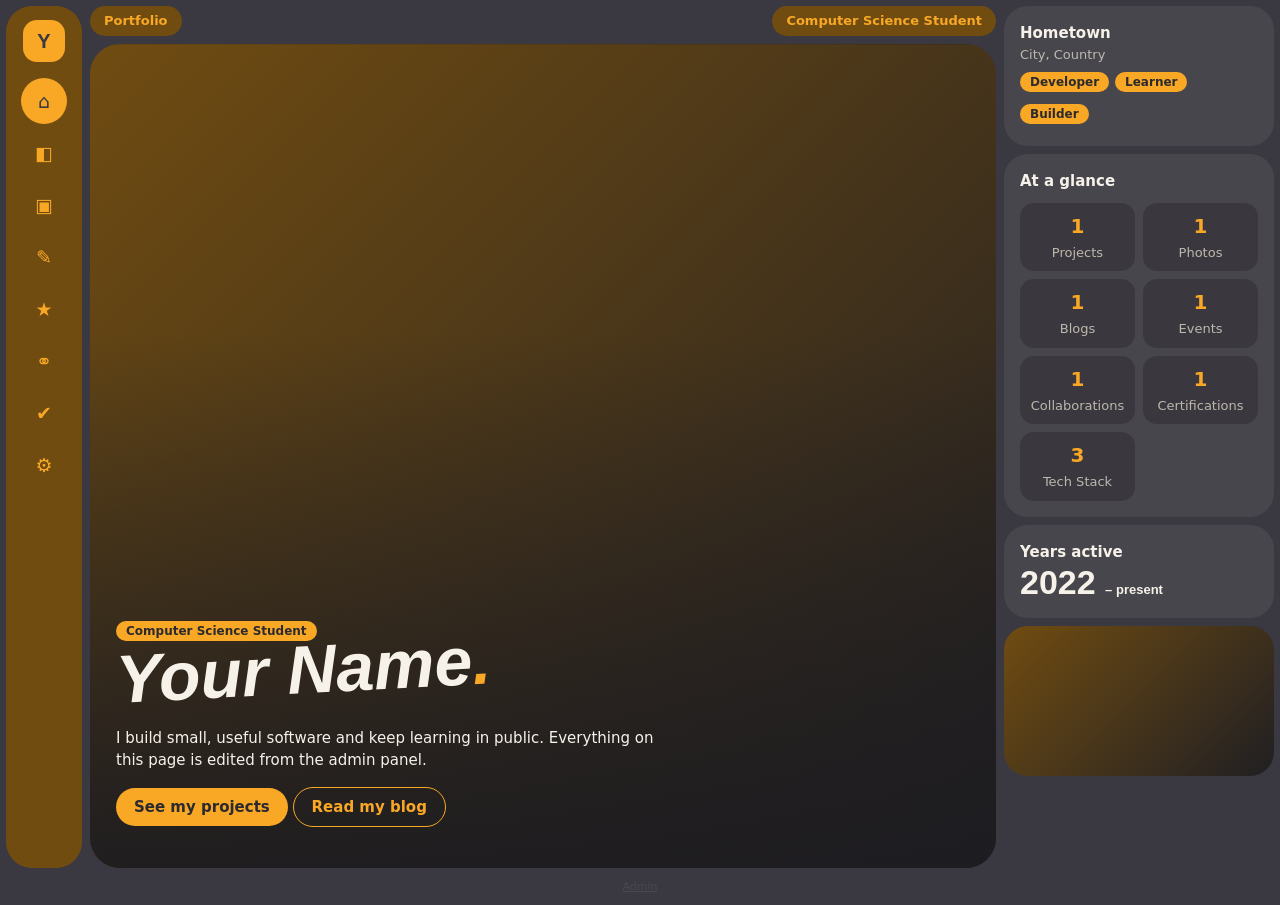
==== commit 198f78b7: "now" ====
--- a/index.html
+++ b/index.html
@@ -1,558 +1,170 @@
 <!DOCTYPE html>
-<html lang="en">
-<head>
-    <meta charset="UTF-8">
-    <meta name="viewport" content="width=device-width, initial-scale=1.0">
-    <title>Nafe Amin Nahid - Portfolio</title>
-    <link rel="stylesheet" href="styles.css">
-    <link href="https://cdnjs.cloudflare.com/ajax/libs/font-awesome/6.0.0/css/all.min.css" rel="stylesheet">
-    <link href="https://fonts.googleapis.com/css2?family=Poppins:wght@300;400;500;600;700&display=swap" rel="stylesheet">
-    <link rel="icon" href="data:image/svg+xml,<svg xmlns='http://www.w3.org/2000/svg' viewBox='0 0 100 100'><text y='.9em' font-size='90'>👨‍💻</text></svg>">
-</head>
-<body>
-    <!-- Cursor -->
-    <div class="cursor"></div>
-    <div class="cursor-follower"></div>
-
-    <!-- Scroll Progress Bar -->
-    <div class="scroll-progress"></div>
-
-    <!-- Theme Toggle -->
-    <button class="theme-toggle" id="themeToggle">
-        <i class="fas fa-sun"></i>
-        <i class="fas fa-moon"></i>
-    </button>
-
-    <!-- Navigation -->
-    <nav class="navbar">
-        <div class="nav-container">
-            <div class="logo">
-                <span class="logo-text">Nahid</span>
-                <span class="logo-dot">.</span>
-            </div>
-            <ul class="nav-menu">
-                <li><a href="#home" class="nav-link">Home</a></li>
-                <li><a href="#about" class="nav-link">About</a></li>
-                <li><a href="#skills" class="nav-link">Skills</a></li>
-                <li><a href="#experience" class="nav-link">Experience</a></li>
-                <li><a href="#projects" class="nav-link">Projects</a></li>
-                <li><a href="#testimonials" class="nav-link">Testimonials</a></li>
-                <li><a href="#contact" class="nav-link">Contact</a></li>
-            </ul>
-            <div class="hamburger">
-                <span></span>
-                <span></span>
-                <span></span>
-            </div>
-        </div>
-    </nav>
-
-    <!-- Hero Section -->
-    <section id="home" class="hero">
-        <div class="hero-bg">
-            <div class="floating-shapes">
-                <div class="shape shape-1"></div>
-                <div class="shape shape-2"></div>
-                <div class="shape shape-3"></div>
-                <div class="shape shape-4"></div>
-            </div>
-        </div>
-        <div class="hero-content">
-            <div class="hero-text">
-                <p class="hero-greeting">Hello, I'm</p>
-                <h1 class="hero-name">Nafe Amin Nahid</h1>
-                <h2 class="hero-title">
-                    <span class="typing-text"></span>
-                    <span class="cursor-blink">|</span>
-                </h2>
-                <p class="hero-description">I craft exceptional digital experiences through innovative web development and much more.</p>
-                <div class="hero-buttons">
-                    <a href="#projects" class="btn btn-primary">
-                        <span>View My Work</span>
-                        <i class="fas fa-arrow-right"></i>
-                    </a>
-                    <a href="#contact" class="btn btn-outline">
-                        <span>Let's Talk</span>
-                        <i class="fas fa-comment"></i>
-                    </a>
-                    <a href="cv (2).pdf" class="btn btn-secondary" download>
-                        <span>Download CV</span>
-                        <i class="fas fa-download"></i>
-                    </a>
-                </div>
-                <div class="social-preview">
-                    <a href="https://www.linkedin.com/in/md-nafe-amin-nahid" class="social-link" data-tooltip="LinkedIn">
-                        <i class="fab fa-linkedin"></i>
-                    </a>
-                    <a href="https://github.com/nahid4942" class="social-link" data-tooltip="GitHub">
-                        <i class="fab fa-github"></i>
-                    </a>
-                    <a href="#" class="social-link" data-tooltip="Twitter">
-                        <i class="fab fa-twitter"></i>
-                    </a>
-                </div>
-            </div>
-            <div class="hero-image">
-                <div class="image-container">
-                    <img src="profile4.jpg" alt="Nafe Amin Nahid">
-                    <div class="image-border"></div>
-                </div>
-                <div class="floating-icons">
-                    <div class="floating-icon"><i class="fab fa-react"></i></div>
-                    <div class="floating-icon"><i class="fab fa-node-js"></i></div>
-                    <div class="floating-icon"><i class="fab fa-js-square"></i></div>
-                    <div class="floating-icon"><i class="fab fa-python"></i></div>
-                </div>
-            </div>
-        </div>
-        <div class="scroll-indicator">
-            <span>Scroll Down</span>
-            <div class="scroll-arrow">
-                <i class="fas fa-chevron-down"></i>
-            </div>
-        </div>
-    </section>
-
-    <!-- About Section -->
-    <section id="about" class="about">
-        <div class="container">
-            <h2 class="section-title" data-aos="fade-up">About Me</h2>
-            <div class="about-content">
-                <div class="about-text" data-aos="fade-right">
-                    <p class="about-intro">I'm a passionate web Developer with 6 month+ of experience creating digital solutions that make a difference.</p>
-                    <p>My journey in web development started with curiosity and has evolved into a deep passion for creating user-centric applications. I working in modern JavaScript data analytics and have a keen eye for design and user experience.</p>
-                    <div class="about-highlights">
-                        <div class="highlight-item">
-                            <i class="fas fa-code"></i>
-                            <div>
-                                <h4>Clean Code</h4>
-                                <p>Writing maintainable and scalable code</p>
-                            </div>
-                        </div>
-                        <div class="highlight-item">
-                            <i class="fas fa-mobile-alt"></i>
-                            <div>
-                                <h4>Responsive Design</h4>
-                                <p>Creating seamless experiences across devices</p>
-                            </div>
-                        </div>
-                        <div class="highlight-item">
-                            <i class="fas fa-rocket"></i>
-                            <div>
-                                <h4>Data Refining</h4>
-                                <p>Optimizing data for better insights</p>
-                            </div>
-                        </div>
-                    </div>
-                    <div class="about-stats">
-                        <div class="stat">
-                            <h3 class="counter" data-target="50">4</h3>
-                            <p>Projects Completed</p>
-                        </div>
-                        <div class="stat">
-                            <h3 class="counter" data-target="3">0.5</h3>
-                            <p>Years Experience</p>
-                        </div>
-                        <div class="stat">
-                            <h3 class="counter" data-target="25">1</h3>
-                            <p>Happy Clients</p>
-                        </div>
-                        <div class="stat">
-                            <h3 class="counter" data-target="95">0</h3>
-                            <p>Satisfaction Rate</p>
-                        </div>
-                    </div>
-                </div>
-                <div class="about-image" data-aos="fade-left">
-                    <div class="image-wrapper">
-                        <img src="profile3.jpg" alt="About Image">
-                        <div class="experience-badge">
-                            <span class="badge-number">6+</span>
-                            <span class="badge-text">Month<br>Experience</span>
-                        </div>
-                    </div>
-                </div>
-            </div>
-        </div>
-    </section>
-
-    <!-- Skills Section -->
-    <section id="skills" class="skills">
-        <div class="container">
-            <h2 class="section-title" data-aos="fade-up">My Skills</h2>
-            <div class="skills-content">
-                <div class="skills-categories">
-                    <div class="category active" data-category="frontend">Frontend</div>
-                   
-                    <div class="category" data-category="tools">Tools</div>
-                    <div class="category" data-category="other">DATA ANALYSIS</div>
-                </div>
-                <div class="skills-grid">
-                    <!-- Frontend Skills -->
-                    <div class="skill-card frontend" data-aos="fade-up" data-aos-delay="100">
-                        <div class="skill-icon">
-                            <i class="fab fa-html5"></i>
-                        </div>
-                        <h3>HTML5</h3>
-                        <p>Semantic markup and accessibility</p>
-                        <div class="skill-progress">
-                            <div class="progress-bar" data-progress="95"></div>
-                        </div>
-                    </div>
-                    <div class="skill-card frontend" data-aos="fade-up" data-aos-delay="200">
-                        <div class="skill-icon">
-                            <i class="fab fa-css3-alt"></i>
-                        </div>
-                        <h3>CSS3</h3>
-                        <p>Modern CSS and animations</p>
-                        <div class="skill-progress">
-                            <div class="progress-bar" data-progress="90"></div>
-                        </div>
-                    </div>
-                    <div class="skill-card frontend" data-aos="fade-up" data-aos-delay="300">
-                        <div class="skill-icon">
-                            <i class="fab fa-js-square"></i>
-                        </div>
-                        <h3>JavaScript</h3>
-                        <p>ES6+ and modern frameworks</p>
-                        <div class="skill-progress">
-                            <div class="progress-bar" data-progress="88"></div>
-                        </div>
-                    </div>
-                    <div class="skill-card frontend" data-aos="fade-up" data-aos-delay="400">
-                        <div class="skill-icon">
-                            <i class="fab fa-react"></i>
-                        </div>
-                        <h3>React</h3>
-                        <p>Component-based development</p>
-                        <div class="skill-progress">
-                            <div class="progress-bar" data-progress="85"></div>
-                        </div>
-                    </div>
-                    <!-- Backend Skills -->
-                    <div class="skill-card backend" data-aos="fade-up" data-aos-delay="100">
-                        <div class="skill-icon">
-                            <i class="fab fa-node-js"></i>
-                        </div>
-                        <h3>Node.js</h3>
-                        <p>Server-side JavaScript</p>
-                        <div class="skill-progress">
-                            <div class="progress-bar" data-progress="80"></div>
-                        </div>
-                    </div>
-                    <div class="skill-card backend" data-aos="fade-up" data-aos-delay="200">
-                        <div class="skill-icon">
-                            <i class="fas fa-database"></i>
-                        </div>
-                        <h3>MongoDB</h3>
-                        <p>NoSQL database management</p>
-                        <div class="skill-progress">
-                            <div class="progress-bar" data-progress="75"></div>
-                        </div>
-                    </div>
-                    <!-- Tools -->
-                    <div class="skill-card tools" data-aos="fade-up" data-aos-delay="100">
-                        <div class="skill-icon">
-                            <i class="fab fa-git-alt"></i>
-                        </div>
-                        <h3>Git</h3>
-                        <p>Version control</p>
-                        <div class="skill-progress">
-                            <div class="progress-bar" data-progress="85"></div>
-                        </div>
-                    </div>
-                    <div class="skill-card tools" data-aos="fade-up" data-aos-delay="200">
-                        <div class="skill-icon">
-                            <i class="fab fa-docker"></i>
-                        </div>
-                        <h3>Docker</h3>
-                        <p>Containerization</p>
-                        <div class="skill-progress">
-                            <div class="progress-bar" data-progress="70"></div>
-                        </div>
-                    </div>
-                </div>
-            </div>
-        </div>
-    </section>
-
-    <!-- Experience Section 
-    <section id="experience" class="experience">
-        <div class="container">
-            <h2 class="section-title" data-aos="fade-up">Experience</h2>
-            <div class="timeline">
-                <div class="timeline-item" data-aos="fade-right">
-                    <div class="timeline-marker"></div>
-                    <div class="timeline-content">
-                        <h3> Frontend Developer</h3>
-                        <h4>Tech Solutions Inc.</h4>
-                        <span class="timeline-date">2022 - Present</span>
-                        <p>Led frontend development for multiple projects, improved performance by 40%, and mentored junior developers.</p>
-                        <ul>
-                            <li>Developed responsive web applications using React and TypeScript</li>
-                            <li>Implemented modern UI/UX designs with high attention to detail</li>
-                            <li>Collaborated with cross-functional teams to deliver projects on time</li>
-                        </ul>
-                    </div>
-                </div>
-                <div class="timeline-item" data-aos="fade-left">
-                    <div class="timeline-marker"></div>
-                    <div class="timeline-content">
-                        <h3>Full Stack Developer</h3>
-                        <h4>Digital Agency Co.</h4>
-                        <span class="timeline-date">2021 - 2022</span>
-                        <p>Developed full-stack web applications and contributed to system architecture decisions.</p>
-                        <ul>
-                            <li>Built RESTful APIs using Node.js and Express</li>
-                            <li>Implemented database design and optimization</li>
-                            <li>Maintained and improved existing codebases</li>
-                        </ul>
-                    </div>
-                </div>
-                <div class="timeline-item" data-aos="fade-right">
-                    <div class="timeline-marker"></div>
-                    <div class="timeline-content">
-                        <h3>Junior Web Developer</h3>
-                        <h4>StartUp Ventures</h4>
-                        <span class="timeline-date">2020 - 2021</span>
-                        <p>Started my professional journey developing websites and learning industry best practices.</p>
-                        <ul>
-                            <li>Created responsive websites using HTML, CSS, and JavaScript</li>
-                            <li>Learned version control and collaborative development</li>
-                            <li>Participated in code reviews and team meetings</li>
-                        </ul>
-                    </div>
-                </div>
-            </div>
-        </div>
-    </section>  -->
-
-    <!-- Projects Section (Enhanced)  -->
-    <section id="projects" class="projects">
-        <div class="container">
-            <h2 class="section-title" data-aos="fade-up">Featured Projects</h2>
-            <div class="project-filters">
-                <button class="filter-btn active" data-filter="all">All</button>
-                <button class="filter-btn" data-filter="web">Web Apps</button>
-                <button class="filter-btn" data-filter="mobile">Mobile</button>
-                <button class="filter-btn" data-filter="design">Design</button>
-            </div>
-            <div class="projects-grid">
-                <div class="project-card web" data-aos="fade-up" data-aos-delay="100">
-                    <div class="project-image">
-                        <img src="saree.PNG" alt="E-Commerce Platform">
-                        <div class="project-overlay">
-                            <div class="project-links">
-                                <a href="#" class="project-link" data-tooltip="Live Demo">
-                                    <i class="fas fa-external-link-alt"></i>
-                                </a>
-                                <a href="#" class="project-link" data-tooltip="GitHub">
-                                    <i class="fab fa-github"></i>
-                                </a>
-                                <a href="#" class="project-link" data-tooltip="Details">
-                                    <i class="fas fa-info-circle"></i>
-                                </a>
-                            </div>
-                        </div>
-                    </div>
-                    <div class="project-content">
-                        <div class="project-category">Web Application</div>
-                        <h3>E-Commerce Platform (sareeshop)</h3>
-                        <p>A full-featured e-commerce solution with payment integration, admin dashboard, and real-time inventory management.</p>
-                        
-                        <div class="project-tech">
-                            <span class="tech-tag">React</span>
-                            <span class="tech-tag">Node.js</span>
-                            <span class="tech-tag">MongoDB</span>
-                            <span class="tech-tag">Stripe</span>
-                             
-                        </div>
-                    </div>
-                </div>
-                <div class="project-card mobile" data-aos="fade-up" data-aos-delay="200">
-                    <div class="project-image">
-                        <img src="tong.PNG" alt="Task Management">
-                        <div class="project-overlay">
-                            <div class="project-links">
-                                <a href="#" class="project-link" data-tooltip="Live Demo">
-                                    <i class="fas fa-external-link-alt"></i>
-                                </a>
-                                <a href="#" class="project-link" data-tooltip="GitHub">
-                                    <i class="fab fa-github"></i>
-                                </a>
-                            </div>
-                        </div>
-                    </div>
-                    <div class="project-content">
-                        <div class="project-category">Mobile App</div>
-                        <h3>Bill calculator</h3>
-                        <p>A mobile app for calculating bills and expenses with a user-friendly interface.</p>
-                        <div class="project-tech">
-                            <span class="tech-tag">React Native</span>
-                            <span class="tech-tag">Firebase</span>
-                            <span class="tech-tag">Redux</span>
-                        </div>
-                    </div>
-                </div>
-                <div class="project-card design" data-aos="fade-up" data-aos-delay="300">
-                    <div class="project-image">
-                        <img src="backpackergo.PNG" alt="Weather Dashboard">
-                        <div class="project-overlay">
-                            <div class="project-links">
-                                <a href="#" class="project-link" data-tooltip="Live Demo">
-                                    <i class="fas fa-external-link-alt"></i>
-                                </a>
-                                <a href="#" class="project-link" data-tooltip="GitHub">
-                                    <i class="fab fa-github"></i>
-                                </a>
-                            </div>
-                        </div>
-                    </div>
-                    <div class="project-content">
-                        <div class="project-category">Web Design</div>
-                        <h3>trip planner</h3>
-                        <p>A beautiful trip planning application with interactive maps, itineraries, and location-based services.</p>
-                        <div class="project-tech">
-                            <span class="tech-tag">Vue.js</span>
-                            <span class="tech-tag">Chart.js</span>
-                            <span class="tech-tag">API</span>
-                        </div>
-                    </div>
-                </div>
-            </div>
-        </div>
-    </section> 
-
-
-   
-
-    <!-- Testimonials Section 
-    <section id="testimonials" class="testimonials">
-        <div class="container">
-            <h2 class="section-title" data-aos="fade-up">What Clients Say</h2>
-            <div class="testimonials-slider">
-                <div class="testimonial-card active" data-aos="fade-up">
-                    <div class="testimonial-content">
-                        <div class="quote-icon">
-                            <i class="fas fa-quote-left"></i>
-                        </div>
-                        <p>"John delivered exceptional work on our e-commerce platform. His attention to detail and technical expertise exceeded our expectations."</p>
-                        <div class="client-info">
-                            <img src="https://via.placeholder.com/60x60" alt="Client">
-                            <div>
-                                <h4>Sarah Johnson</h4>
-                                <span>CEO, TechStart Inc.</span>
-                            </div>
-                        </div>
-                    </div>
-                </div>
-                <div class="testimonial-card">
-                    <div class="testimonial-content">
-                        <div class="quote-icon">
-                            <i class="fas fa-quote-left"></i>
-                        </div>
-                        <p>"Working with John was a pleasure. He's professional, communicative, and delivers high-quality code on time."</p>
-                        <div class="client-info">
-                            <img src="https://via.placeholder.com/60x60" alt="Client">
-                            <div>
-                                <h4>Michael Chen</h4>
-                                <span>CTO, Digital Solutions</span>
-                            </div>
-                        </div>
-                    </div>
-                </div>
-            </div>
-            <div class="testimonial-dots">
-                <span class="dot active"></span>
-                <span class="dot"></span>
-            </div>
-        </div>
-    </section> -->
-
-    <!-- Contact Section (Enhanced) -->
-    <section id="contact" class="contact">
-        <div class="container">
-            <h2 class="section-title" data-aos="fade-up">Let's Work Together</h2>
-            <div class="contact-content">
-                <div class="contact-info" data-aos="fade-right">
-                    <h3>Get in touch</h3>
-                    <p>I'm always excited to work on new projects and collaborate with amazing people. Let's create something great together!</p>
-                    <div class="contact-details">
-                        <div class="contact-item">
-                            <div class="contact-icon">
-                                <i class="fas fa-envelope"></i>
-                            </div>
-                            <div class="contact-text">
-                                <h4>Email</h4>
-                                <span>nafeaminnahid1978@gmail.com</span>
-                            </div>
-                        </div>
-                        <div class="contact-item">
-                            <div class="contact-icon">
-                                <i class="fas fa-phone"></i>
-                            </div>
-                            <div class="contact-text">
-                                <h4>Phone</h4>
-                                <span>+88 01740234701</span>
-                            </div>
-                        </div>
-                        <div class="contact-item">
-                            <div class="contact-icon">
-                                <i class="fas fa-map-marker-alt"></i>
-                            </div>
-                            <div class="contact-text">
-                                <h4>Location</h4>
-                                <span>Dhaka, Bangladesh</span>
-                            </div>
-                        </div>
-                    </div>
-                    <div class="social-links">
-                        <a href="#" data-tooltip="LinkedIn"><i class="fab fa-linkedin"></i></a>
-                        <a href="#" data-tooltip="GitHub"><i class="fab fa-github"></i></a>
-                        <a href="#" data-tooltip="Twitter"><i class="fab fa-twitter"></i></a>
-                        <a href="#" data-tooltip="Instagram"><i class="fab fa-instagram"></i></a>
-                    </div>
-                </div>
-                <div class="contact-form-container" data-aos="fade-left">
-                    <iframe src="https://docs.google.com/forms/d/e/1FAIpQLSdmOO0Vrh4Aj7uF-gx1yRxUsHavOND3QjuhLZrooJs4tPQ_3w/viewform?embedded=true" width="640" height="600" frameborder="0" marginheight="0" marginwidth="0">Loading…</iframe>
-                </div>
-            </div>
-        </div>
-    </section>
-
-    <!-- Footer -->
-    <footer class="footer">
-        <div class="container">
-            <div class="footer-content">
-                <div class="footer-left">
-                    <div class="logo">
-                        <span class="logo-text">Nahid</span>
-                        <span class="logo-dot">.</span>
-                    </div>
-                    <p>Creating digital experiences that inspire and engage.</p>
-                </div>
-                <div class="footer-right">
-                    <div class="footer-links">
-                        <a href="#home">Home</a>
-                        <a href="#about">About</a>
-                        <a href="#projects">Projects</a>
-                        <a href="#contact">Contact</a>
-                    </div>
-                </div>
-            </div>
-            <div class="footer-bottom">
-                <p>&copy; 2024 Nafe Amin Nahid. All rights reserved.</p>
-                <p>Made with <i class="fas fa-heart"></i> and lots of coffee</p>
-            </div>
-        </div>
-    </footer>
-
-    <!-- Back to Top Button -->
-    <button class="back-to-top" id="backToTop">
-        <i class="fas fa-chevron-up"></i>
-    </button>
-
-    <script src="script.js"></script>
-</body>
-</html>
-
+<html lang="en"><head><meta charset="utf-8">
+<meta name="viewport" content="width=device-width, initial-scale=1, viewport-fit=cover">
+<title>CS Student Portfolio</title>
+<style>
+:root{--bg:#3a3840;--pan:#46434b;--gold:#f9a825;--gd:#7a5f2c;--tx:#f6f2ea;--mut:#bdb8ae;color-scheme:dark;box-sizing:border-box;padding-top:env(safe-area-inset-top,0px);padding-bottom:env(safe-area-inset-bottom,0px)}
+*{box-sizing:border-box}html{scroll-padding-top:env(safe-area-inset-top,0px);-webkit-text-size-adjust:100%}h2,h3,p,.t{overflow-wrap:anywhere}img{max-width:100%}
+body{margin:0;min-height:100vh;color:var(--tx);font:15px/1.5 "Trebuchet MS","Segoe UI",system-ui,sans-serif;background:radial-gradient(circle at 15% 90%,var(--gold) 0,transparent 45%),radial-gradient(circle at 90% 10%,#d8d4cc 0,transparent 40%),var(--gd)}
+button,input,textarea,select{font:inherit;color:inherit}
+.shell{margin:0;padding:0}
+.app{display:grid;grid-template-columns:76px 1fr 270px;gap:8px;background:var(--bg);border-radius:0;padding:6px;min-height:calc(100vh - 26px);min-height:calc(100dvh - 26px)}
+.rail{background:var(--gd);border-radius:26px;display:flex;flex-direction:column;align-items:center;gap:6px;padding:14px 0}
+.logo{width:42px;height:42px;border-radius:14px;background:var(--gold);color:#3a3840;font:900 20px Impact,sans-serif;display:grid;place-items:center;margin-bottom:10px}
+.rail button{width:46px;height:46px;border:0;border-radius:50%;background:none;color:var(--gold);font-size:19px;cursor:pointer}
+.rail button.on{background:var(--gold);color:#3a3840}.rail button:focus-visible,.btn:focus-visible,.card:focus-visible{outline:2px solid #fff;outline-offset:2px}
+.stage{min-width:0;display:flex;flex-direction:column;gap:8px}
+.top{display:flex;justify-content:space-between;align-items:center;gap:8px;flex-wrap:wrap}
+.pill{background:var(--gd);color:var(--gold);border-radius:20px;padding:5px 14px;font-size:13px;font-weight:700}
+h1,h2,h3{margin:0}h2{font:900 26px Impact,"Arial Narrow",sans-serif;letter-spacing:.5px}
+.hero{position:relative;flex:1;min-height:440px;border-radius:30px 30px 30px 30px;overflow:hidden;background:var(--fb) center/cover;display:flex;align-items:flex-end}
+.hero:before,.card:before{content:"";position:absolute;inset:0;background:linear-gradient(0deg,#1d1c20ee 0,#1d1c2000 65%)}
+.hero .in{position:relative;padding:26px;max-width:620px}
+.name{font:italic 900 clamp(38px,7vw,68px)/.95 Impact,"Arial Black",sans-serif;transform:rotate(-3deg);transform-origin:left;margin-bottom:14px}
+.name span{color:var(--gold)}
+.btn{border:0;background:var(--gold);color:#2b2a2f;font-weight:700;border-radius:20px;padding:8px 18px;cursor:pointer;text-decoration:none;display:inline-block}
+.btn.alt{background:none;border:1.5px solid var(--gold);color:var(--gold)}.btn.sm{padding:4px 12px;font-size:13px}.btn.red{background:#c0504d;color:#fff}
+.grid{display:grid;grid-template-columns:repeat(auto-fill,minmax(210px,1fr));gap:12px}
+.card{position:relative;min-height:230px;border-radius:24px;overflow:hidden;background:var(--fb) center/cover;display:flex;align-items:flex-end;cursor:pointer;border:0;text-align:left;width:100%}
+.card .in{position:relative;padding:16px;width:100%}.card h3{font-size:17px}.card p{margin:4px 0 0;color:#e2ddd3;font-size:13px;display:-webkit-box;-webkit-line-clamp:3;-webkit-box-orient:vertical;overflow:hidden}
+.tag{display:inline-block;background:var(--gold);color:#2b2a2f;border-radius:12px;padding:1px 10px;font-size:12px;font-weight:700;margin-bottom:6px}
+.bar{height:6px;border-radius:3px;background:#fff3;margin-top:8px}.bar i{display:block;height:100%;border-radius:3px;background:var(--gold)}
+.side{display:flex;flex-direction:column;gap:8px}
+.box{background:var(--pan);border-radius:24px;padding:16px}
+.mut{color:var(--mut);font-size:13px}.chips{display:flex;gap:6px;flex-wrap:wrap;margin-top:8px}
+.big{font:900 34px Impact,sans-serif}.stats{display:grid;grid-template-columns:1fr 1fr;gap:8px;margin-top:10px}
+.stats div{background:#0003;border-radius:14px;padding:8px;text-align:center}.stats b{color:var(--gold);font-size:20px;display:block}
+.media{border-radius:24px;min-height:150px;background:var(--fb) center/cover}
+.empty{padding:40px;text-align:center;color:var(--mut);background:#0003;border-radius:24px;grid-column:1/-1}
+.modal{position:fixed;inset:0;background:#000b;display:grid;place-items:center;padding:16px;z-index:50}
+.mbox{background:var(--pan);border-radius:28px;max-width:560px;width:100%;max-height:90vh;overflow:auto}
+.mimg{height:240px;background:var(--fb) center/cover}.mbody{padding:20px}
+/* admin */
+.adm{margin:0;padding:0}
+.panel{background:var(--bg);border-radius:0;padding:10px;min-height:100vh;min-height:100dvh}
+.tabs{display:flex;gap:6px;flex-wrap:wrap;margin:14px 0}.tabs button{border:1.5px solid var(--gold);background:none;color:var(--gold);border-radius:18px;padding:5px 14px;cursor:pointer}.tabs .on{background:var(--gold);color:#2b2a2f}
+.two{display:grid;grid-template-columns:1fr 1fr;gap:16px}
+.row{display:flex;gap:10px;align-items:center;background:var(--pan);border-radius:16px;padding:8px;margin-bottom:8px}
+.th{width:54px;height:54px;border-radius:12px;background:var(--fb) center/cover;flex:none}.row .t{flex:1;min-width:0;overflow:hidden;text-overflow:ellipsis;white-space:nowrap}
+label{display:block;font-size:13px;color:var(--mut);margin:10px 0 3px}
+input,textarea,select{width:100%;background:#0004;border:1px solid #fff3;border-radius:12px;padding:8px 12px}textarea{min-height:90px;resize:vertical}
+.acts{display:flex;gap:8px;flex-wrap:wrap;margin-top:14px}
+.sw{width:40px;height:40px;border-radius:50%;border:5px solid;cursor:pointer}.sw:focus-visible{outline:2px solid #fff;outline-offset:2px}input[type=color]{height:44px;padding:3px;cursor:pointer}
+.ftr{text-align:center;padding:0 0 8px;background:var(--bg)}.ftr a{font-size:11px;color:var(--mut);opacity:.12}.ftr a:hover,.ftr a:focus-visible{opacity:1}
+@media(max-width:860px){.ftr{padding-bottom:76px}}
+.bl{min-height:100vh;min-height:100dvh;background:var(--bg);padding:10px 12px 24px}
+.bh{display:flex;justify-content:space-between;align-items:center;gap:8px;flex-wrap:wrap;margin-bottom:12px}
+.bgrid{grid-template-columns:repeat(auto-fill,minmax(260px,1fr))}.feat{grid-column:1/-1;min-height:340px}
+a.card{text-decoration:none;color:inherit}
+.art{max-width:760px;margin:0 auto}.cover{height:min(46vh,380px);border-radius:24px;background:var(--fb) center/cover}
+.ab{padding:18px 4px}.ab h1{font:900 clamp(28px,5vw,44px)/1.1 Impact,"Arial Narrow",sans-serif;margin:8px 0}.ab p{font-size:17px;line-height:1.7}.pn{display:flex;justify-content:space-between;gap:8px;flex-wrap:wrap;margin-top:24px}
+@media(max-width:1100px){.app{grid-template-columns:76px 1fr}.side{grid-column:1/-1;display:grid;grid-template-columns:repeat(auto-fit,minmax(220px,1fr))}}
+@media(min-width:1500px){.grid{grid-template-columns:repeat(auto-fill,minmax(250px,1fr))}}
+@media(max-width:860px){
+.app{grid-template-columns:1fr;border-radius:0;padding:4px 4px 76px;gap:6px}
+.rail{position:fixed;left:6px;right:6px;bottom:calc(6px + env(safe-area-inset-bottom,0px));z-index:20;flex-direction:row;justify-content:space-around;gap:2px;padding:6px;border-radius:28px;overflow-x:auto;box-shadow:0 8px 24px #0008}
+.logo{display:none}.rail button{width:40px;height:40px;flex:none;font-size:17px}
+.hero{min-height:380px;border-radius:24px}.hero .in{padding:18px}
+.grid{grid-template-columns:repeat(auto-fill,minmax(150px,1fr));gap:10px}
+.card{min-height:190px;border-radius:20px}.card .in{padding:12px}
+.side{grid-template-columns:1fr 1fr}.two{grid-template-columns:1fr}
+.panel{padding:8px}
+.tabs{flex-wrap:nowrap;overflow-x:auto;padding-bottom:4px}.tabs button{flex:none}
+.row{flex-wrap:wrap}.row .t{flex-basis:calc(100% - 70px)}
+input,textarea,select{font-size:16px}
+.mimg{height:180px}h2{font-size:22px}
+}
+@media(max-width:520px){.side{grid-template-columns:1fr}}
+@media(prefers-reduced-motion:no-preference){.card{transition:transform .15s}.card:hover{transform:translateY(-3px)}}
+</style></head><body>
+<div id="root"></div>
+<script>
+const SEC=[['projects','Projects','Project','Tech / tags'],['photos','Photos','Photo','Caption'],['blogs','Blogs','Blog post','Read time'],['events','Events','Event','Location'],['collabs','Collaborations','Collaboration','Partner / role'],['certs','Certifications','Certificate','Issuer'],['stack','Tech Stack','Skill','Level (0-100)']];
+const IC={home:'⌂',projects:'◧',photos:'▣',blogs:'✎',events:'★',collabs:'⚭',certs:'✔',stack:'⚙'};
+const $=s=>document.querySelector(s);
+const esc=s=>String(s==null?'':s).replace(/[&<>"']/g,c=>({'&':'&amp;','<':'&lt;','>':'&gt;','"':'&quot;',"'":'&#39;'}[c]));
+const uid=()=>Math.random().toString(36).slice(2,9);
+function seed(){const it=(title,desc,meta,date)=>({id:uid(),title,desc,img:'',link:'',meta,date});
+return{profile:{name:'Your Name',role:'Computer Science Student',bio:'I build small, useful software and keep learning in public. Everything on this page is edited from the admin panel.',hero:'',avatar:'',location:'City, Country',tags:'Developer, Learner, Builder',since:'2022',email:'',github:'',pin:'admin123'},
+projects:[it('Campus Event Planner','A web app that helps student clubs plan and promote events.','React, Node.js','2026-03')],
+photos:[it('Hackathon night','Our team before the demo.','Dhaka','2026-02')],
+blogs:[it('What I learned from my first hackathon','Notes on shipping in 24 hours.','4 min read','2026-04')],
+events:[it('University Programming Contest','Placed in the top ten.','Main campus','2026-05')],
+collabs:[it('Open-source docs sprint','Translated documentation with a community team.','Community maintainers','2026-01')],
+certs:[it('Introduction to Databases','Completed coursework and final exam.','Coursera','2025-11')],
+stack:[it('Python','Scripts, data work, coursework.','85',''),it('JavaScript','Front-end and Node.js.','75',''),it('SQL','Queries and schema design.','65','')]}}
+let D;try{D=JSON.parse(localStorage.getItem('pf'))}catch(e){}
+if(!D||!D.profile)D=seed();
+const PRE=[['Amber','#f9a825','#3a3840'],['Sky','#38bdf8','#2b3342'],['Mint','#34d399','#27353a'],['Rose','#fb7185','#3b2f38'],['Violet','#a78bfa','#33304a'],['Lime','#a3e635','#2f3628']];
+['projects','photos','blogs','events','collabs','certs','stack'].forEach(k=>{if(!Array.isArray(D[k]))D[k]=[]});
+function applyTheme(){const P=D.profile,a=P.accent||'#f9a825',b=P.base||'#3a3840',r=document.documentElement.style;
+ const sh=(h,t)=>{const n=parseInt(h.slice(1),16);return '#'+[n>>16,n>>8&255,n&255].map(v=>Math.round(t<0?v*(1+t):v+(255-v)*t).toString(16).padStart(2,'0')).join('')};
+ r.setProperty('--gold',a);r.setProperty('--gd',sh(a,-.55));r.setProperty('--bg',b);r.setProperty('--pan',sh(b,.07));r.setProperty('--fb','linear-gradient(135deg,'+sh(a,-.55)+','+sh(b,-.45)+')')}
+applyTheme();
+function save(){try{localStorage.setItem('pf',JSON.stringify(D));return true}catch(e){alert('Storage is full. Use smaller images or paste image links instead.');return false}}
+const bg=u=>u?`style="background-image:url('${esc(u)}')"`:'';
+let ed=null,tab='profile',modal=null;
+function route(){const h=location.hash.slice(1)||'home';if(h==='admin')admin();else if(h==='blog'||h==='blogs'||h.startsWith('post-'))location.replace('blog.html');else pub(h)}
+function pub(sec){
+ const P=D.profile,s=SEC.find(x=>x[0]===sec);
+ const nav=[['home','Home']].concat(SEC.map(x=>[x[0],x[1]])).map(([k,l])=>`<button class="${k===sec?'on':''}" title="${l}" aria-label="${l}" onclick="${k==='blogs'?"location.href='blog.html'":"location.hash='"+k+"'"}">${IC[k]}</button>`).join('');
+ let main;
+ if(!s){main=`<div class="hero" ${bg(P.hero)}><div class="in"><span class="tag">${esc(P.role)}</span><div class="name">${esc(P.name)}<span>.</span></div><p>${esc(P.bio)}</p><p><button class="btn" onclick="location.hash='projects'">See my projects</button> <a class="btn alt" href="blog.html">Read my blog</a> ${P.cv?`<button class="btn alt" onclick="dlCV()">⬇ Download CV</button>`:''} ${P.github?`<a class="btn alt" href="${esc(P.github)}" target="_blank" rel="noopener">GitHub</a>`:''} ${P.email?`<a class="btn alt" href="mailto:${esc(P.email)}">Email me</a>`:''}</p></div></div>`}
+ else{const L=D[s[0]]||[];main=`<h2>${s[1]}</h2><div class="grid">${L.length?L.map(i=>`<button class="card" ${bg(i.img)} onclick="openItem('${s[0]}','${i.id}')"><div class="in">${i.meta&&s[0]!=='stack'?`<span class="tag">${esc(i.meta)}</span>`:''}<h3>${esc(i.title)}</h3><p>${esc(i.desc)}</p>${s[0]==='stack'?`<div class="bar"><i style="width:${Math.min(100,+i.meta||0)}%"></i></div>`:''}</div></button>`).join(''):`<div class="empty">Nothing here yet. Add ${s[1].toLowerCase()} from the admin panel.</div>`}</div>`}
+ const ph=(D.photos||[]).filter(p=>p.img).slice(-1)[0];
+ const yrs=P.since?`${esc(P.since)} <small style="font-size:13px">– present</small>`:'';
+ $('#root').innerHTML=`<div class="shell"><div class="app"><nav class="rail"><div class="logo">${esc((P.name||'P')[0])}</div>${nav}</nav>
+ <main class="stage"><div class="top"><span class="pill">${s?'Back to home':'Portfolio'}</span><span class="pill">${esc(P.role)}</span></div>${main}</main>
+ <aside class="side"><div class="box"><b>Hometown</b><div class="mut">${esc(P.location)}</div><div class="chips">${P.tags.split(',').filter(t=>t.trim()).map(t=>`<span class="tag">${esc(t.trim())}</span>`).join('')}</div></div>
+ <div class="box"><b>At a glance</b><div class="stats">${SEC.map(x=>`<div><b>${(D[x[0]]||[]).length}</b><span class="mut">${x[1]}</span></div>`).join('')}</div></div>
+ <div class="box"><b>Years active</b><div class="big">${yrs}</div></div>
+ <div class="media" ${bg(ph&&ph.img)}></div></div><footer class="ftr"><a href="#admin" aria-label="Admin">Admin</a></footer></div>`;
+ if(modal)showModal()}
+function openItem(k,id){modal={k,id};showModal()}
+function showModal(){const i=(D[modal.k]||[]).find(x=>x.id===modal.id);if(!i){modal=null;return}
+ const d=document.createElement('div');d.className='modal';d.onclick=e=>{if(e.target===d){modal=null;d.remove()}};
+ d.innerHTML=`<div class="mbox"><div class="mimg" ${bg(i.img)}></div><div class="mbody"><h2>${esc(i.title)}</h2><p class="mut">${esc([i.meta,i.date].filter(Boolean).join(' • '))}</p><p>${esc(i.desc)}</p><p>${i.link?`<a class="btn" href="${esc(i.link)}" target="_blank" rel="noopener">Open link</a> `:''}<button class="btn alt" onclick="modal=null;this.closest('.modal').remove()">Close</button></p></div></div>`;
+ document.body.appendChild(d)}
+const sortedBlogs=()=>(D.blogs||[]).slice().sort((a,b)=>(b.date||'').localeCompare(a.date||''));
+function blog(){const P=D.profile,L=sortedBlogs();
+ const c=(i,big)=>`<a class="card ${big?'feat':''}" href="#post-${i.id}" ${bg(i.img)}><div class="in">${i.meta?`<span class="tag">${esc(i.meta)}</span>`:''}<h3>${esc(i.title)}</h3><p>${esc(i.desc)}</p><span class="mut">${esc(i.date||'')}</span></div></a>`;
+ $('#root').innerHTML=`<div class="bl"><header class="bh"><a class="btn alt sm" href="#home">← Portfolio</a><h2>${esc(P.name)}’s Blog</h2><a class="btn alt sm" href="#admin">Admin</a></header>${L.length?`<div class="grid bgrid">${c(L[0],1)}${L.slice(1).map(i=>c(i)).join('')}</div>`:'<div class="empty">No posts yet. Add one from the admin panel.</div>'}</div>`;scrollTo(0,0)}
+function post(id){const P=D.profile,L=sortedBlogs(),i=L.find(x=>x.id===id);
+ if(!i){location.hash='blog';return}
+ const k=L.indexOf(i),n=L[k-1],p=L[k+1];
+ const body=(i.body||i.desc||'').split(/\n{2,}/).map(t=>`<p>${esc(t).replace(/\n/g,'<br>')}</p>`).join('');
+ $('#root').innerHTML=`<div class="bl"><header class="bh"><a class="btn alt sm" href="#blog">← All posts</a><a class="btn alt sm" href="#home">Portfolio</a></header><article class="art"><div class="cover" ${bg(i.img)}></div><div class="ab">${i.meta?`<span class="tag">${esc(i.meta)}</span>`:''}<h1>${esc(i.title)}</h1><p class="mut">${esc([P.name,i.date].filter(Boolean).join(' • '))}</p>${body}${i.link?`<p><a class="btn" href="${esc(i.link)}" target="_blank" rel="noopener">Open link</a></p>`:''}<div class="pn">${p?`<a class="btn alt sm" href="#post-${p.id}">← ${esc(p.title)}</a>`:'<span></span>'}${n?`<a class="btn alt sm" href="#post-${n.id}">${esc(n.title)} →</a>`:''}</div></div></article></div>`;scrollTo(0,0)}
+/* ---------- admin ---------- */
+function admin(){
+ if(sessionStorage.getItem('ok')!=='1'){$('#root').innerHTML=`<div class="adm"><div class="panel" style="max-width:380px;margin:60px auto;min-height:0;border-radius:30px"><h2>Admin sign in</h2><label>PIN</label><input id="pin" type="password" autofocus><div class="acts"><button class="btn" onclick="login()">Sign in</button><a class="btn alt" href="#home">Back to site</a></div><p class="mut">Default PIN is admin123. Change it under Profile. This PIN only keeps casual visitors out; it is not real security.</p></div></div>`;$('#pin').onkeydown=e=>{if(e.key==='Enter')login()};return}
+ const tabs=[['profile','Profile'],['settings','Settings'],['blogsite','Blog site']].concat(SEC.map(x=>[x[0],x[1]]));
+ let body;
+ if(tab==='blogsite'){body=blogsiteHtml()}else if(tab==='settings'){body=settingsHtml()}else if(tab==='profile'){const P=D.profile;body=`<div class="two"><div>${f('name','Name',P.name)}${f('role','Role',P.role)}${f('location','Hometown',P.location)}${f('tags','Tags (comma separated)',P.tags)}${f('since','Active since (year)',P.since)}</div><div>${f('email','Email',P.email)}${f('github','GitHub link',P.github)}${f('pin','Admin PIN',P.pin)}<label>Hero background image</label><input id="p_hero" placeholder="Image link" value="${esc(P.hero&&P.hero.startsWith('data:')?'':P.hero)}"><input type="file" accept="image/*" onchange="up(this,'p_hero')"><label>CV (PDF)</label><input id="p_cv" placeholder="CV link, or upload a file below" value="${esc(P.cv&&P.cv.startsWith('data:')?'':P.cv)}"><input type="file" accept=".pdf,application/pdf" onchange="upCV(this)">${P.cv&&P.cv.startsWith('data:')?'<p class="mut">A CV file is saved. Choose a new file to replace it.</p>':''}</div></div><label>Bio</label><textarea id="p_bio">${esc(P.bio)}</textarea><div class="acts"><button class="btn" onclick="saveProfile()">Save profile</button></div>`}
+ else{const s=SEC.find(x=>x[0]===tab),L=D[tab],e=ed&&ed.k===tab?(L.find(x=>x.id===ed.id)||{}):{};
+ body=`<div class="two"><div><h3>${s[1]} (${L.length})</h3>${tab==='blogs'?' <a class="btn alt sm" href="blog.html">Open blog page</a>':''}<br>${L.map(i=>`<div class="row"><div class="th" ${bg(i.img)}></div><div class="t">${esc(i.title)}</div><button class="btn sm" onclick="ed={k:'${tab}',id:'${i.id}'};admin()">Edit</button><button class="btn sm red" onclick="del('${i.id}')">Delete</button></div>`).join('')||'<div class="empty">Nothing yet. Add the first one.</div>'}</div>
+ <div><h3>${e.id?'Edit':'Add'} ${s[2].toLowerCase()}</h3>${i_('title','Title',e.title)}<label>Description</label><textarea id="i_desc">${esc(e.desc)}</textarea>${tab==='blogs'?`<label>Full article (leave a blank line between paragraphs)</label><textarea id="i_body" style="min-height:200px">${esc(e.body)}</textarea><label>Category (blog site filter)</label><input id="i_cat" value="${esc(e.cat)}"><label>Author</label><input id="i_author" value="${esc(e.author)}"><label>Views</label><input id="i_views" type="number" value="${esc(e.views||0)}"><label style="display:flex;gap:8px;align-items:center"><input id="i_hot" type="checkbox" style="width:auto" ${e.hot?'checked':''}> Hot / featured</label>`:''}${i_('meta',s[3],e.meta)}${i_('date','Date',e.date,'month')}${i_('link','Link (optional)',e.link)}<label>Background picture</label><input id="i_img" placeholder="Image link" value="${esc(e.img&&e.img.startsWith('data:')?'':e.img)}"><input type="file" accept="image/*" onchange="up(this,'i_img')">${e.img&&e.img.startsWith('data:')?'<p class="mut">An uploaded image is saved. Choose a new file to replace it.</p>':''}<div class="acts"><button class="btn" onclick="saveItem()">${e.id?'Save changes':'Add '+s[2].toLowerCase()}</button>${e.id?'<button class="btn alt" onclick="ed=null;admin()">Cancel</button>':''}</div></div></div>`}
+ $('#root').innerHTML=`<div class="adm"><div class="panel"><div class="top"><h2>Admin panel</h2><span><button class="btn sm" onclick="tab='settings';ed=null;admin()">Colors</button> <a class="btn alt sm" href="blog.html">Blog</a> <a class="btn alt sm" href="#home">View site</a> <button class="btn alt sm" onclick="sessionStorage.removeItem('ok');admin()">Sign out</button></span></div><div class="tabs">${tabs.map(([k,l])=>`<button class="${k===tab?'on':''}" onclick="tab='${k}';ed=null;admin()">${l}</button>`).join('')}</div>${body}<hr style="border-color:#fff2;margin:22px 0"><div class="acts"><button class="btn alt sm" onclick="exp()">Export backup</button><label class="btn alt sm" style="margin:0;display:inline-block;cursor:pointer">Import backup<input type="file" accept=".json" hidden onchange="imp(this)"></label></div><p class="mut">Content is stored in this browser. Export a backup after big edits.</p></div></div>`}
+const f=(k,l,v)=>`<label>${l}</label><input id="p_${k}" value="${esc(v)}">`;
+const i_=(k,l,v,t)=>`<label>${l}</label><input id="i_${k}" type="${t||'text'}" value="${esc(v)}">`;
+function blogsiteHtml(){const c=Object.assign({site:'MY BLOG',heroTitle:'Discover Nice Articles Here',heroText:'All the articles and contents of the site are updated here and you can find them quickly and without any problems.',cats:'Technology, Programming, Design, Career',accent:'#2f5bff',portfolio:'',footer:'All rights reserved.'},D.blogcfg||{});
+ const g=(k,l)=>`<label>${l}</label><input id="s_${k}" value="${esc(c[k])}">`;
+ return `<h3>Blog site settings</h3><p class="mut">These control blog.html. Posts themselves are in the Blogs tab. Subscribers so far: ${(D.subs||[]).length}.</p><div class="two"><div>${g('site','Site name')}${g('heroTitle','Hero title')}${g('cats','Categories (comma separated)')}${g('portfolio','Portfolio link')}${g('footer','Footer text')}</div><div><label>Hero text</label><textarea id="s_heroText">${esc(c.heroText)}</textarea><label>Accent color</label><input id="s_accent" type="color" value="${c.accent}"></div></div><div class="acts"><button class="btn" onclick="saveBlogSite()">Save blog settings</button></div>`}
+function saveBlogSite(){const c=D.blogcfg||(D.blogcfg={});['site','heroTitle','cats','portfolio','footer','heroText','accent'].forEach(k=>c[k]=$('#s_'+k).value.trim());if(save()){alert('Blog settings saved.');admin()}}
+function settingsHtml(){const P=D.profile,a=P.accent||'#f9a825',b=P.base||'#3a3840';
+ return `<h3>Theme colors</h3><p class="mut">Pick a preset or choose your own colors. Changes apply to the whole site right away.</p><div class="chips" style="gap:10px;margin:12px 0">${PRE.map(p=>`<button class="sw" title="${p[0]}" aria-label="${p[0]}" style="background:${p[1]};border-color:${p[2]}" onclick="setTheme('${p[1]}','${p[2]}')"></button>`).join('')}</div><div class="two"><div><label>Accent color</label><input type="color" id="c_a" value="${a}" oninput="setTheme(this.value,null,1)"></div><div><label>Background color</label><input type="color" id="c_b" value="${b}" oninput="setTheme(null,this.value,1)"></div></div><div class="acts"><button class="btn alt" onclick="setTheme('#f9a825','#3a3840')">Reset to default</button></div>`}
+function setTheme(a,b,live){const P=D.profile;if(a)P.accent=a;if(b)P.base=b;applyTheme();save();if(!live)admin()}
+function login(){if($('#pin').value===D.profile.pin){sessionStorage.setItem('ok','1');admin()}else alert('Wrong PIN. Try again.')}
+function up(inp,target){const fl=inp.files[0];if(!fl)return;const r=new FileReader();r.onload=()=>{const im=new Image();im.onload=()=>{const m=900,sc=Math.min(1,m/Math.max(im.width,im.height)),c=document.createElement('canvas');c.width=im.width*sc;c.height=im.height*sc;c.getContext('2d').drawImage(im,0,0,c.width,c.height);const el=document.getElementById(target);el.value=c.toDataURL('image/jpeg',.72);el.dataset.up=1;inp.insertAdjacentHTML('afterend','<p class="mut">Image ready. Save to keep it.</p>')};im.src=r.result};r.readAsDataURL(fl)}
+function keepImg(id,old){const el=document.getElementById(id);return el.value||(old&&old.startsWith('data:')?old:'')}
+function upCV(inp){const f=inp.files[0];if(!f)return;if(f.size>2e6){alert('That CV is over 2 MB. Use a smaller file or paste a link instead.');inp.value='';return}const r=new FileReader();r.onload=()=>{$('#p_cv').value=r.result;inp.insertAdjacentHTML('afterend','<p class="mut">CV ready. Save profile to keep it.</p>')};r.readAsDataURL(f)}
+function dlCV(){const u=D.profile.cv;if(!u)return;if(!u.startsWith('data:')){window.open(u,'_blank','noopener');return}fetch(u).then(r=>r.blob()).then(b=>{const a=document.createElement('a');a.href=URL.createObjectURL(b);a.download=(D.profile.name||'CV').replace(/\s+/g,'_')+'_CV.pdf';a.click()})}
+function saveProfile(){const P=D.profile;['name','role','location','tags','since','email','github','pin'].forEach(k=>P[k]=$('#p_'+k).value.trim());P.bio=$('#p_bio').value;P.hero=keepImg('p_hero',P.hero);P.cv=keepImg('p_cv',P.cv);if(save()){alert('Profile saved.');admin()}}
+function saveItem(){const L=D[tab],t=$('#i_title').value.trim();if(!t){alert('Add a title first.');return}
+ const old=ed&&ed.k===tab?L.find(x=>x.id===ed.id):null;
+ const o={id:old?old.id:uid(),title:t,desc:$('#i_desc').value,body:$('#i_body')?$('#i_body').value:((old&&old.body)||''),cat:$('#i_cat')?$('#i_cat').value.trim():((old&&old.cat)||''),author:$('#i_author')?$('#i_author').value.trim():((old&&old.author)||''),views:$('#i_views')?(+$('#i_views').value||0):((old&&old.views)||0),hot:$('#i_hot')?$('#i_hot').checked:!!(old&&old.hot),meta:$('#i_meta').value.trim(),date:$('#i_date').value,link:$('#i_link').value.trim(),img:keepImg('i_img',old&&old.img)};
+ if(old)Object.assign(old,o);else L.push(o);ed=null;if(save())admin()}
+function del(id){if(!confirm('Delete this item?'))return;D[tab]=D[tab].filter(x=>x.id!==id);ed=null;save();admin()}
+function exp(){const a=document.createElement('a');a.href=URL.createObjectURL(new Blob([JSON.stringify(D)],{type:'application/json'}));a.download='portfolio-backup.json';a.click()}
+function imp(i){const fl=i.files[0];if(!fl)return;const r=new FileReader();r.onload=()=>{try{const j=JSON.parse(r.result);if(!j.profile)throw 0;D=j;save();admin()}catch(e){alert('That file is not a portfolio backup.')}};r.readAsText(fl)}
+addEventListener('hashchange',()=>{modal=null;route()});route();
+</script></body></html>
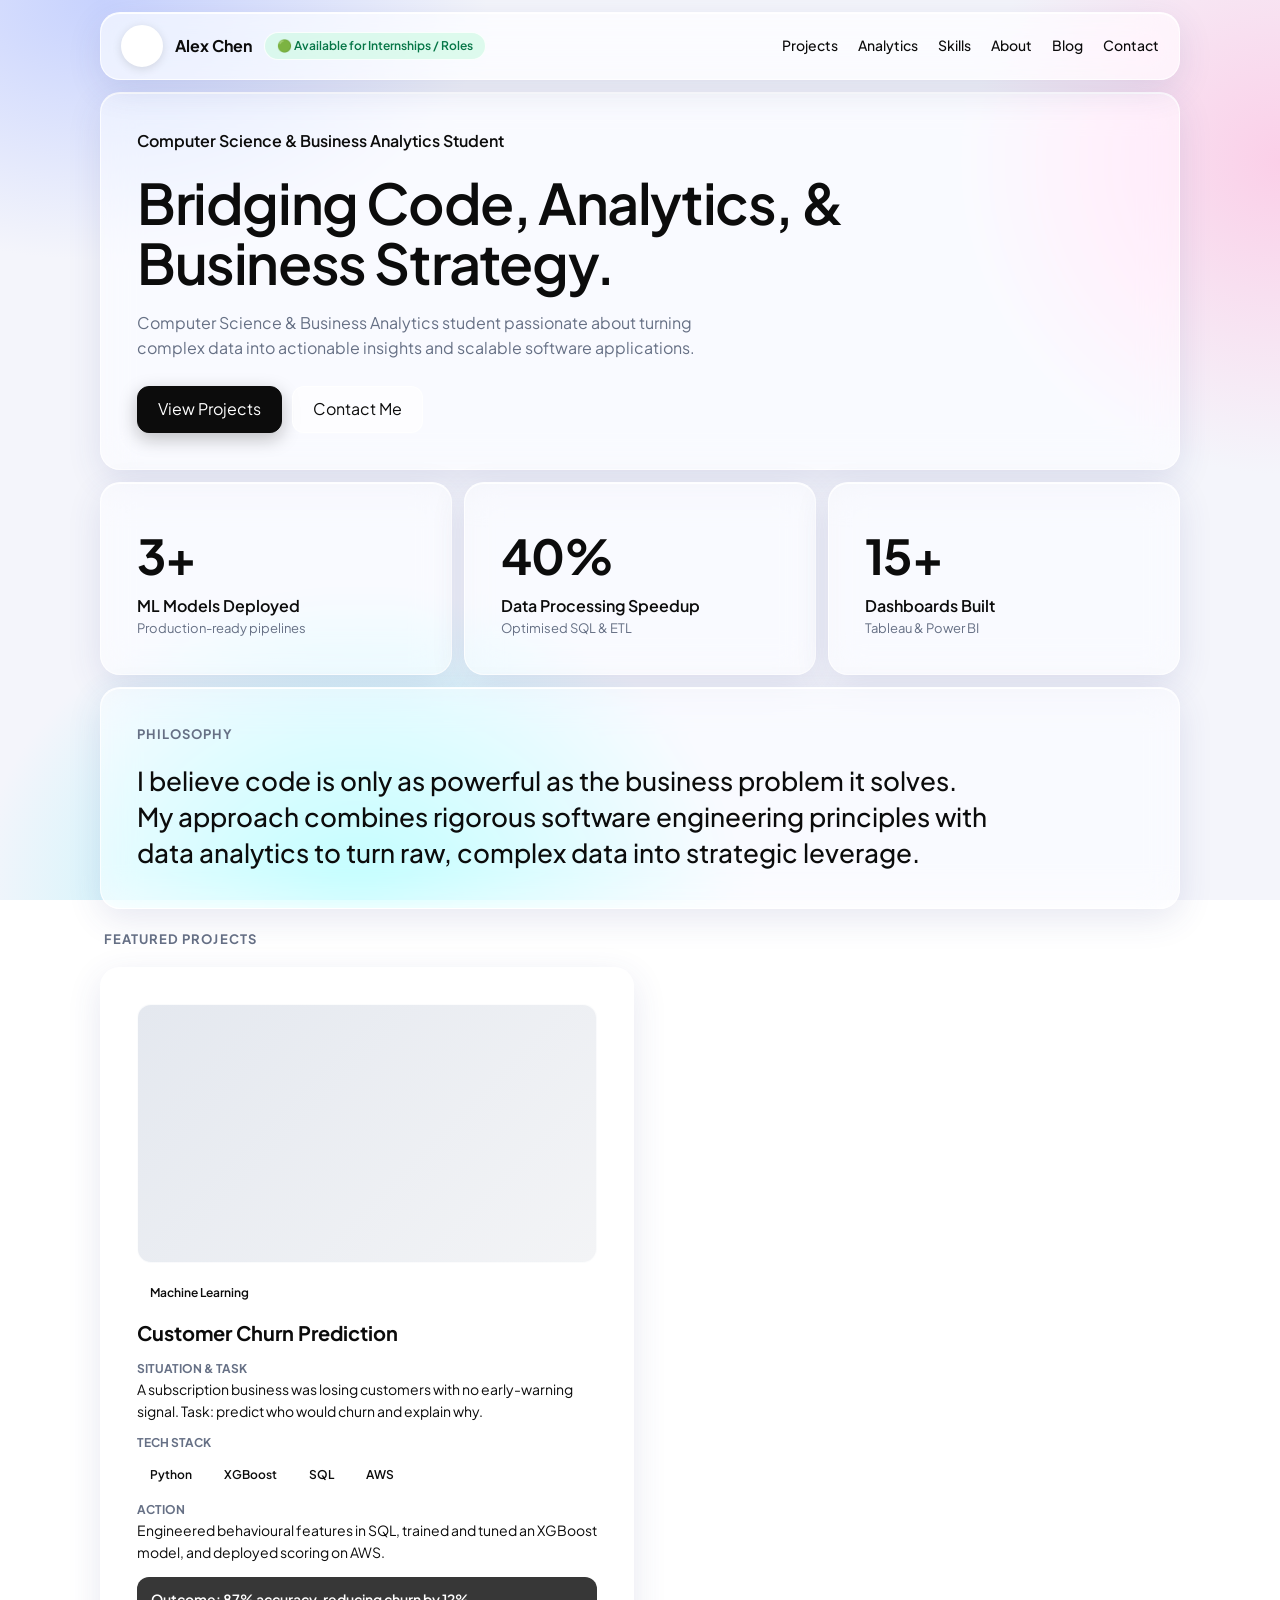
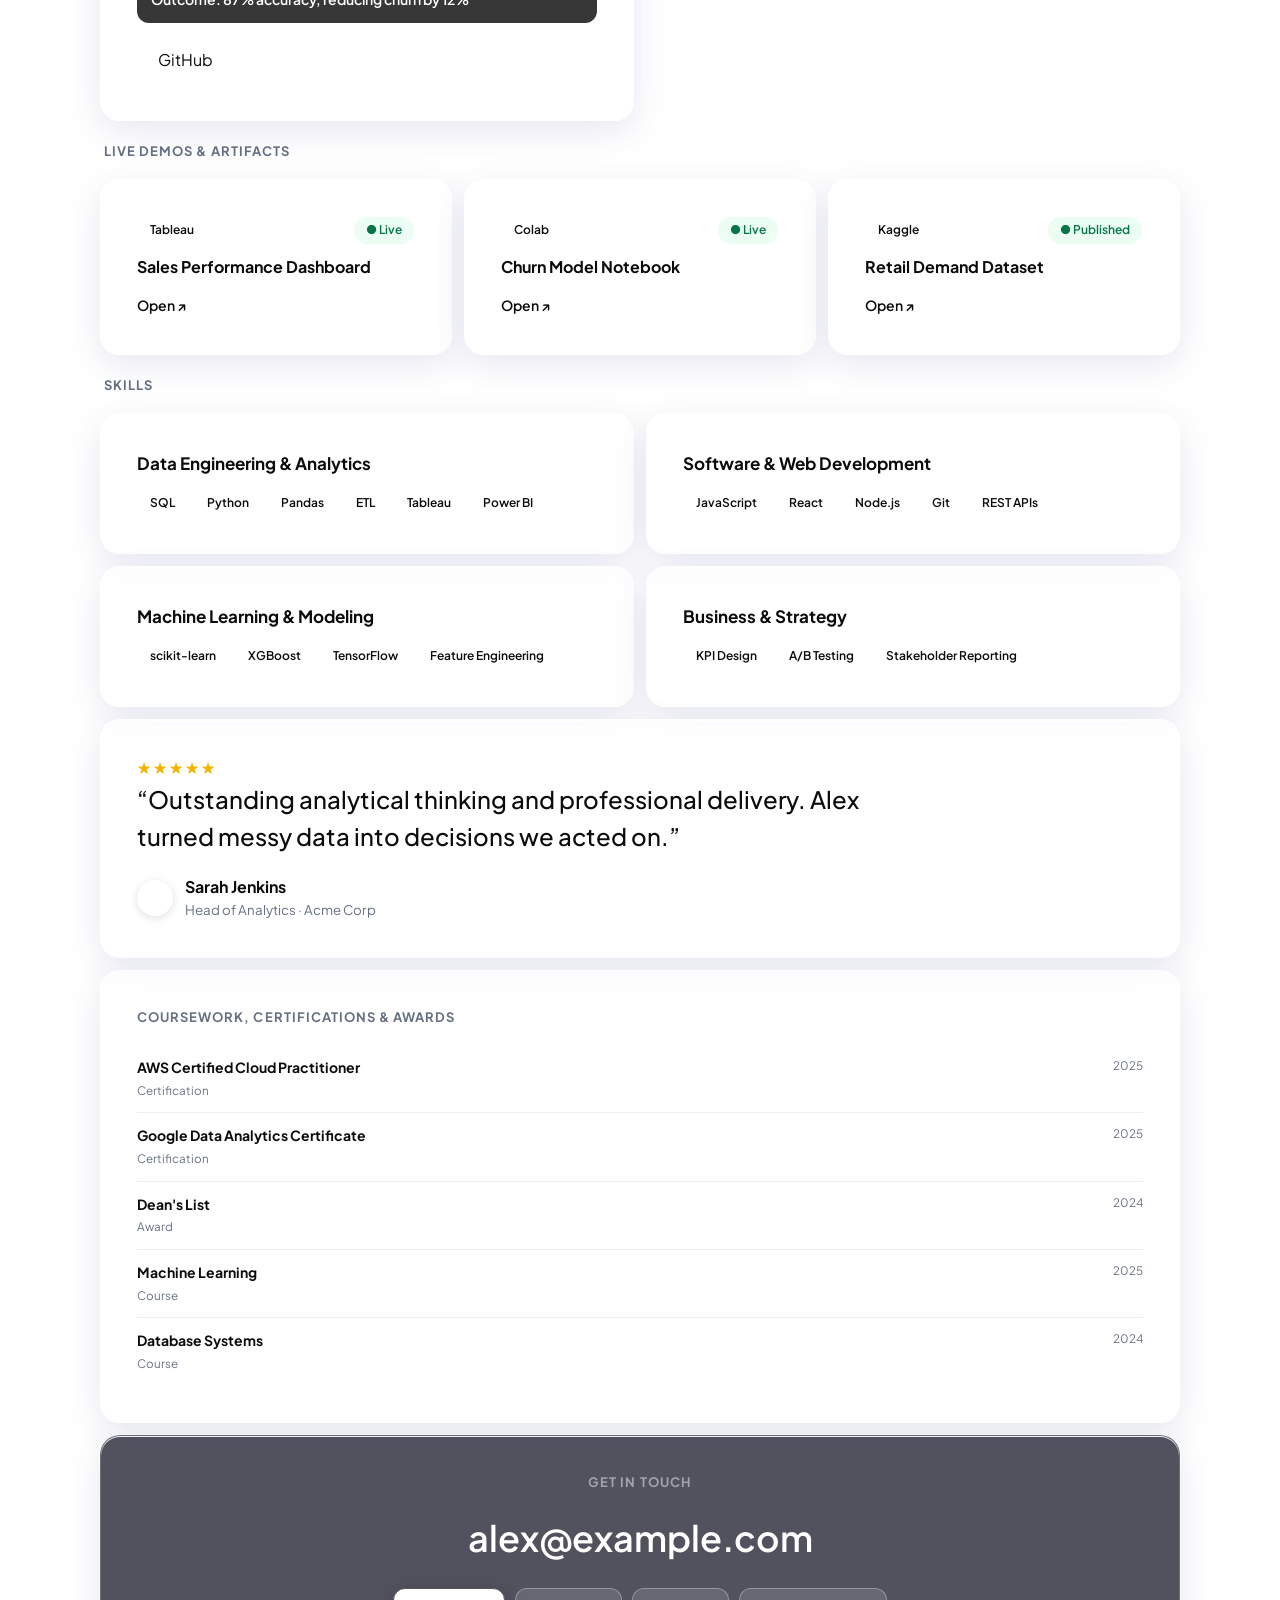
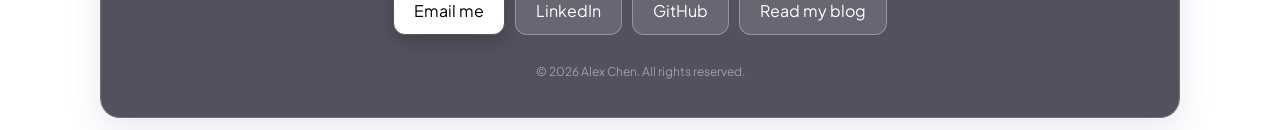
==== commit fb7ecca3: "backend updated" ====
--- a/index.html
+++ b/index.html
@@ -1,170 +1,78 @@
 <!DOCTYPE html>
-<html lang="en"><head><meta charset="utf-8">
-<meta name="viewport" content="width=device-width, initial-scale=1, viewport-fit=cover">
-<title>CS Student Portfolio</title>
+<html lang="en"><head><meta charset="utf-8"><meta name="viewport" content="width=device-width,initial-scale=1,viewport-fit=cover">
+<title>Portfolio</title><link rel="icon" href="logo.jpg">
+<link href="https://fonts.googleapis.com/css2?family=Plus+Jakarta+Sans:wght@400;500;600;700;800&display=swap" rel="stylesheet">
 <style>
-:root{--bg:#3a3840;--pan:#46434b;--gold:#f9a825;--gd:#7a5f2c;--tx:#f6f2ea;--mut:#bdb8ae;color-scheme:dark;box-sizing:border-box;padding-top:env(safe-area-inset-top,0px);padding-bottom:env(safe-area-inset-bottom,0px)}
-*{box-sizing:border-box}html{scroll-padding-top:env(safe-area-inset-top,0px);-webkit-text-size-adjust:100%}h2,h3,p,.t{overflow-wrap:anywhere}img{max-width:100%}
-body{margin:0;min-height:100vh;color:var(--tx);font:15px/1.5 "Trebuchet MS","Segoe UI",system-ui,sans-serif;background:radial-gradient(circle at 15% 90%,var(--gold) 0,transparent 45%),radial-gradient(circle at 90% 10%,#d8d4cc 0,transparent 40%),var(--gd)}
-button,input,textarea,select{font:inherit;color:inherit}
-.shell{margin:0;padding:0}
-.app{display:grid;grid-template-columns:76px 1fr 270px;gap:8px;background:var(--bg);border-radius:0;padding:6px;min-height:calc(100vh - 26px);min-height:calc(100dvh - 26px)}
-.rail{background:var(--gd);border-radius:26px;display:flex;flex-direction:column;align-items:center;gap:6px;padding:14px 0}
-.logo{width:42px;height:42px;border-radius:14px;background:var(--gold);color:#3a3840;font:900 20px Impact,sans-serif;display:grid;place-items:center;margin-bottom:10px}
-.rail button{width:46px;height:46px;border:0;border-radius:50%;background:none;color:var(--gold);font-size:19px;cursor:pointer}
-.rail button.on{background:var(--gold);color:#3a3840}.rail button:focus-visible,.btn:focus-visible,.card:focus-visible{outline:2px solid #fff;outline-offset:2px}
-.stage{min-width:0;display:flex;flex-direction:column;gap:8px}
-.top{display:flex;justify-content:space-between;align-items:center;gap:8px;flex-wrap:wrap}
-.pill{background:var(--gd);color:var(--gold);border-radius:20px;padding:5px 14px;font-size:13px;font-weight:700}
-h1,h2,h3{margin:0}h2{font:900 26px Impact,"Arial Narrow",sans-serif;letter-spacing:.5px}
-.hero{position:relative;flex:1;min-height:440px;border-radius:30px 30px 30px 30px;overflow:hidden;background:var(--fb) center/cover;display:flex;align-items:flex-end}
-.hero:before,.card:before{content:"";position:absolute;inset:0;background:linear-gradient(0deg,#1d1c20ee 0,#1d1c2000 65%)}
-.hero .in{position:relative;padding:26px;max-width:620px}
-.name{font:italic 900 clamp(38px,7vw,68px)/.95 Impact,"Arial Black",sans-serif;transform:rotate(-3deg);transform-origin:left;margin-bottom:14px}
-.name span{color:var(--gold)}
-.btn{border:0;background:var(--gold);color:#2b2a2f;font-weight:700;border-radius:20px;padding:8px 18px;cursor:pointer;text-decoration:none;display:inline-block}
-.btn.alt{background:none;border:1.5px solid var(--gold);color:var(--gold)}.btn.sm{padding:4px 12px;font-size:13px}.btn.red{background:#c0504d;color:#fff}
-.grid{display:grid;grid-template-columns:repeat(auto-fill,minmax(210px,1fr));gap:12px}
-.card{position:relative;min-height:230px;border-radius:24px;overflow:hidden;background:var(--fb) center/cover;display:flex;align-items:flex-end;cursor:pointer;border:0;text-align:left;width:100%}
-.card .in{position:relative;padding:16px;width:100%}.card h3{font-size:17px}.card p{margin:4px 0 0;color:#e2ddd3;font-size:13px;display:-webkit-box;-webkit-line-clamp:3;-webkit-box-orient:vertical;overflow:hidden}
-.tag{display:inline-block;background:var(--gold);color:#2b2a2f;border-radius:12px;padding:1px 10px;font-size:12px;font-weight:700;margin-bottom:6px}
-.bar{height:6px;border-radius:3px;background:#fff3;margin-top:8px}.bar i{display:block;height:100%;border-radius:3px;background:var(--gold)}
-.side{display:flex;flex-direction:column;gap:8px}
-.box{background:var(--pan);border-radius:24px;padding:16px}
-.mut{color:var(--mut);font-size:13px}.chips{display:flex;gap:6px;flex-wrap:wrap;margin-top:8px}
-.big{font:900 34px Impact,sans-serif}.stats{display:grid;grid-template-columns:1fr 1fr;gap:8px;margin-top:10px}
-.stats div{background:#0003;border-radius:14px;padding:8px;text-align:center}.stats b{color:var(--gold);font-size:20px;display:block}
-.media{border-radius:24px;min-height:150px;background:var(--fb) center/cover}
-.empty{padding:40px;text-align:center;color:var(--mut);background:#0003;border-radius:24px;grid-column:1/-1}
-.modal{position:fixed;inset:0;background:#000b;display:grid;place-items:center;padding:16px;z-index:50}
-.mbox{background:var(--pan);border-radius:28px;max-width:560px;width:100%;max-height:90vh;overflow:auto}
-.mimg{height:240px;background:var(--fb) center/cover}.mbody{padding:20px}
-/* admin */
-.adm{margin:0;padding:0}
-.panel{background:var(--bg);border-radius:0;padding:10px;min-height:100vh;min-height:100dvh}
-.tabs{display:flex;gap:6px;flex-wrap:wrap;margin:14px 0}.tabs button{border:1.5px solid var(--gold);background:none;color:var(--gold);border-radius:18px;padding:5px 14px;cursor:pointer}.tabs .on{background:var(--gold);color:#2b2a2f}
-.two{display:grid;grid-template-columns:1fr 1fr;gap:16px}
-.row{display:flex;gap:10px;align-items:center;background:var(--pan);border-radius:16px;padding:8px;margin-bottom:8px}
-.th{width:54px;height:54px;border-radius:12px;background:var(--fb) center/cover;flex:none}.row .t{flex:1;min-width:0;overflow:hidden;text-overflow:ellipsis;white-space:nowrap}
-label{display:block;font-size:13px;color:var(--mut);margin:10px 0 3px}
-input,textarea,select{width:100%;background:#0004;border:1px solid #fff3;border-radius:12px;padding:8px 12px}textarea{min-height:90px;resize:vertical}
-.acts{display:flex;gap:8px;flex-wrap:wrap;margin-top:14px}
-.sw{width:40px;height:40px;border-radius:50%;border:5px solid;cursor:pointer}.sw:focus-visible{outline:2px solid #fff;outline-offset:2px}input[type=color]{height:44px;padding:3px;cursor:pointer}
-.ftr{text-align:center;padding:0 0 8px;background:var(--bg)}.ftr a{font-size:11px;color:var(--mut);opacity:.12}.ftr a:hover,.ftr a:focus-visible{opacity:1}
-@media(max-width:860px){.ftr{padding-bottom:76px}}
-.bl{min-height:100vh;min-height:100dvh;background:var(--bg);padding:10px 12px 24px}
-.bh{display:flex;justify-content:space-between;align-items:center;gap:8px;flex-wrap:wrap;margin-bottom:12px}
-.bgrid{grid-template-columns:repeat(auto-fill,minmax(260px,1fr))}.feat{grid-column:1/-1;min-height:340px}
-a.card{text-decoration:none;color:inherit}
-.art{max-width:760px;margin:0 auto}.cover{height:min(46vh,380px);border-radius:24px;background:var(--fb) center/cover}
-.ab{padding:18px 4px}.ab h1{font:900 clamp(28px,5vw,44px)/1.1 Impact,"Arial Narrow",sans-serif;margin:8px 0}.ab p{font-size:17px;line-height:1.7}.pn{display:flex;justify-content:space-between;gap:8px;flex-wrap:wrap;margin-top:24px}
-@media(max-width:1100px){.app{grid-template-columns:76px 1fr}.side{grid-column:1/-1;display:grid;grid-template-columns:repeat(auto-fit,minmax(220px,1fr))}}
-@media(min-width:1500px){.grid{grid-template-columns:repeat(auto-fill,minmax(250px,1fr))}}
-@media(max-width:860px){
-.app{grid-template-columns:1fr;border-radius:0;padding:4px 4px 76px;gap:6px}
-.rail{position:fixed;left:6px;right:6px;bottom:calc(6px + env(safe-area-inset-bottom,0px));z-index:20;flex-direction:row;justify-content:space-around;gap:2px;padding:6px;border-radius:28px;overflow-x:auto;box-shadow:0 8px 24px #0008}
-.logo{display:none}.rail button{width:40px;height:40px;flex:none;font-size:17px}
-.hero{min-height:380px;border-radius:24px}.hero .in{padding:18px}
-.grid{grid-template-columns:repeat(auto-fill,minmax(150px,1fr));gap:10px}
-.card{min-height:190px;border-radius:20px}.card .in{padding:12px}
-.side{grid-template-columns:1fr 1fr}.two{grid-template-columns:1fr}
-.panel{padding:8px}
-.tabs{flex-wrap:nowrap;overflow-x:auto;padding-bottom:4px}.tabs button{flex:none}
-.row{flex-wrap:wrap}.row .t{flex-basis:calc(100% - 70px)}
-input,textarea,select{font-size:16px}
-.mimg{height:180px}h2{font-size:22px}
-}
-@media(max-width:520px){.side{grid-template-columns:1fr}}
-@media(prefers-reduced-motion:no-preference){.card{transition:transform .15s}.card:hover{transform:translateY(-3px)}}
-</style></head><body>
-<div id="root"></div>
+:root{--ink:#0c0c0c;--mut:#667085;--bg:#f9f9f9;--card:#fff;--line:#ececec;--r:20px}
+*{box-sizing:border-box;margin:0}html{scroll-behavior:smooth}
+body{font-family:'Plus Jakarta Sans',Inter,system-ui,sans-serif;background:var(--bg);color:var(--ink);line-height:1.55;padding:12px;overflow-x:hidden}
+.w{max-width:1080px;margin:0 auto;display:grid;gap:12px}
+a{color:inherit;text-decoration:none}
+.card{background:var(--card);border:1px solid var(--line);border-radius:var(--r);padding:clamp(20px,4vw,36px)}
+.btn{display:inline-flex;align-items:center;justify-content:center;min-height:44px;padding:10px 20px;border-radius:12px;font:600 14px inherit;border:1px solid var(--ink);cursor:pointer}
+.btn.d{background:var(--ink);color:#fff}
+.pill{display:inline-block;background:#f2f4f7;border-radius:99px;padding:4px 12px;font-size:12px;font-weight:600}
+.nav{display:flex;align-items:center;gap:12px;padding:12px 20px;flex-wrap:wrap}
+.av{width:36px;height:36px;border-radius:50%;background:var(--ink) center/cover;color:#fff;display:grid;place-items:center;font-weight:700;flex:none}
+.st{background:#ecfdf3;color:#067647}.st.busy{background:#fef3f2;color:#b42318}
+.nav nav{margin-left:auto;display:flex;gap:20px;font-size:14px;font-weight:500}
+h1{font-size:clamp(30px,6vw,56px);line-height:1.08;letter-spacing:-.025em;font-weight:600;max-width:760px}
+.sub{color:var(--mut);max-width:620px;margin:18px 0 26px;font-size:16px}
+.hero .row{display:flex;gap:10px;flex-wrap:wrap}
+h2{font-size:13px;font-weight:700;color:var(--mut);text-transform:uppercase;letter-spacing:.08em;margin-bottom:18px}
+.g{display:grid;gap:12px}.g3{grid-template-columns:repeat(3,1fr)}.g2{grid-template-columns:repeat(2,1fr)}
+.m b{display:block;font-size:clamp(32px,5vw,48px);letter-spacing:-.02em}.m span{font-weight:600}.m p{color:var(--mut);font-size:13px}
+.phil p{font-size:clamp(18px,3vw,26px);line-height:1.4;font-weight:500;max-width:860px}
+.proj .th{aspect-ratio:16/9;border-radius:14px;background:linear-gradient(135deg,#e4e8ef,#f3f4f6) center/cover;margin-bottom:16px}
+.proj h3{font-size:20px;margin:10px 0}.proj dt{font-size:12px;font-weight:700;color:var(--mut);margin-top:12px;text-transform:uppercase}.proj dd{font-size:14px}
+.proj .imp{background:var(--ink);color:#fff;border-radius:12px;padding:12px 14px;margin-top:14px;font-weight:600;font-size:14px}
+.tg{display:flex;gap:6px;flex-wrap:wrap;margin-top:8px}
+.dm h3{font-size:16px;margin:10px 0 14px}.dm .pill.l{background:#ecfdf3;color:#067647;float:right}
+.q p{font-size:clamp(18px,3vw,24px);font-weight:500;max-width:760px}.q .by{display:flex;gap:12px;align-items:center;margin-top:20px}.q small{color:var(--mut);display:block}
+.star{color:#f5b301;letter-spacing:2px}
+.cl{display:flex;justify-content:space-between;gap:12px;padding:12px 0;border-bottom:1px solid var(--line);font-size:14px}.cl:last-child{border:0}.cl small{color:var(--mut)}
+.ct{background:var(--ink);color:#fff;text-align:center;border-color:var(--ink)}.ct h2{color:#a0a4ab}.ct .big{font-size:clamp(22px,4vw,36px);font-weight:600}
+.ct .row{display:flex;gap:10px;justify-content:center;flex-wrap:wrap;margin-top:22px}.ct .btn{border-color:#555;color:#fff}.ct .btn.d{background:#fff;color:#000}
+@media(max-width:768px){.nav nav{display:none}.g3,.g2{grid-template-columns:1fr}body{padding:10px;padding-top:calc(10px + env(safe-area-inset-top));padding-bottom:calc(10px + env(safe-area-inset-bottom))}.hero .btn{flex:1}}
+
+/* Glassmorphism */
+body{background:transparent}body::before{content:"";position:fixed;inset:0;z-index:-1;background:radial-gradient(620px 420px at 8% 0,#c7d2fe,transparent 62%),radial-gradient(520px 520px at 100% 18%,#fbcfe8,transparent 60%),radial-gradient(640px 520px at 28% 100%,#a5f3fc,transparent 60%),#f4f5fb}
+.card{background:rgba(255,255,255,.5);backdrop-filter:blur(18px) saturate(160%);-webkit-backdrop-filter:blur(18px) saturate(160%);border:1px solid rgba(255,255,255,.75);box-shadow:0 10px 34px rgba(60,64,140,.12),inset 0 1px 0 rgba(255,255,255,.9);transition:transform .25s,box-shadow .25s}
+a.card:hover,.proj:hover,.m:hover{transform:translateY(-3px);box-shadow:0 16px 40px rgba(60,64,140,.18),inset 0 1px 0 #fff}
+header.nav{position:sticky;top:8px;z-index:20;background:rgba(255,255,255,.62)}
+.av{background-color:#fff;border:2px solid #fff;box-shadow:0 2px 10px rgba(0,0,0,.12)}
+.nav .av{width:42px;height:42px}
+.pill{background:rgba(255,255,255,.6);border:1px solid rgba(255,255,255,.85)}
+.st{background:rgba(209,250,229,.7)}.st.busy{background:rgba(254,226,226,.75)}
+.btn:not(.d){background:rgba(255,255,255,.55);border-color:rgba(255,255,255,.9);color:var(--ink)}
+.btn.d{box-shadow:0 6px 18px rgba(12,12,12,.25)}
+.proj .th{border:1px solid rgba(255,255,255,.8)}
+.proj .imp{background:rgba(12,12,12,.82)}
+.ct{background:rgba(14,16,32,.72);border:1px solid rgba(255,255,255,.18)}
+.ct .btn:not(.d){background:rgba(255,255,255,.12);border-color:rgba(255,255,255,.3);color:#fff}
+.cl{border-color:rgba(0,0,0,.07)}
+.cp{margin-top:28px;font-size:12px;color:rgba(255,255,255,.45)}#hx{cursor:default;user-select:none;-webkit-user-select:none;-webkit-tap-highlight-color:transparent}
+</style></head><body><div class="w" id="app"></div>
+<script src="data.js"></script>
 <script>
-const SEC=[['projects','Projects','Project','Tech / tags'],['photos','Photos','Photo','Caption'],['blogs','Blogs','Blog post','Read time'],['events','Events','Event','Location'],['collabs','Collaborations','Collaboration','Partner / role'],['certs','Certifications','Certificate','Issuer'],['stack','Tech Stack','Skill','Level (0-100)']];
-const IC={home:'⌂',projects:'◧',photos:'▣',blogs:'✎',events:'★',collabs:'⚭',certs:'✔',stack:'⚙'};
-const $=s=>document.querySelector(s);
-const esc=s=>String(s==null?'':s).replace(/[&<>"']/g,c=>({'&':'&amp;','<':'&lt;','>':'&gt;','"':'&quot;',"'":'&#39;'}[c]));
-const uid=()=>Math.random().toString(36).slice(2,9);
-function seed(){const it=(title,desc,meta,date)=>({id:uid(),title,desc,img:'',link:'',meta,date});
-return{profile:{name:'Your Name',role:'Computer Science Student',bio:'I build small, useful software and keep learning in public. Everything on this page is edited from the admin panel.',hero:'',avatar:'',location:'City, Country',tags:'Developer, Learner, Builder',since:'2022',email:'',github:'',pin:'admin123'},
-projects:[it('Campus Event Planner','A web app that helps student clubs plan and promote events.','React, Node.js','2026-03')],
-photos:[it('Hackathon night','Our team before the demo.','Dhaka','2026-02')],
-blogs:[it('What I learned from my first hackathon','Notes on shipping in 24 hours.','4 min read','2026-04')],
-events:[it('University Programming Contest','Placed in the top ten.','Main campus','2026-05')],
-collabs:[it('Open-source docs sprint','Translated documentation with a community team.','Community maintainers','2026-01')],
-certs:[it('Introduction to Databases','Completed coursework and final exam.','Coursera','2025-11')],
-stack:[it('Python','Scripts, data work, coursework.','85',''),it('JavaScript','Front-end and Node.js.','75',''),it('SQL','Queries and schema design.','65','')]}}
-let D;try{D=JSON.parse(localStorage.getItem('pf'))}catch(e){}
-if(!D||!D.profile)D=seed();
-const PRE=[['Amber','#f9a825','#3a3840'],['Sky','#38bdf8','#2b3342'],['Mint','#34d399','#27353a'],['Rose','#fb7185','#3b2f38'],['Violet','#a78bfa','#33304a'],['Lime','#a3e635','#2f3628']];
-['projects','photos','blogs','events','collabs','certs','stack'].forEach(k=>{if(!Array.isArray(D[k]))D[k]=[]});
-function applyTheme(){const P=D.profile,a=P.accent||'#f9a825',b=P.base||'#3a3840',r=document.documentElement.style;
- const sh=(h,t)=>{const n=parseInt(h.slice(1),16);return '#'+[n>>16,n>>8&255,n&255].map(v=>Math.round(t<0?v*(1+t):v+(255-v)*t).toString(16).padStart(2,'0')).join('')};
- r.setProperty('--gold',a);r.setProperty('--gd',sh(a,-.55));r.setProperty('--bg',b);r.setProperty('--pan',sh(b,.07));r.setProperty('--fb','linear-gradient(135deg,'+sh(a,-.55)+','+sh(b,-.45)+')')}
-applyTheme();
-function save(){try{localStorage.setItem('pf',JSON.stringify(D));return true}catch(e){alert('Storage is full. Use smaller images or paste image links instead.');return false}}
-const bg=u=>u?`style="background-image:url('${esc(u)}')"`:'';
-let ed=null,tab='profile',modal=null;
-function route(){const h=location.hash.slice(1)||'home';if(h==='admin')admin();else if(h==='blog'||h==='blogs'||h.startsWith('post-'))location.replace('blog.html');else pub(h)}
-function pub(sec){
- const P=D.profile,s=SEC.find(x=>x[0]===sec);
- const nav=[['home','Home']].concat(SEC.map(x=>[x[0],x[1]])).map(([k,l])=>`<button class="${k===sec?'on':''}" title="${l}" aria-label="${l}" onclick="${k==='blogs'?"location.href='blog.html'":"location.hash='"+k+"'"}">${IC[k]}</button>`).join('');
- let main;
- if(!s){main=`<div class="hero" ${bg(P.hero)}><div class="in"><span class="tag">${esc(P.role)}</span><div class="name">${esc(P.name)}<span>.</span></div><p>${esc(P.bio)}</p><p><button class="btn" onclick="location.hash='projects'">See my projects</button> <a class="btn alt" href="blog.html">Read my blog</a> ${P.cv?`<button class="btn alt" onclick="dlCV()">⬇ Download CV</button>`:''} ${P.github?`<a class="btn alt" href="${esc(P.github)}" target="_blank" rel="noopener">GitHub</a>`:''} ${P.email?`<a class="btn alt" href="mailto:${esc(P.email)}">Email me</a>`:''}</p></div></div>`}
- else{const L=D[s[0]]||[];main=`<h2>${s[1]}</h2><div class="grid">${L.length?L.map(i=>`<button class="card" ${bg(i.img)} onclick="openItem('${s[0]}','${i.id}')"><div class="in">${i.meta&&s[0]!=='stack'?`<span class="tag">${esc(i.meta)}</span>`:''}<h3>${esc(i.title)}</h3><p>${esc(i.desc)}</p>${s[0]==='stack'?`<div class="bar"><i style="width:${Math.min(100,+i.meta||0)}%"></i></div>`:''}</div></button>`).join(''):`<div class="empty">Nothing here yet. Add ${s[1].toLowerCase()} from the admin panel.</div>`}</div>`}
- const ph=(D.photos||[]).filter(p=>p.img).slice(-1)[0];
- const yrs=P.since?`${esc(P.since)} <small style="font-size:13px">– present</small>`:'';
- $('#root').innerHTML=`<div class="shell"><div class="app"><nav class="rail"><div class="logo">${esc((P.name||'P')[0])}</div>${nav}</nav>
- <main class="stage"><div class="top"><span class="pill">${s?'Back to home':'Portfolio'}</span><span class="pill">${esc(P.role)}</span></div>${main}</main>
- <aside class="side"><div class="box"><b>Hometown</b><div class="mut">${esc(P.location)}</div><div class="chips">${P.tags.split(',').filter(t=>t.trim()).map(t=>`<span class="tag">${esc(t.trim())}</span>`).join('')}</div></div>
- <div class="box"><b>At a glance</b><div class="stats">${SEC.map(x=>`<div><b>${(D[x[0]]||[]).length}</b><span class="mut">${x[1]}</span></div>`).join('')}</div></div>
- <div class="box"><b>Years active</b><div class="big">${yrs}</div></div>
- <div class="media" ${bg(ph&&ph.img)}></div></div><footer class="ftr"><a href="#admin" aria-label="Admin">Admin</a></footer></div>`;
- if(modal)showModal()}
-function openItem(k,id){modal={k,id};showModal()}
-function showModal(){const i=(D[modal.k]||[]).find(x=>x.id===modal.id);if(!i){modal=null;return}
- const d=document.createElement('div');d.className='modal';d.onclick=e=>{if(e.target===d){modal=null;d.remove()}};
- d.innerHTML=`<div class="mbox"><div class="mimg" ${bg(i.img)}></div><div class="mbody"><h2>${esc(i.title)}</h2><p class="mut">${esc([i.meta,i.date].filter(Boolean).join(' • '))}</p><p>${esc(i.desc)}</p><p>${i.link?`<a class="btn" href="${esc(i.link)}" target="_blank" rel="noopener">Open link</a> `:''}<button class="btn alt" onclick="modal=null;this.closest('.modal').remove()">Close</button></p></div></div>`;
- document.body.appendChild(d)}
-const sortedBlogs=()=>(D.blogs||[]).slice().sort((a,b)=>(b.date||'').localeCompare(a.date||''));
-function blog(){const P=D.profile,L=sortedBlogs();
- const c=(i,big)=>`<a class="card ${big?'feat':''}" href="#post-${i.id}" ${bg(i.img)}><div class="in">${i.meta?`<span class="tag">${esc(i.meta)}</span>`:''}<h3>${esc(i.title)}</h3><p>${esc(i.desc)}</p><span class="mut">${esc(i.date||'')}</span></div></a>`;
- $('#root').innerHTML=`<div class="bl"><header class="bh"><a class="btn alt sm" href="#home">← Portfolio</a><h2>${esc(P.name)}’s Blog</h2><a class="btn alt sm" href="#admin">Admin</a></header>${L.length?`<div class="grid bgrid">${c(L[0],1)}${L.slice(1).map(i=>c(i)).join('')}</div>`:'<div class="empty">No posts yet. Add one from the admin panel.</div>'}</div>`;scrollTo(0,0)}
-function post(id){const P=D.profile,L=sortedBlogs(),i=L.find(x=>x.id===id);
- if(!i){location.hash='blog';return}
- const k=L.indexOf(i),n=L[k-1],p=L[k+1];
- const body=(i.body||i.desc||'').split(/\n{2,}/).map(t=>`<p>${esc(t).replace(/\n/g,'<br>')}</p>`).join('');
- $('#root').innerHTML=`<div class="bl"><header class="bh"><a class="btn alt sm" href="#blog">← All posts</a><a class="btn alt sm" href="#home">Portfolio</a></header><article class="art"><div class="cover" ${bg(i.img)}></div><div class="ab">${i.meta?`<span class="tag">${esc(i.meta)}</span>`:''}<h1>${esc(i.title)}</h1><p class="mut">${esc([P.name,i.date].filter(Boolean).join(' • '))}</p>${body}${i.link?`<p><a class="btn" href="${esc(i.link)}" target="_blank" rel="noopener">Open link</a></p>`:''}<div class="pn">${p?`<a class="btn alt sm" href="#post-${p.id}">← ${esc(p.title)}</a>`:'<span></span>'}${n?`<a class="btn alt sm" href="#post-${n.id}">${esc(n.title)} →</a>`:''}</div></div></article></div>`;scrollTo(0,0)}
-/* ---------- admin ---------- */
-function admin(){
- if(sessionStorage.getItem('ok')!=='1'){$('#root').innerHTML=`<div class="adm"><div class="panel" style="max-width:380px;margin:60px auto;min-height:0;border-radius:30px"><h2>Admin sign in</h2><label>PIN</label><input id="pin" type="password" autofocus><div class="acts"><button class="btn" onclick="login()">Sign in</button><a class="btn alt" href="#home">Back to site</a></div><p class="mut">Default PIN is admin123. Change it under Profile. This PIN only keeps casual visitors out; it is not real security.</p></div></div>`;$('#pin').onkeydown=e=>{if(e.key==='Enter')login()};return}
- const tabs=[['profile','Profile'],['settings','Settings'],['blogsite','Blog site']].concat(SEC.map(x=>[x[0],x[1]]));
- let body;
- if(tab==='blogsite'){body=blogsiteHtml()}else if(tab==='settings'){body=settingsHtml()}else if(tab==='profile'){const P=D.profile;body=`<div class="two"><div>${f('name','Name',P.name)}${f('role','Role',P.role)}${f('location','Hometown',P.location)}${f('tags','Tags (comma separated)',P.tags)}${f('since','Active since (year)',P.since)}</div><div>${f('email','Email',P.email)}${f('github','GitHub link',P.github)}${f('pin','Admin PIN',P.pin)}<label>Hero background image</label><input id="p_hero" placeholder="Image link" value="${esc(P.hero&&P.hero.startsWith('data:')?'':P.hero)}"><input type="file" accept="image/*" onchange="up(this,'p_hero')"><label>CV (PDF)</label><input id="p_cv" placeholder="CV link, or upload a file below" value="${esc(P.cv&&P.cv.startsWith('data:')?'':P.cv)}"><input type="file" accept=".pdf,application/pdf" onchange="upCV(this)">${P.cv&&P.cv.startsWith('data:')?'<p class="mut">A CV file is saved. Choose a new file to replace it.</p>':''}</div></div><label>Bio</label><textarea id="p_bio">${esc(P.bio)}</textarea><div class="acts"><button class="btn" onclick="saveProfile()">Save profile</button></div>`}
- else{const s=SEC.find(x=>x[0]===tab),L=D[tab],e=ed&&ed.k===tab?(L.find(x=>x.id===ed.id)||{}):{};
- body=`<div class="two"><div><h3>${s[1]} (${L.length})</h3>${tab==='blogs'?' <a class="btn alt sm" href="blog.html">Open blog page</a>':''}<br>${L.map(i=>`<div class="row"><div class="th" ${bg(i.img)}></div><div class="t">${esc(i.title)}</div><button class="btn sm" onclick="ed={k:'${tab}',id:'${i.id}'};admin()">Edit</button><button class="btn sm red" onclick="del('${i.id}')">Delete</button></div>`).join('')||'<div class="empty">Nothing yet. Add the first one.</div>'}</div>
- <div><h3>${e.id?'Edit':'Add'} ${s[2].toLowerCase()}</h3>${i_('title','Title',e.title)}<label>Description</label><textarea id="i_desc">${esc(e.desc)}</textarea>${tab==='blogs'?`<label>Full article (leave a blank line between paragraphs)</label><textarea id="i_body" style="min-height:200px">${esc(e.body)}</textarea><label>Category (blog site filter)</label><input id="i_cat" value="${esc(e.cat)}"><label>Author</label><input id="i_author" value="${esc(e.author)}"><label>Views</label><input id="i_views" type="number" value="${esc(e.views||0)}"><label style="display:flex;gap:8px;align-items:center"><input id="i_hot" type="checkbox" style="width:auto" ${e.hot?'checked':''}> Hot / featured</label>`:''}${i_('meta',s[3],e.meta)}${i_('date','Date',e.date,'month')}${i_('link','Link (optional)',e.link)}<label>Background picture</label><input id="i_img" placeholder="Image link" value="${esc(e.img&&e.img.startsWith('data:')?'':e.img)}"><input type="file" accept="image/*" onchange="up(this,'i_img')">${e.img&&e.img.startsWith('data:')?'<p class="mut">An uploaded image is saved. Choose a new file to replace it.</p>':''}<div class="acts"><button class="btn" onclick="saveItem()">${e.id?'Save changes':'Add '+s[2].toLowerCase()}</button>${e.id?'<button class="btn alt" onclick="ed=null;admin()">Cancel</button>':''}</div></div></div>`}
- $('#root').innerHTML=`<div class="adm"><div class="panel"><div class="top"><h2>Admin panel</h2><span><button class="btn sm" onclick="tab='settings';ed=null;admin()">Colors</button> <a class="btn alt sm" href="blog.html">Blog</a> <a class="btn alt sm" href="#home">View site</a> <button class="btn alt sm" onclick="sessionStorage.removeItem('ok');admin()">Sign out</button></span></div><div class="tabs">${tabs.map(([k,l])=>`<button class="${k===tab?'on':''}" onclick="tab='${k}';ed=null;admin()">${l}</button>`).join('')}</div>${body}<hr style="border-color:#fff2;margin:22px 0"><div class="acts"><button class="btn alt sm" onclick="exp()">Export backup</button><label class="btn alt sm" style="margin:0;display:inline-block;cursor:pointer">Import backup<input type="file" accept=".json" hidden onchange="imp(this)"></label></div><p class="mut">Content is stored in this browser. Export a backup after big edits.</p></div></div>`}
-const f=(k,l,v)=>`<label>${l}</label><input id="p_${k}" value="${esc(v)}">`;
-const i_=(k,l,v,t)=>`<label>${l}</label><input id="i_${k}" type="${t||'text'}" value="${esc(v)}">`;
-function blogsiteHtml(){const c=Object.assign({site:'MY BLOG',heroTitle:'Discover Nice Articles Here',heroText:'All the articles and contents of the site are updated here and you can find them quickly and without any problems.',cats:'Technology, Programming, Design, Career',accent:'#2f5bff',portfolio:'',footer:'All rights reserved.'},D.blogcfg||{});
- const g=(k,l)=>`<label>${l}</label><input id="s_${k}" value="${esc(c[k])}">`;
- return `<h3>Blog site settings</h3><p class="mut">These control blog.html. Posts themselves are in the Blogs tab. Subscribers so far: ${(D.subs||[]).length}.</p><div class="two"><div>${g('site','Site name')}${g('heroTitle','Hero title')}${g('cats','Categories (comma separated)')}${g('portfolio','Portfolio link')}${g('footer','Footer text')}</div><div><label>Hero text</label><textarea id="s_heroText">${esc(c.heroText)}</textarea><label>Accent color</label><input id="s_accent" type="color" value="${c.accent}"></div></div><div class="acts"><button class="btn" onclick="saveBlogSite()">Save blog settings</button></div>`}
-function saveBlogSite(){const c=D.blogcfg||(D.blogcfg={});['site','heroTitle','cats','portfolio','footer','heroText','accent'].forEach(k=>c[k]=$('#s_'+k).value.trim());if(save()){alert('Blog settings saved.');admin()}}
-function settingsHtml(){const P=D.profile,a=P.accent||'#f9a825',b=P.base||'#3a3840';
- return `<h3>Theme colors</h3><p class="mut">Pick a preset or choose your own colors. Changes apply to the whole site right away.</p><div class="chips" style="gap:10px;margin:12px 0">${PRE.map(p=>`<button class="sw" title="${p[0]}" aria-label="${p[0]}" style="background:${p[1]};border-color:${p[2]}" onclick="setTheme('${p[1]}','${p[2]}')"></button>`).join('')}</div><div class="two"><div><label>Accent color</label><input type="color" id="c_a" value="${a}" oninput="setTheme(this.value,null,1)"></div><div><label>Background color</label><input type="color" id="c_b" value="${b}" oninput="setTheme(null,this.value,1)"></div></div><div class="acts"><button class="btn alt" onclick="setTheme('#f9a825','#3a3840')">Reset to default</button></div>`}
-function setTheme(a,b,live){const P=D.profile;if(a)P.accent=a;if(b)P.base=b;applyTheme();save();if(!live)admin()}
-function login(){if($('#pin').value===D.profile.pin){sessionStorage.setItem('ok','1');admin()}else alert('Wrong PIN. Try again.')}
-function up(inp,target){const fl=inp.files[0];if(!fl)return;const r=new FileReader();r.onload=()=>{const im=new Image();im.onload=()=>{const m=900,sc=Math.min(1,m/Math.max(im.width,im.height)),c=document.createElement('canvas');c.width=im.width*sc;c.height=im.height*sc;c.getContext('2d').drawImage(im,0,0,c.width,c.height);const el=document.getElementById(target);el.value=c.toDataURL('image/jpeg',.72);el.dataset.up=1;inp.insertAdjacentHTML('afterend','<p class="mut">Image ready. Save to keep it.</p>')};im.src=r.result};r.readAsDataURL(fl)}
-function keepImg(id,old){const el=document.getElementById(id);return el.value||(old&&old.startsWith('data:')?old:'')}
-function upCV(inp){const f=inp.files[0];if(!f)return;if(f.size>2e6){alert('That CV is over 2 MB. Use a smaller file or paste a link instead.');inp.value='';return}const r=new FileReader();r.onload=()=>{$('#p_cv').value=r.result;inp.insertAdjacentHTML('afterend','<p class="mut">CV ready. Save profile to keep it.</p>')};r.readAsDataURL(f)}
-function dlCV(){const u=D.profile.cv;if(!u)return;if(!u.startsWith('data:')){window.open(u,'_blank','noopener');return}fetch(u).then(r=>r.blob()).then(b=>{const a=document.createElement('a');a.href=URL.createObjectURL(b);a.download=(D.profile.name||'CV').replace(/\s+/g,'_')+'_CV.pdf';a.click()})}
-function saveProfile(){const P=D.profile;['name','role','location','tags','since','email','github','pin'].forEach(k=>P[k]=$('#p_'+k).value.trim());P.bio=$('#p_bio').value;P.hero=keepImg('p_hero',P.hero);P.cv=keepImg('p_cv',P.cv);if(save()){alert('Profile saved.');admin()}}
-function saveItem(){const L=D[tab],t=$('#i_title').value.trim();if(!t){alert('Add a title first.');return}
- const old=ed&&ed.k===tab?L.find(x=>x.id===ed.id):null;
- const o={id:old?old.id:uid(),title:t,desc:$('#i_desc').value,body:$('#i_body')?$('#i_body').value:((old&&old.body)||''),cat:$('#i_cat')?$('#i_cat').value.trim():((old&&old.cat)||''),author:$('#i_author')?$('#i_author').value.trim():((old&&old.author)||''),views:$('#i_views')?(+$('#i_views').value||0):((old&&old.views)||0),hot:$('#i_hot')?$('#i_hot').checked:!!(old&&old.hot),meta:$('#i_meta').value.trim(),date:$('#i_date').value,link:$('#i_link').value.trim(),img:keepImg('i_img',old&&old.img)};
- if(old)Object.assign(old,o);else L.push(o);ed=null;if(save())admin()}
-function del(id){if(!confirm('Delete this item?'))return;D[tab]=D[tab].filter(x=>x.id!==id);ed=null;save();admin()}
-function exp(){const a=document.createElement('a');a.href=URL.createObjectURL(new Blob([JSON.stringify(D)],{type:'application/json'}));a.download='portfolio-backup.json';a.click()}
-function imp(i){const fl=i.files[0];if(!fl)return;const r=new FileReader();r.onload=()=>{try{const j=JSON.parse(r.result);if(!j.profile)throw 0;D=j;save();admin()}catch(e){alert('That file is not a portfolio backup.')}};r.readAsText(fl)}
-addEventListener('hashchange',()=>{modal=null;route()});route();
+let D=load(),S=D.site;const A=['','★','★★','★★★','★★★★','★★★★★'];
+const ini=n=>esc((n||'?').trim()[0]||'?').toUpperCase();
+const av=(u,n)=>`<span class="av" style="${u?`background-image:url('${esc(safe(u))}')`:''}">${u?'':ini(n)}</span>`;
+const R={
+metrics:()=>D.metrics.length&&`<div class="g g3" id="analytics">${D.metrics.map(m=>`<div class="card m"><b>${esc(m.value)}</b><span>${esc(m.label)}</span><p>${esc(m.sub)}</p></div>`).join('')}</div>`,
+philosophy:()=>S.philosophy&&`<div class="card phil" id="about"><h2>Philosophy</h2><p>${esc(S.philosophy)}</p></div>`,
+projects:()=>D.projects.length&&`<div id="projects"><h2 style="padding:8px 4px 0">Featured projects</h2><div class="g g2">${D.projects.map(p=>`<article class="card proj"><div class="th" style="${p.thumb?`background-image:url('${esc(safe(p.thumb))}')`:''}"></div><span class="pill">${esc(p.category)}</span><h3>${esc(p.title)}</h3><dl><dt>Situation &amp; Task</dt><dd>${esc(p.problem)}</dd><dt>Tech stack</dt><dd class="tg">${tags(p.stack).map(t=>`<span class="pill">${esc(t)}</span>`).join('')}</dd><dt>Action</dt><dd>${esc(p.action)}</dd></dl><div class="imp">Outcome: ${esc(p.impact)}</div><div class="tg" style="margin-top:14px">${p.demo?`<a class="btn d" href="${esc(safe(p.demo))}" target="_blank" rel="noopener">Live demo</a>`:''}${p.repo?`<a class="btn" href="${esc(safe(p.repo))}" target="_blank" rel="noopener">GitHub</a>`:''}</div></article>`).join('')}</div></div>`,
+demos:()=>D.demos.length&&`<div><h2 style="padding:8px 4px 0">Live demos &amp; artifacts</h2><div class="g g3">${D.demos.map(d=>`<a class="card dm" href="${esc(safe(d.url))}" target="_blank" rel="noopener"><span class="pill l">● ${esc(d.status)}</span><span class="pill">${esc(d.type)}</span><h3>${esc(d.title)}</h3><span style="font-weight:600;font-size:14px">Open ↗</span></a>`).join('')}</div></div>`,
+skills:()=>D.skills.length&&`<div id="skills"><h2 style="padding:8px 4px 0">Skills</h2><div class="g g2">${D.skills.map(s=>`<div class="card"><h3 style="font-size:17px;margin-bottom:12px">${esc(s.cat)}</h3><div class="tg">${tags(s.tags).map(t=>`<span class="pill">${esc(t)}</span>`).join('')}</div></div>`).join('')}</div></div>`,
+testimonials:()=>D.testimonials.length&&D.testimonials.map(t=>`<div class="card q"><span class="star">${A[Math.min(5,Math.max(0,t.rating|0))]}</span><p>“${esc(t.quote)}”</p><div class="by">${av(t.photo,t.name)}<div><b>${esc(t.name)}</b><small>${esc(t.role)}${t.company?' · '+esc(t.company):''}</small></div></div></div>`).join(''),
+courses:()=>D.courses.length&&`<div class="card"><h2>Coursework, certifications &amp; awards</h2>${D.courses.map(c=>`<div class="cl"><span>${c.url?`<a href="${esc(safe(c.url))}" target="_blank" rel="noopener"><b>${esc(c.title)} ↗</b></a>`:`<b>${esc(c.title)}</b>`}<br><small>${esc(c.kind)}</small></span><small>${esc(c.date)}</small></div>`).join('')}</div>`};
+function draw(){const busy=S.status==='busy';
+document.title=S.name+' · Portfolio';
+$app=document.getElementById('app');
+$app.innerHTML=`<header class="card nav">${av(S.photo||'logo.jpg',S.name)}<b>${esc(S.name)}</b><span class="pill st ${busy?'busy':''}">${busy?'🔴 Busy / Working':'🟢 Available for Internships / Roles'}</span><nav><a href="#projects">Projects</a><a href="#analytics">Analytics</a><a href="#skills">Skills</a><a href="#about">About</a><a href="blog.html">Blog</a><a href="#contact">Contact</a></nav></header>
+<section class="card hero"><p class="sub" style="margin:0 0 18px;font-weight:600;color:var(--ink)">${esc(S.title)}</p><h1>Bridging Code, Analytics, &amp; Business Strategy.</h1><p class="sub">${esc(S.sub)}</p><div class="row"><a class="btn d" href="#projects">View Projects</a><a class="btn" href="#contact">Contact Me</a></div></section>`
++D.order.filter(s=>s.on&&R[s.id]).map(s=>R[s.id]()||'').join('')
++`<footer class="card ct" id="contact"><h2>Get in touch</h2><div class="big">${esc(S.email)}</div><div class="row"><a class="btn d" href="mailto:${esc(S.email)}">Email me</a><a class="btn" href="${esc(safe(S.linkedin))}" target="_blank" rel="noopener">LinkedIn</a><a class="btn" href="${esc(safe(S.github))}" target="_blank" rel="noopener">GitHub</a><a class="btn" href="blog.html">Read my blog</a>${S.resume?`<a class="btn" href="${esc(safe(S.resume))}" download="resume.pdf">Resume PDF</a>`:''}</div><p class="cp"><span id="hx">©</span> ${new Date().getFullYear()} ${esc(S.name)}. All rights reserved.</p></footer>`;
+(()=>{let n=0,t;document.getElementById('hx').onclick=()=>{n++;clearTimeout(t);t=setTimeout(()=>n=0,900);if(n>=3)location.href='portfolioadmin.html'}})();}
+draw();fetchRemote().then(d=>{if(d){D=d;S=D.site;draw()}});
 </script></body></html>
